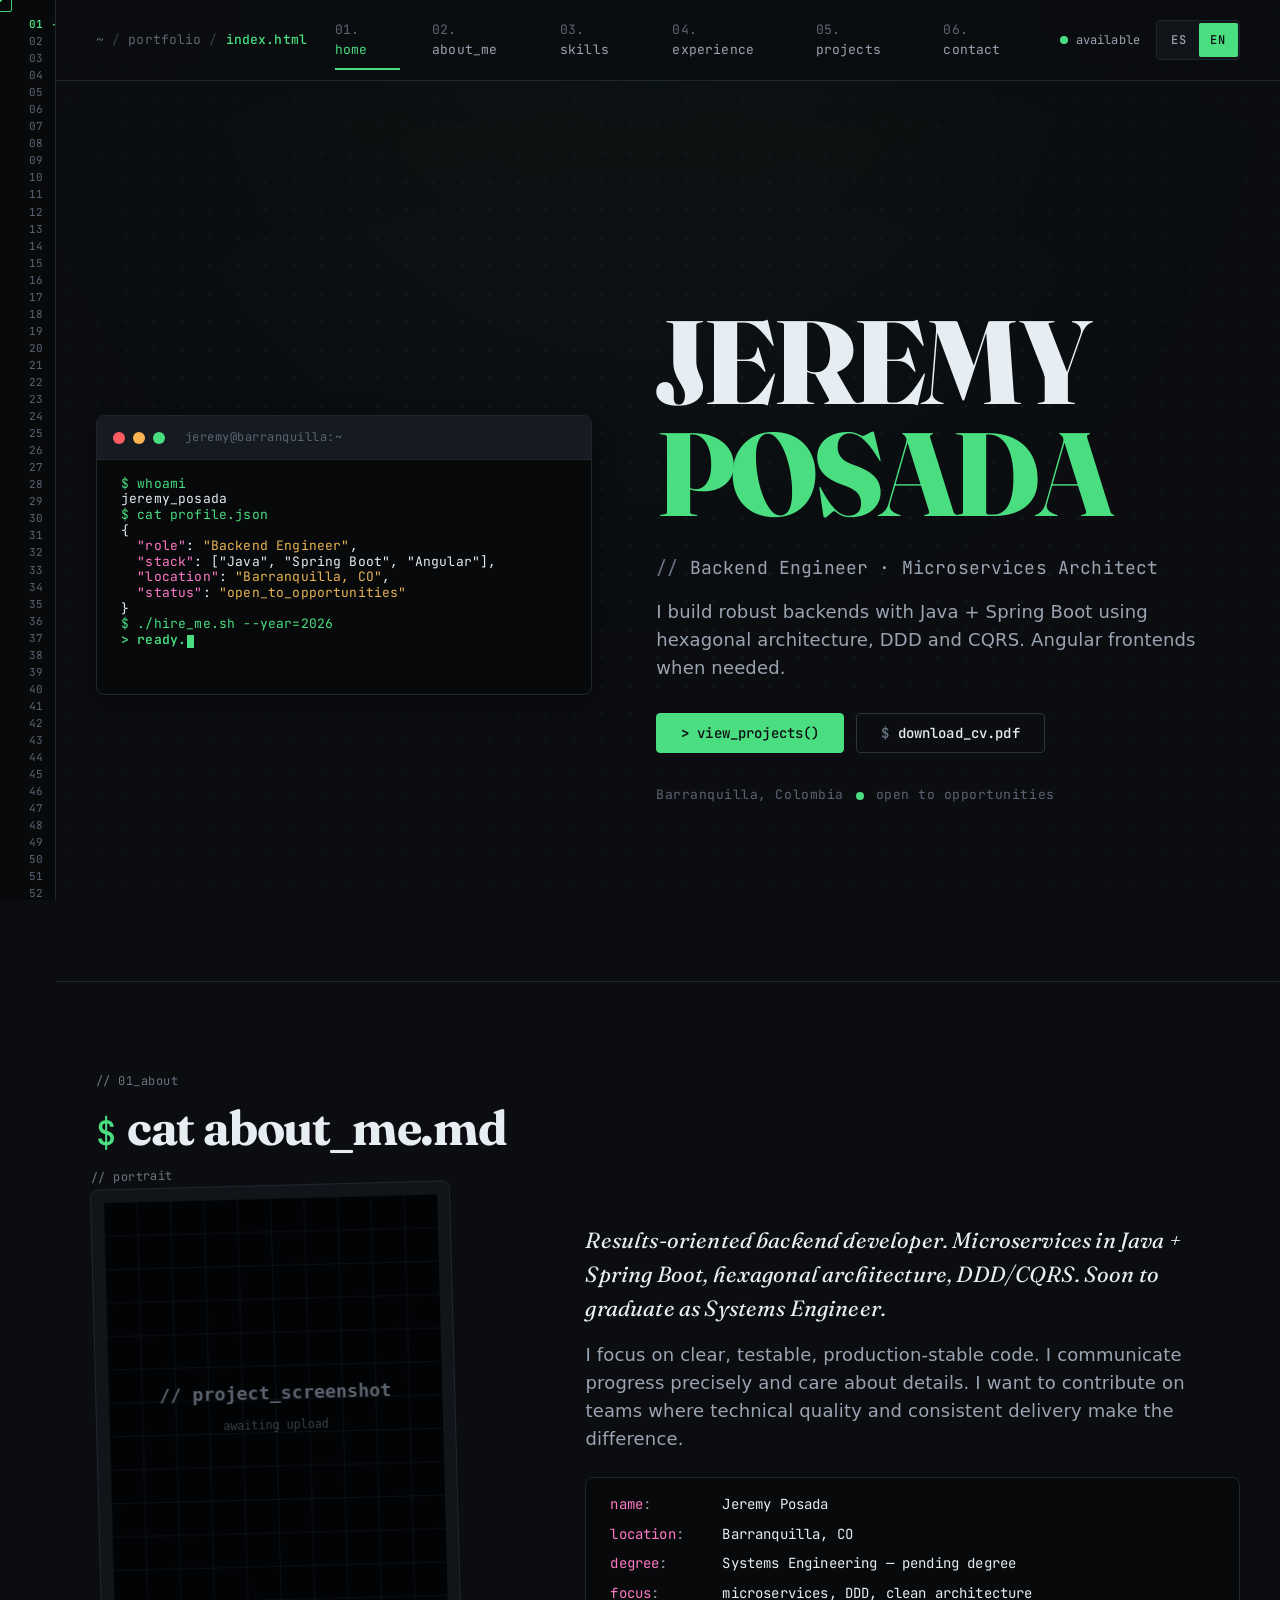
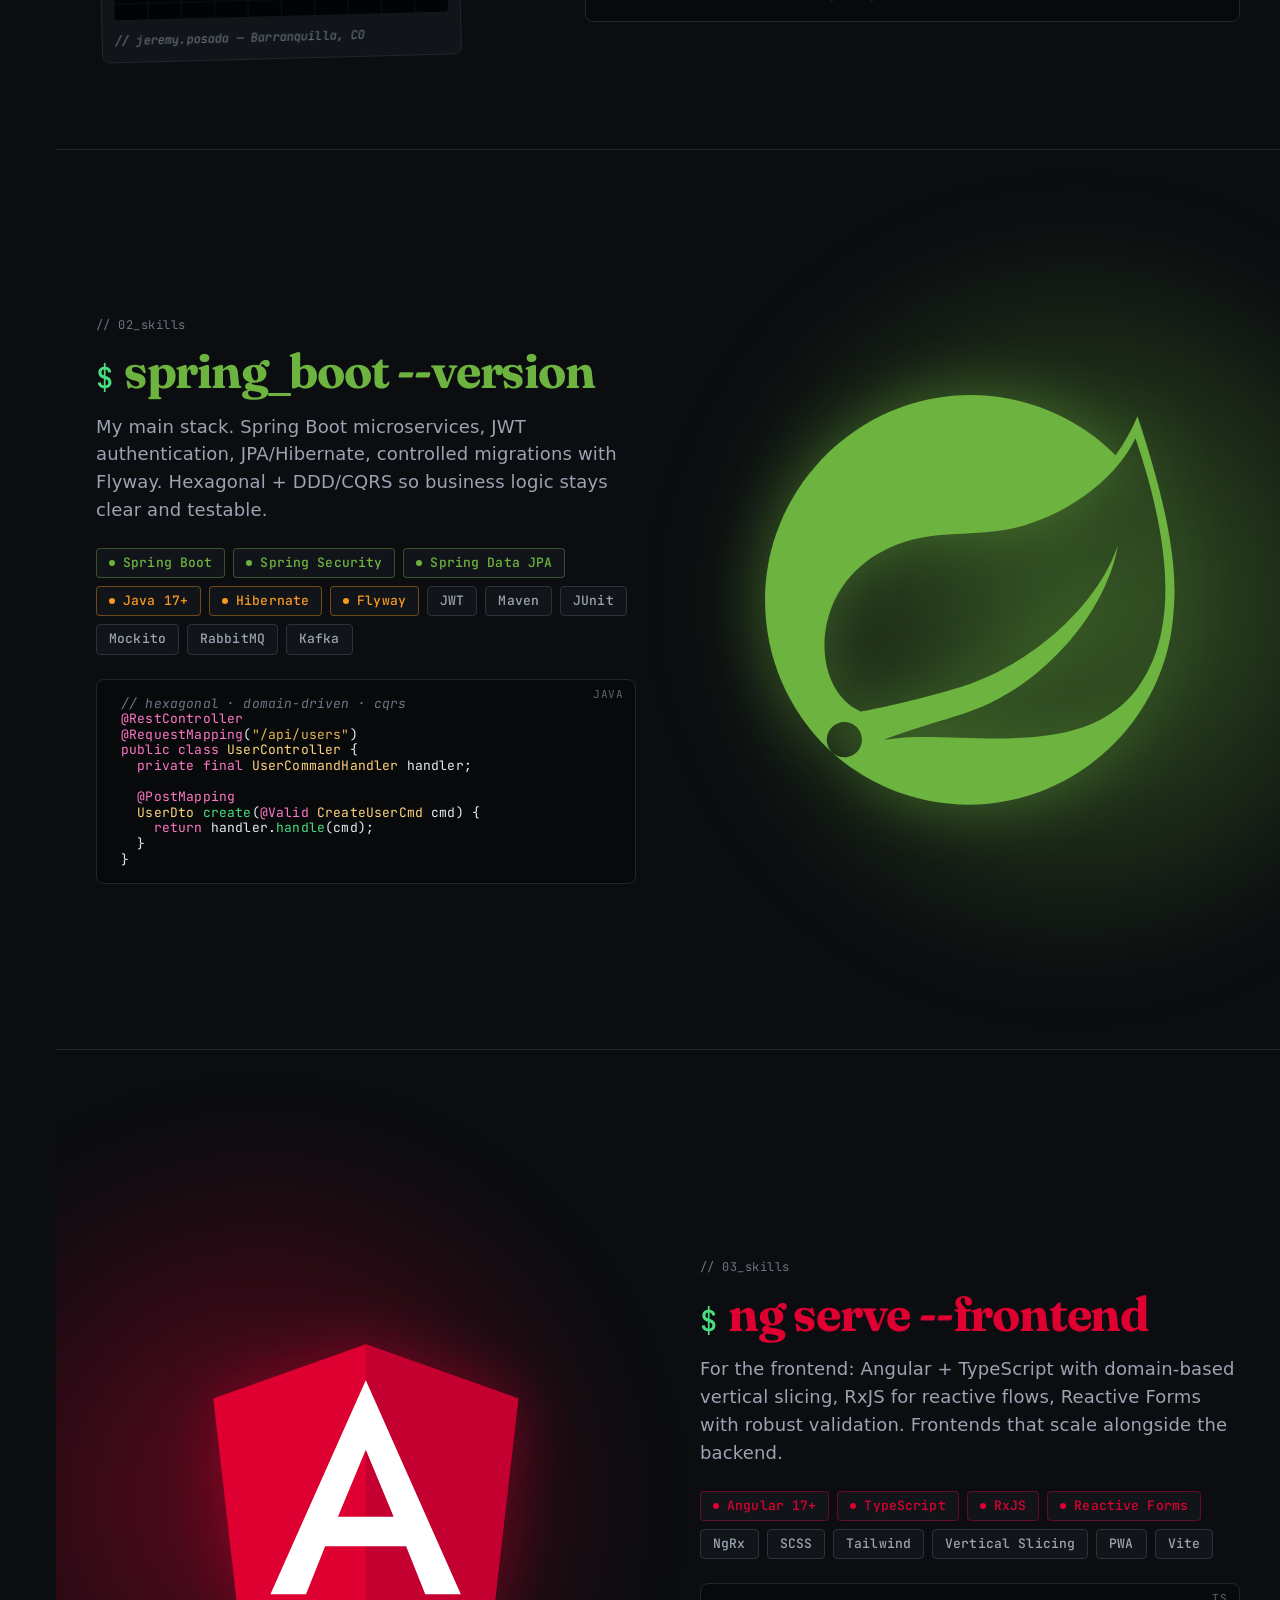
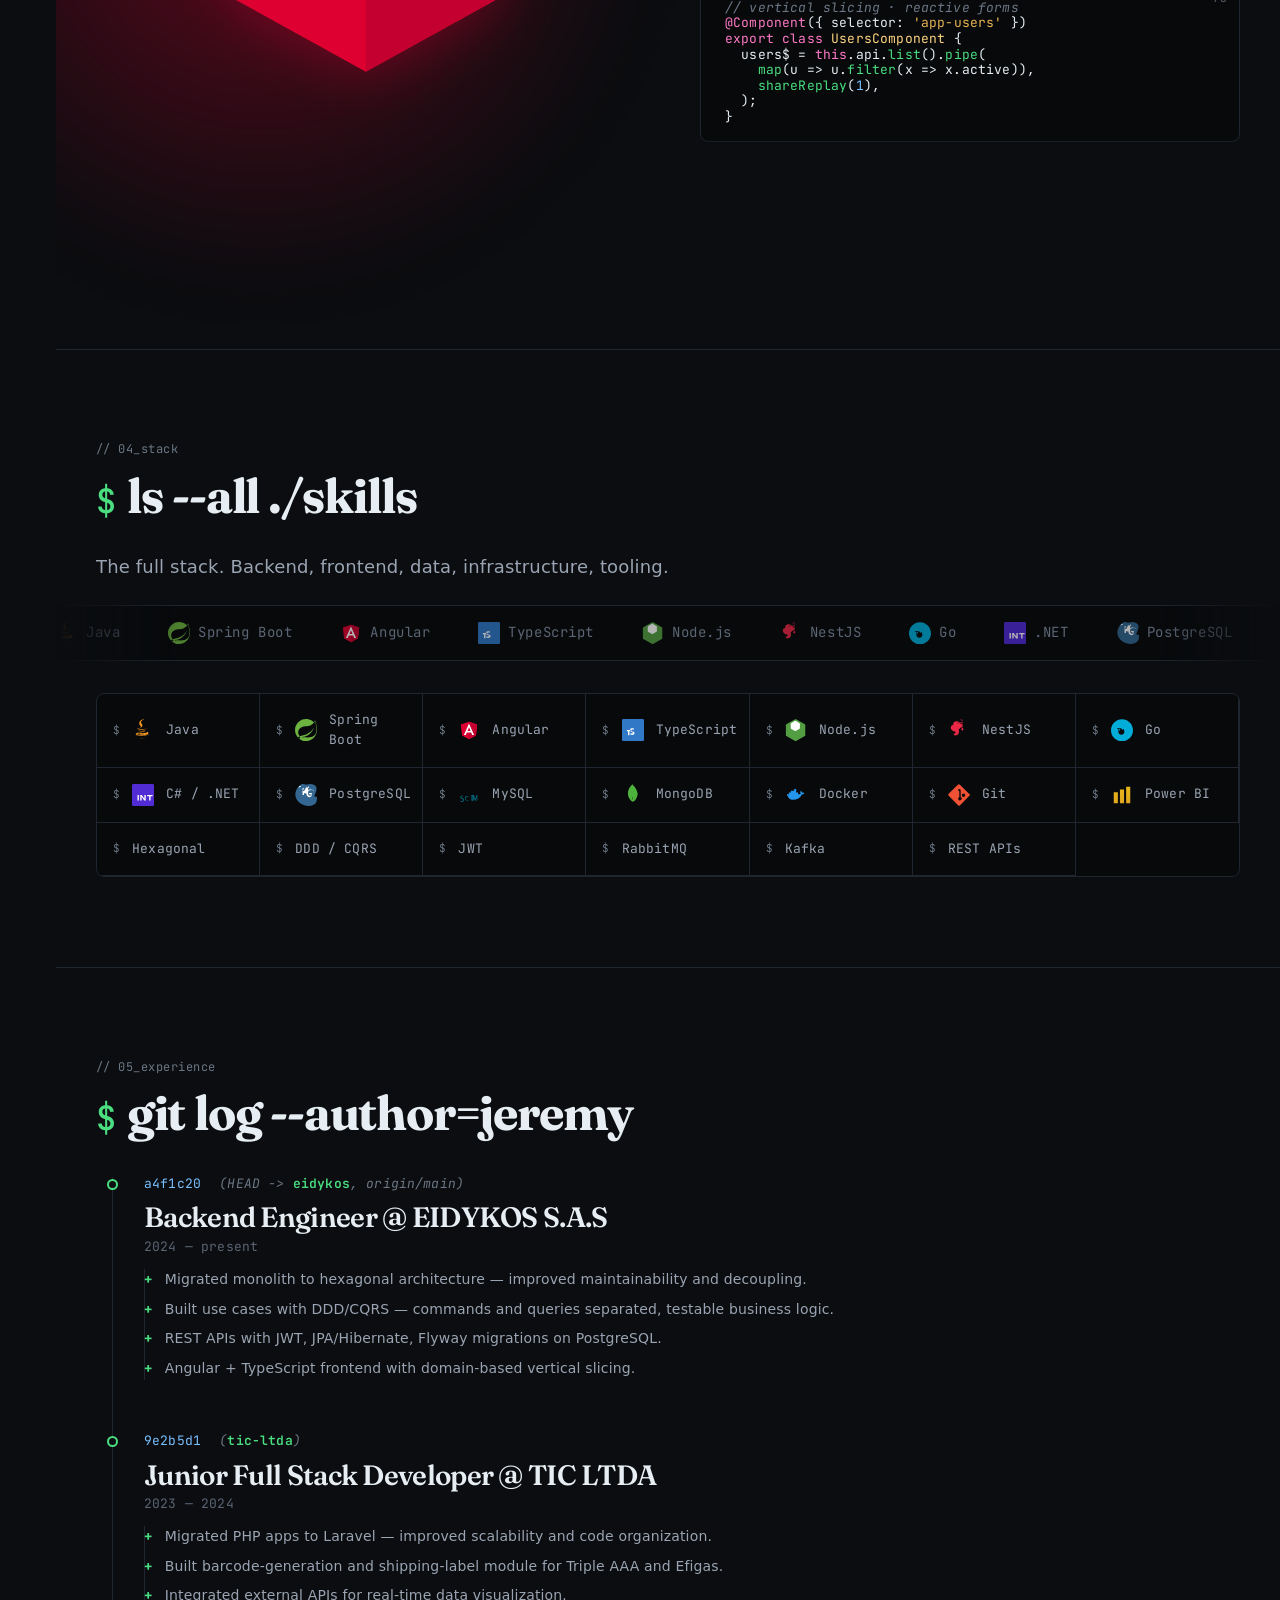
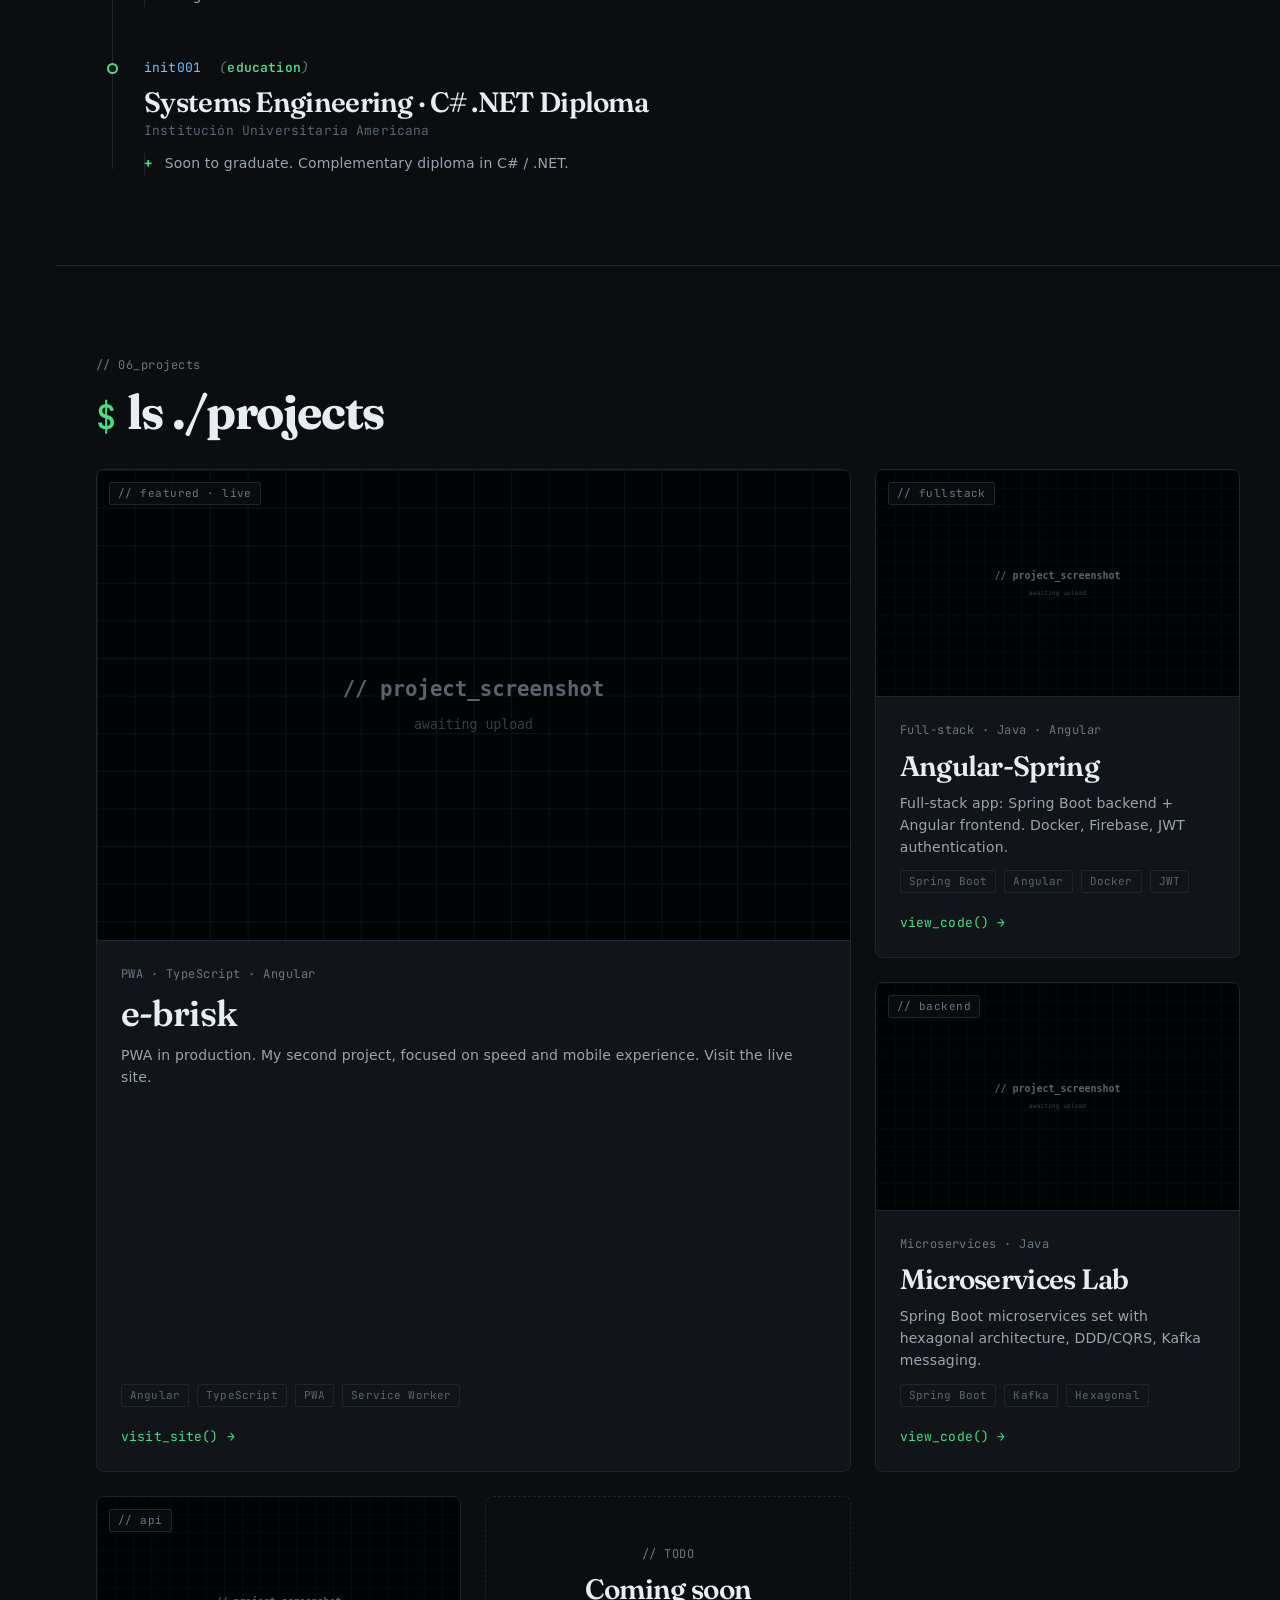
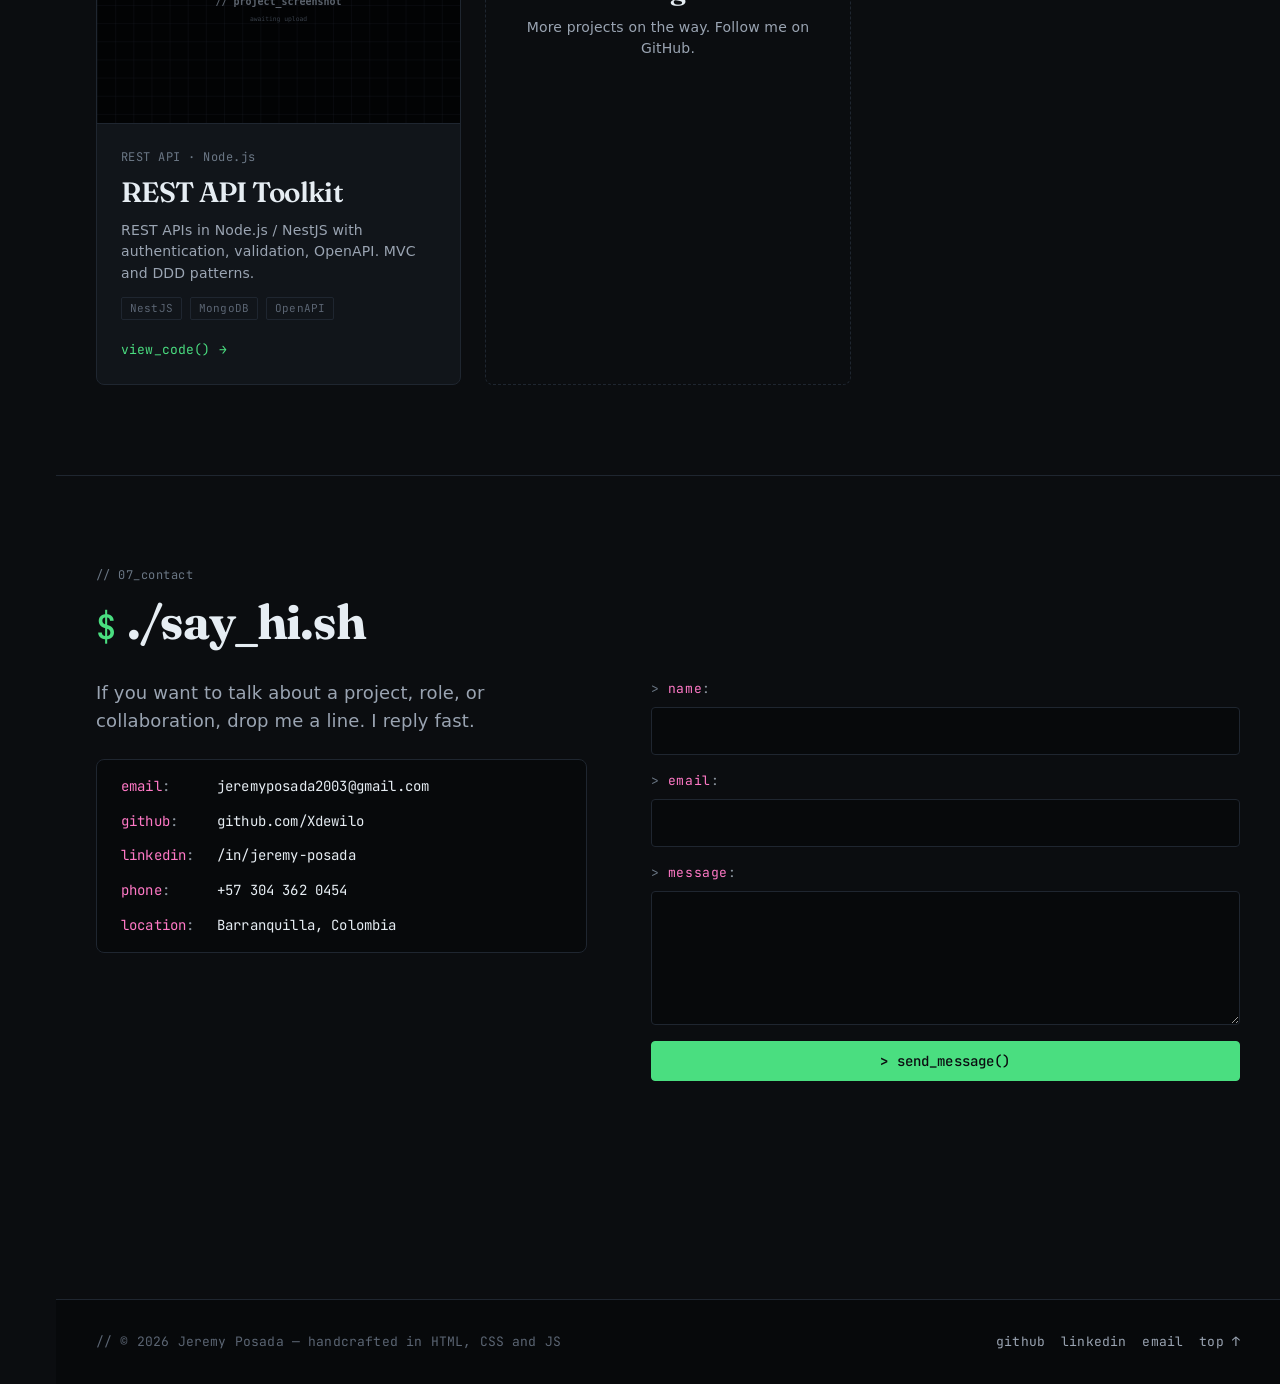
==== index.html @ 73765921 "feat: initial portfolio — vanilla HTML/CSS/JS, terminal/IDE editorial Bilingual ES/EN portfolio with" ====
<!doctype html>
<html lang="es">
<head>
  <meta charset="utf-8">
  <meta name="viewport" content="width=device-width, initial-scale=1, viewport-fit=cover">
  <meta name="theme-color" content="#0b0d10">
  <title>Jeremy Posada — Backend Engineer · Microservices Architect</title>
  <meta name="description" content="Jeremy Posada — Backend developer en Java + Spring Boot. Microservicios, arquitectura hexagonal, DDD/CQRS. Barranquilla, Colombia.">
  <meta name="author" content="Jeremy Posada">

  <meta property="og:type" content="website">
  <meta property="og:title" content="Jeremy Posada — Backend Engineer">
  <meta property="og:description" content="Backend developer en Java + Spring Boot. Microservicios, hexagonal, DDD/CQRS.">
  <meta property="og:image" content="assets/img/og-cover.png">
  <meta name="twitter:card" content="summary_large_image">

  <link rel="icon" type="image/svg+xml" href="assets/img/favicons/favicon.svg" id="favicon-link">
  <link rel="apple-touch-icon" href="assets/img/favicons/favicon.svg">

  <link rel="preconnect" href="https://fonts.googleapis.com">
  <link rel="preconnect" href="https://fonts.gstatic.com" crossorigin>
  <link rel="stylesheet" href="https://fonts.googleapis.com/css2?family=Fraunces:opsz,wght@9..144,300;9..144,400;9..144,600;9..144,800&family=JetBrains+Mono:wght@400;500;700&display=swap">

  <link rel="stylesheet" href="styles/main.css">
</head>
<body>

<a class="skip-link" href="#main" data-i18n="a11y.skip">Saltar al contenido</a>

<div class="ide-cursor" aria-hidden="true"></div>
<div class="ide-cursor__dot" aria-hidden="true"></div>

<aside class="ln-rail" aria-hidden="true">
  <ol id="ln-rail-numbers"></ol>
</aside>

<header class="site-header">
  <div class="container site-header__inner">
    <div class="site-header__brand">
      <nav class="breadcrumbs" id="breadcrumbs" aria-label="Path">
        <span class="breadcrumbs__crumb">~</span>
        <span class="breadcrumbs__sep">/</span>
        <span class="breadcrumbs__crumb">portfolio</span>
        <span class="breadcrumbs__sep">/</span>
        <span class="breadcrumbs__crumb breadcrumbs__crumb--active" id="breadcrumb-active">index.html</span>
      </nav>
    </div>

    <nav class="site-header__nav" id="primary-nav" aria-label="Primary">
      <a href="#hero"        data-i18n="nav.home">inicio</a>
      <a href="#about"       data-i18n="nav.about">sobre_mí</a>
      <a href="#stack"       data-i18n="nav.skills">skills</a>
      <a href="#experience"  data-i18n="nav.experience">experiencia</a>
      <a href="#projects"    data-i18n="nav.projects">proyectos</a>
      <a href="#contact"     data-i18n="nav.contact">contacto</a>
    </nav>

    <div class="site-header__right">
      <span class="site-header__available">
        <span class="status-dot" aria-hidden="true"></span>
        <span data-i18n="header.available">disponible</span>
      </span>

      <div class="lang-toggle" role="group" aria-label="Language">
        <span class="lang-toggle__pill" aria-hidden="true"></span>
        <button type="button" data-lang="es" aria-pressed="true">ES</button>
        <button type="button" data-lang="en" aria-pressed="false">EN</button>
      </div>

      <button type="button" class="menu-toggle" id="menu-toggle" aria-label="Menu" aria-expanded="false" aria-controls="primary-nav">
        <span class="menu-toggle__bars" aria-hidden="true"></span>
      </button>
    </div>
  </div>
</header>

<main id="main">

  <!-- Hero -->
  <section id="hero">
    <div class="container">
      <div class="hero__inner">

        <div class="hero__terminal" id="hero-terminal">
          <header class="terminal__chrome">
            <span class="dot dot--red"></span>
            <span class="dot dot--yellow"></span>
            <span class="dot dot--green"></span>
            <span class="terminal__title">jeremy@barranquilla:~</span>
          </header>
          <pre class="terminal__body" id="boot-sequence" aria-hidden="true"></pre>
        </div>

        <div class="hero__content">
          <h1 class="hero__name">
            <span class="hero__name-line"          data-text-i18n="hero.firstName" data-stagger>JEREMY</span>
            <span class="hero__name-line hero__name-line--accent" data-text-i18n="hero.lastName" data-stagger>POSADA</span>
          </h1>
          <p class="hero__role" data-i18n="hero.role">Backend Engineer · Arquitecto de Microservicios</p>
          <p class="hero__lead" data-i18n="hero.lead">Construyo backends robustos en Java + Spring Boot con arquitectura hexagonal, DDD y CQRS. Frontends en Angular cuando hace falta.</p>
          <div class="hero__ctas">
            <a class="btn btn--primary" href="#projects" data-i18n="hero.ctaProjects">view_projects()</a>
            <a class="btn btn--ghost" href="assets/cv/CV-Jeremy-Posada.pdf" download data-i18n="hero.ctaCV">download_cv.pdf</a>
          </div>
          <div class="hero__meta">
            <span data-i18n="hero.location">Barranquilla, Colombia</span>
            <span class="status-dot" aria-hidden="true"></span>
            <span data-i18n="hero.status">abierto a oportunidades</span>
          </div>
        </div>

      </div>
    </div>
  </section>

  <!-- About -->
  <section id="about">
    <div class="container">
      <p class="section-tag">// 01_about</p>
      <h2 class="section-title">
        <span class="prompt">$</span>
        <span data-i18n="about.title">cat about_me.md</span>
      </h2>

      <div class="about__grid">
        <figure class="about__photo">
          <img src="assets/img/profile.webp" alt="Jeremy Posada" loading="lazy" decoding="async" width="360" height="450" onerror="this.src='assets/img/projects/placeholder.svg'; this.style.aspectRatio='4/5';">
          <figcaption data-i18n="about.caption">// jeremy.posada — Barranquilla, CO</figcaption>
        </figure>

        <div class="about__copy">
          <p data-i18n="about.p1">Desarrollador backend orientado a resultados. Microservicios en Java + Spring Boot, arquitectura hexagonal, DDD/CQRS. Próximo a graduarme de Ingeniería de Sistemas.</p>
          <p data-i18n="about.p2">Me enfoco en código claro, testeable y estable en producción. Comunico avances con precisión y cuido los detalles. Quiero aportar en equipos donde la calidad técnica y la entrega constante marquen la diferencia.</p>

          <ul class="about__facts">
            <li><span class="key">name</span><span class="val">Jeremy Posada</span></li>
            <li><span class="key">location</span><span class="val">Barranquilla, CO</span></li>
            <li><span class="key">degree</span><span class="val" data-i18n="about.degree">Ingeniería de Sistemas — pendiente título</span></li>
            <li><span class="key">focus</span><span class="val" data-i18n="about.focus">microservices, DDD, clean arch.</span></li>
          </ul>
        </div>
      </div>
    </div>
  </section>

  <!-- Java + Spring cinematic -->
  <section id="java-spring" class="cinematic cinematic--spring" data-trigger="cinematic" data-once="true" aria-labelledby="spring-title">
    <div class="cinematic__glow" aria-hidden="true"></div>
    <div class="cinematic__inner">

      <div class="cinematic__content">
        <p class="section-tag">// 02_skills</p>
        <h2 id="spring-title" class="cinematic__title">
          <span class="prompt">$</span>
          <span>spring_boot --version</span>
        </h2>
        <p class="cinematic__lead" data-i18n="spring.lead">Mi stack principal. Microservicios con Spring Boot, autenticación JWT, JPA/Hibernate y migraciones controladas con Flyway. Hexagonal + DDD/CQRS para que la lógica de negocio quede clara y testeable.</p>

        <div class="cinematic__chips">
          <span class="chip chip--spring">Spring Boot</span>
          <span class="chip chip--spring">Spring Security</span>
          <span class="chip chip--spring">Spring Data JPA</span>
          <span class="chip chip--java">Java 17+</span>
          <span class="chip chip--java">Hibernate</span>
          <span class="chip chip--java">Flyway</span>
          <span class="chip">JWT</span>
          <span class="chip">Maven</span>
          <span class="chip">JUnit</span>
          <span class="chip">Mockito</span>
          <span class="chip">RabbitMQ</span>
          <span class="chip">Kafka</span>
        </div>

        <pre class="code-block" data-lang="java" aria-hidden="true"><code><span class="syn-com">// hexagonal · domain-driven · cqrs</span>
<span class="syn-kw">@RestController</span>
<span class="syn-kw">@RequestMapping</span>(<span class="syn-str">"/api/users"</span>)
<span class="syn-kw">public class</span> <span class="syn-ty">UserController</span> {
  <span class="syn-kw">private final</span> <span class="syn-ty">UserCommandHandler</span> handler;

  <span class="syn-kw">@PostMapping</span>
  <span class="syn-ty">UserDto</span> <span class="syn-fn">create</span>(<span class="syn-kw">@Valid</span> <span class="syn-ty">CreateUserCmd</span> cmd) {
    <span class="syn-kw">return</span> handler.<span class="syn-fn">handle</span>(cmd);
  }
}</code></pre>
      </div>

      <div class="cinematic__logo" aria-hidden="true">
        <svg viewBox="0 0 767.8 768" xmlns="http://www.w3.org/2000/svg">
          <path fill="#6db33f" d="M698.3 40c-10.8 25.8-24.5 50.3-41 72.8C585.1 40.6 487.1 0 385 0 173.8 0 0 174 0 385.5 0 491 43.2 592 119.6 664.8l14.2 12.6c69.4 58.5 157.3 90.7 248 90.7 200.8 0 369.6-157.4 383.9-358 10.5-98.2-18.3-222.4-67.4-370.1zm-524 627c-6.2 7.7-15.7 12.2-25.6 12.2-18.1 0-32.9-14.9-32.9-33s14.9-33 32.9-33c7.5 0 14.9 2.6 20.7 7.4 14.1 11.4 16.3 32.3 4.9 46.4zm522.4-115.4c-95 126.7-297.9 84-428 90.1 0 0-23.1 1.4-46.3 5.2 0 0 8.7-3.7 20-8 91.3-31.8 134.5-38 190-66.5 104.5-53.2 207.8-169.6 229.3-290.7C621.9 398.2 501.3 498.3 391.4 539c-75.3 27.8-211.3 54.8-211.3 54.8l-5.5-2.9C82 545.8 79.2 345.1 247.5 280.3c73.7-28.4 144.2-12.8 223.8-31.8 85-20.2 183.3-84 223.3-167.2 44.8 133.1 98.7 341.5 2.1 470.3z"/>
        </svg>
      </div>

    </div>
  </section>

  <!-- Angular cinematic -->
  <section id="angular" class="cinematic cinematic--angular" data-trigger="cinematic" data-once="true" aria-labelledby="angular-title">
    <div class="cinematic__glow" aria-hidden="true"></div>
    <div class="cinematic__inner">

      <div class="cinematic__content">
        <p class="section-tag">// 03_skills</p>
        <h2 id="angular-title" class="cinematic__title">
          <span class="prompt">$</span>
          <span>ng serve --frontend</span>
        </h2>
        <p class="cinematic__lead" data-i18n="angular.lead">Para el frontend: Angular + TypeScript con vertical slicing por dominio, RxJS para flujos reactivos, Reactive Forms con validación robusta. Frontends que escalan junto al backend.</p>

        <div class="cinematic__chips">
          <span class="chip chip--angular">Angular 17+</span>
          <span class="chip chip--angular">TypeScript</span>
          <span class="chip chip--angular">RxJS</span>
          <span class="chip chip--angular">Reactive Forms</span>
          <span class="chip">NgRx</span>
          <span class="chip">SCSS</span>
          <span class="chip">Tailwind</span>
          <span class="chip">Vertical Slicing</span>
          <span class="chip">PWA</span>
          <span class="chip">Vite</span>
        </div>

        <pre class="code-block" data-lang="ts" aria-hidden="true"><code><span class="syn-com">// vertical slicing · reactive forms</span>
<span class="syn-kw">@Component</span>({ selector: <span class="syn-str">'app-users'</span> })
<span class="syn-kw">export class</span> <span class="syn-ty">UsersComponent</span> {
  users$ = <span class="syn-kw">this</span>.api.<span class="syn-fn">list</span>().<span class="syn-fn">pipe</span>(
    <span class="syn-fn">map</span>(u =&gt; u.<span class="syn-fn">filter</span>(x =&gt; x.active)),
    <span class="syn-fn">shareReplay</span>(<span class="syn-num">1</span>),
  );
}</code></pre>
      </div>

      <div class="cinematic__logo" aria-hidden="true">
        <svg viewBox="0 0 250 250" xmlns="http://www.w3.org/2000/svg">
          <path fill="#DD0031" d="M125 30L31.9 63.2l14.2 123.1L125 230l78.9-43.7 14.2-123.1z"/>
          <path fill="#C3002F" d="M125 30v22.2-.1V230l78.9-43.7 14.2-123.1L125 30z"/>
          <path fill="#FFFFFF" d="M125 52.1L66.8 182.6h21.7l11.7-29.2h49.4l11.7 29.2H183L125 52.1zm17 83.3h-34l17-40.9 17 40.9z"/>
        </svg>
      </div>

    </div>
  </section>

  <!-- Stack grid -->
  <section id="stack">
    <div class="container">
      <p class="section-tag">// 04_stack</p>
      <h2 class="section-title">
        <span class="prompt">$</span>
        <span data-i18n="stack.title">ls --all ./skills</span>
      </h2>
      <p class="stack__intro" data-i18n="stack.intro">El stack completo. Backend, frontend, datos, infra, herramientas.</p>
    </div>

    <div class="marquee" aria-hidden="true">
      <div class="marquee__track">
        <span class="marquee__item"><img src="assets/svg/logo-java.svg"       alt="">Java</span>
        <span class="marquee__item"><img src="assets/svg/logo-spring.svg"     alt="">Spring Boot</span>
        <span class="marquee__item"><img src="assets/svg/logo-angular.svg"    alt="">Angular</span>
        <span class="marquee__item"><img src="assets/svg/logo-typescript.svg" alt="">TypeScript</span>
        <span class="marquee__item"><img src="assets/svg/logo-node.svg"       alt="">Node.js</span>
        <span class="marquee__item"><img src="assets/svg/logo-nestjs.svg"     alt="">NestJS</span>
        <span class="marquee__item"><img src="assets/svg/logo-go.svg"         alt="">Go</span>
        <span class="marquee__item"><img src="assets/svg/logo-dotnet.svg"     alt="">.NET</span>
        <span class="marquee__item"><img src="assets/svg/logo-postgres.svg"   alt="">PostgreSQL</span>
        <span class="marquee__item"><img src="assets/svg/logo-mysql.svg"      alt="">MySQL</span>
        <span class="marquee__item"><img src="assets/svg/logo-mongo.svg"      alt="">MongoDB</span>
        <span class="marquee__item"><img src="assets/svg/logo-docker.svg"     alt="">Docker</span>
        <span class="marquee__item"><img src="assets/svg/logo-git.svg"        alt="">Git</span>
        <span class="marquee__item"><img src="assets/svg/logo-powerbi.svg"    alt="">Power BI</span>
        <!-- duplicate for seamless loop -->
        <span class="marquee__item"><img src="assets/svg/logo-java.svg"       alt="">Java</span>
        <span class="marquee__item"><img src="assets/svg/logo-spring.svg"     alt="">Spring Boot</span>
        <span class="marquee__item"><img src="assets/svg/logo-angular.svg"    alt="">Angular</span>
        <span class="marquee__item"><img src="assets/svg/logo-typescript.svg" alt="">TypeScript</span>
        <span class="marquee__item"><img src="assets/svg/logo-node.svg"       alt="">Node.js</span>
        <span class="marquee__item"><img src="assets/svg/logo-nestjs.svg"     alt="">NestJS</span>
        <span class="marquee__item"><img src="assets/svg/logo-go.svg"         alt="">Go</span>
        <span class="marquee__item"><img src="assets/svg/logo-dotnet.svg"     alt="">.NET</span>
        <span class="marquee__item"><img src="assets/svg/logo-postgres.svg"   alt="">PostgreSQL</span>
        <span class="marquee__item"><img src="assets/svg/logo-mysql.svg"      alt="">MySQL</span>
        <span class="marquee__item"><img src="assets/svg/logo-mongo.svg"      alt="">MongoDB</span>
        <span class="marquee__item"><img src="assets/svg/logo-docker.svg"     alt="">Docker</span>
        <span class="marquee__item"><img src="assets/svg/logo-git.svg"        alt="">Git</span>
        <span class="marquee__item"><img src="assets/svg/logo-powerbi.svg"    alt="">Power BI</span>
      </div>
    </div>

    <div class="container">
      <ul class="stack__grid">
        <li class="stack__cell"><img src="assets/svg/logo-java.svg" alt=""><span>Java</span></li>
        <li class="stack__cell"><img src="assets/svg/logo-spring.svg" alt=""><span>Spring Boot</span></li>
        <li class="stack__cell"><img src="assets/svg/logo-angular.svg" alt=""><span>Angular</span></li>
        <li class="stack__cell"><img src="assets/svg/logo-typescript.svg" alt=""><span>TypeScript</span></li>
        <li class="stack__cell"><img src="assets/svg/logo-node.svg" alt=""><span>Node.js</span></li>
        <li class="stack__cell"><img src="assets/svg/logo-nestjs.svg" alt=""><span>NestJS</span></li>
        <li class="stack__cell"><img src="assets/svg/logo-go.svg" alt=""><span>Go</span></li>
        <li class="stack__cell"><img src="assets/svg/logo-dotnet.svg" alt=""><span>C# / .NET</span></li>
        <li class="stack__cell"><img src="assets/svg/logo-postgres.svg" alt=""><span>PostgreSQL</span></li>
        <li class="stack__cell"><img src="assets/svg/logo-mysql.svg" alt=""><span>MySQL</span></li>
        <li class="stack__cell"><img src="assets/svg/logo-mongo.svg" alt=""><span>MongoDB</span></li>
        <li class="stack__cell"><img src="assets/svg/logo-docker.svg" alt=""><span>Docker</span></li>
        <li class="stack__cell"><img src="assets/svg/logo-git.svg" alt=""><span>Git</span></li>
        <li class="stack__cell"><img src="assets/svg/logo-powerbi.svg" alt=""><span>Power BI</span></li>
        <li class="stack__cell"><span>Hexagonal</span></li>
        <li class="stack__cell"><span>DDD / CQRS</span></li>
        <li class="stack__cell"><span>JWT</span></li>
        <li class="stack__cell"><span>RabbitMQ</span></li>
        <li class="stack__cell"><span>Kafka</span></li>
        <li class="stack__cell"><span>REST APIs</span></li>
      </ul>
    </div>
  </section>

  <!-- Experience -->
  <section id="experience">
    <div class="container">
      <p class="section-tag">// 05_experience</p>
      <h2 class="section-title">
        <span class="prompt">$</span>
        <span data-i18n="experience.title">git log --author=jeremy</span>
      </h2>

      <ol class="git-log">
        <li class="commit" data-anim="commit">
          <div>
            <span class="commit__hash">a4f1c20</span>
            <span class="commit__refs">(HEAD -&gt; <strong>eidykos</strong>, origin/main)</span>
          </div>
          <h3 class="commit__title" data-i18n="exp.eidykos.role">Backend Engineer @ EIDYKOS S.A.S</h3>
          <p class="commit__date">2024 — <span data-i18n="exp.present">presente</span></p>
          <ul class="commit__body">
            <li data-i18n="exp.eidykos.b1">Migración del monolito a arquitectura hexagonal — mejor mantenibilidad y desacoplamiento.</li>
            <li data-i18n="exp.eidykos.b2">Casos de uso con DDD/CQRS — comandos y queries separados, lógica de negocio testeable.</li>
            <li data-i18n="exp.eidykos.b3">APIs REST con JWT, JPA/Hibernate, migraciones con Flyway en PostgreSQL.</li>
            <li data-i18n="exp.eidykos.b4">Frontend Angular + TypeScript con vertical slicing por dominios.</li>
          </ul>
        </li>

        <li class="commit" data-anim="commit">
          <div>
            <span class="commit__hash">9e2b5d1</span>
            <span class="commit__refs">(<strong>tic-ltda</strong>)</span>
          </div>
          <h3 class="commit__title" data-i18n="exp.tic.role">Junior Full Stack Developer @ TIC LTDA</h3>
          <p class="commit__date">2023 — 2024</p>
          <ul class="commit__body">
            <li data-i18n="exp.tic.b1">Migración de aplicaciones PHP → Laravel — mejora de escalabilidad y organización.</li>
            <li data-i18n="exp.tic.b2">Módulo de generación de códigos de barras y guías de envío para Triple AAA y Efigas.</li>
            <li data-i18n="exp.tic.b3">Consumo de APIs externas para visualización de datos en tiempo real.</li>
          </ul>
        </li>

        <li class="commit" data-anim="commit">
          <div>
            <span class="commit__hash">init001</span>
            <span class="commit__refs">(<strong>education</strong>)</span>
          </div>
          <h3 class="commit__title" data-i18n="exp.edu.role">Ingeniería de Sistemas · Diplomado C# .NET</h3>
          <p class="commit__date">Institución Universitaria Americana</p>
          <ul class="commit__body">
            <li data-i18n="exp.edu.b1">Próximo a graduarme. Diplomado complementario en C# / .NET.</li>
          </ul>
        </li>
      </ol>
    </div>
  </section>

  <!-- Projects -->
  <section id="projects">
    <div class="container">
      <p class="section-tag">// 06_projects</p>
      <h2 class="section-title">
        <span class="prompt">$</span>
        <span data-i18n="projects.title">ls ./projects</span>
      </h2>

      <div class="projects__grid">

        <article class="project project--featured" data-anim="card">
          <a class="project__link" href="https://e-brisk.com" target="_blank" rel="noopener" data-cursor>
            <figure class="project__media" data-meta="// featured · live">
              <img src="assets/img/projects/e-brisk.webp" alt="e-brisk preview" loading="lazy" width="800" height="500" onerror="this.src='assets/img/projects/placeholder.svg';">
            </figure>
            <div class="project__body">
              <p class="project__meta">PWA · TypeScript · Angular</p>
              <h3 class="project__title">e-brisk</h3>
              <p class="project__desc" data-i18n="projects.ebrisk.desc">PWA en producción. Mi segundo proyecto, enfocado en velocidad y experiencia móvil. Visita el sitio en vivo.</p>
              <ul class="project__stack">
                <li>Angular</li><li>TypeScript</li><li>PWA</li><li>Service Worker</li>
              </ul>
              <span class="project__cta" data-i18n="projects.cta.visit">visit_site() →</span>
            </div>
          </a>
        </article>

        <article class="project" data-anim="card">
          <a class="project__link" href="https://github.com/Xdewilo/Angular-Spring" target="_blank" rel="noopener" data-cursor>
            <figure class="project__media" data-meta="// fullstack">
              <img src="assets/img/projects/angular-spring.webp" alt="Angular-Spring preview" loading="lazy" width="800" height="500" onerror="this.src='assets/img/projects/placeholder.svg';">
            </figure>
            <div class="project__body">
              <p class="project__meta">Full-stack · Java · Angular</p>
              <h3 class="project__title">Angular-Spring</h3>
              <p class="project__desc" data-i18n="projects.angularSpring.desc">Aplicación full-stack: backend Spring Boot + frontend Angular. Docker, Firebase, autenticación JWT.</p>
              <ul class="project__stack">
                <li>Spring Boot</li><li>Angular</li><li>Docker</li><li>JWT</li>
              </ul>
              <span class="project__cta" data-i18n="projects.cta.code">view_code() →</span>
            </div>
          </a>
        </article>

        <article class="project" data-anim="card">
          <a class="project__link" href="https://github.com/Xdewilo" target="_blank" rel="noopener" data-cursor>
            <figure class="project__media" data-meta="// backend">
              <img src="assets/img/projects/placeholder.svg" alt="" loading="lazy">
            </figure>
            <div class="project__body">
              <p class="project__meta">Microservices · Java</p>
              <h3 class="project__title" data-i18n="projects.slot1.title">Microservices Lab</h3>
              <p class="project__desc" data-i18n="projects.slot1.desc">Set de microservicios Spring Boot con arquitectura hexagonal, DDD/CQRS, comunicación vía Kafka.</p>
              <ul class="project__stack">
                <li>Spring Boot</li><li>Kafka</li><li>Hexagonal</li>
              </ul>
              <span class="project__cta" data-i18n="projects.cta.code">view_code() →</span>
            </div>
          </a>
        </article>

        <article class="project" data-anim="card">
          <a class="project__link" href="https://github.com/Xdewilo" target="_blank" rel="noopener" data-cursor>
            <figure class="project__media" data-meta="// api">
              <img src="assets/img/projects/placeholder.svg" alt="" loading="lazy">
            </figure>
            <div class="project__body">
              <p class="project__meta">REST API · Node.js</p>
              <h3 class="project__title" data-i18n="projects.slot2.title">REST API Toolkit</h3>
              <p class="project__desc" data-i18n="projects.slot2.desc">APIs REST en Node.js / NestJS con autenticación, validación, OpenAPI. Patrones MVC y DDD.</p>
              <ul class="project__stack">
                <li>NestJS</li><li>MongoDB</li><li>OpenAPI</li>
              </ul>
              <span class="project__cta" data-i18n="projects.cta.code">view_code() →</span>
            </div>
          </a>
        </article>

        <article class="project project--placeholder" data-anim="card">
          <div class="project__body">
            <p class="project__meta">// TODO</p>
            <h3 class="project__title" data-i18n="projects.slot3.title">Próximamente</h3>
            <p class="project__desc" data-i18n="projects.slot3.desc">Más proyectos en camino. Sígueme en GitHub.</p>
          </div>
        </article>

      </div>
    </div>
  </section>

  <!-- Contact -->
  <section id="contact">
    <div class="container">
      <p class="section-tag">// 07_contact</p>
      <h2 class="section-title">
        <span class="prompt">$</span>
        <span data-i18n="contact.title">./say_hi.sh</span>
      </h2>

      <div class="contact__grid">
        <div class="contact__info">
          <p data-i18n="contact.lead">Si quieres hablar de un proyecto, vacante o colaboración, escríbeme. Respondo rápido.</p>
          <ul class="contact__channels">
            <li><span class="key">email</span><a href="mailto:jeremyposada2003@gmail.com">jeremyposada2003@gmail.com</a></li>
            <li><span class="key">github</span><a href="https://github.com/Xdewilo" target="_blank" rel="noopener">github.com/Xdewilo</a></li>
            <li><span class="key">linkedin</span><a href="https://www.linkedin.com/in/jeremy-posada-56855820b" target="_blank" rel="noopener">/in/jeremy-posada</a></li>
            <li><span class="key">phone</span><a href="tel:+573043620454">+57 304 362 0454</a></li>
            <li><span class="key">location</span><span>Barranquilla, Colombia</span></li>
          </ul>
        </div>

        <form class="contact__form" id="contact-form" action="https://formspree.io/f/REPLACE_ME" method="POST" novalidate>
          <label for="cf-name">
            <span data-i18n="form.name">name</span>
            <input id="cf-name" name="name" type="text" required autocomplete="name">
          </label>
          <label for="cf-email">
            <span data-i18n="form.email">email</span>
            <input id="cf-email" name="email" type="email" required autocomplete="email">
          </label>
          <label for="cf-msg">
            <span data-i18n="form.message">message</span>
            <textarea id="cf-msg" name="message" rows="5" required></textarea>
          </label>
          <input type="text" name="_gotcha" tabindex="-1" autocomplete="off" hidden aria-hidden="true">
          <button type="submit" class="btn btn--primary">
            <span data-i18n="form.submit">send_message()</span>
          </button>
          <p class="form__status" id="cf-status" role="status" aria-live="polite"></p>
        </form>
      </div>
    </div>
  </section>

</main>

<footer class="site-footer">
  <div class="container site-footer__inner">
    <span data-i18n="footer.built">// © 2026 Jeremy Posada — hecho a mano en HTML, CSS y JS</span>
    <div class="site-footer__links">
      <a href="https://github.com/Xdewilo" target="_blank" rel="noopener">github</a>
      <a href="https://www.linkedin.com/in/jeremy-posada-56855820b" target="_blank" rel="noopener">linkedin</a>
      <a href="mailto:jeremyposada2003@gmail.com">email</a>
      <a href="#hero" data-i18n="footer.backToTop">subir ↑</a>
    </div>
  </div>
</footer>

<script type="module" src="scripts/main.js"></script>

</body>
</html>
---- styles/main.css ----
@import url('tokens.css');
@import url('reset.css');
@import url('base.css');
@import url('layout.css');
@import url('animations.css');
@import url('utilities.css');

@import url('components/buttons.css');
@import url('components/badges.css');
@import url('components/cards.css');
@import url('components/code-block.css');
@import url('components/breadcrumbs.css');
@import url('components/line-numbers.css');
@import url('components/cursor.css');
@import url('components/header.css');
@import url('components/footer.css');
@import url('components/lang-toggle.css');
@import url('components/marquee.css');
@import url('components/form.css');

@import url('sections/hero.css');
@import url('sections/about.css');
@import url('sections/skills-cinematic.css');
@import url('sections/skills-grid.css');
@import url('sections/experience.css');
@import url('sections/projects.css');
@import url('sections/contact.css');
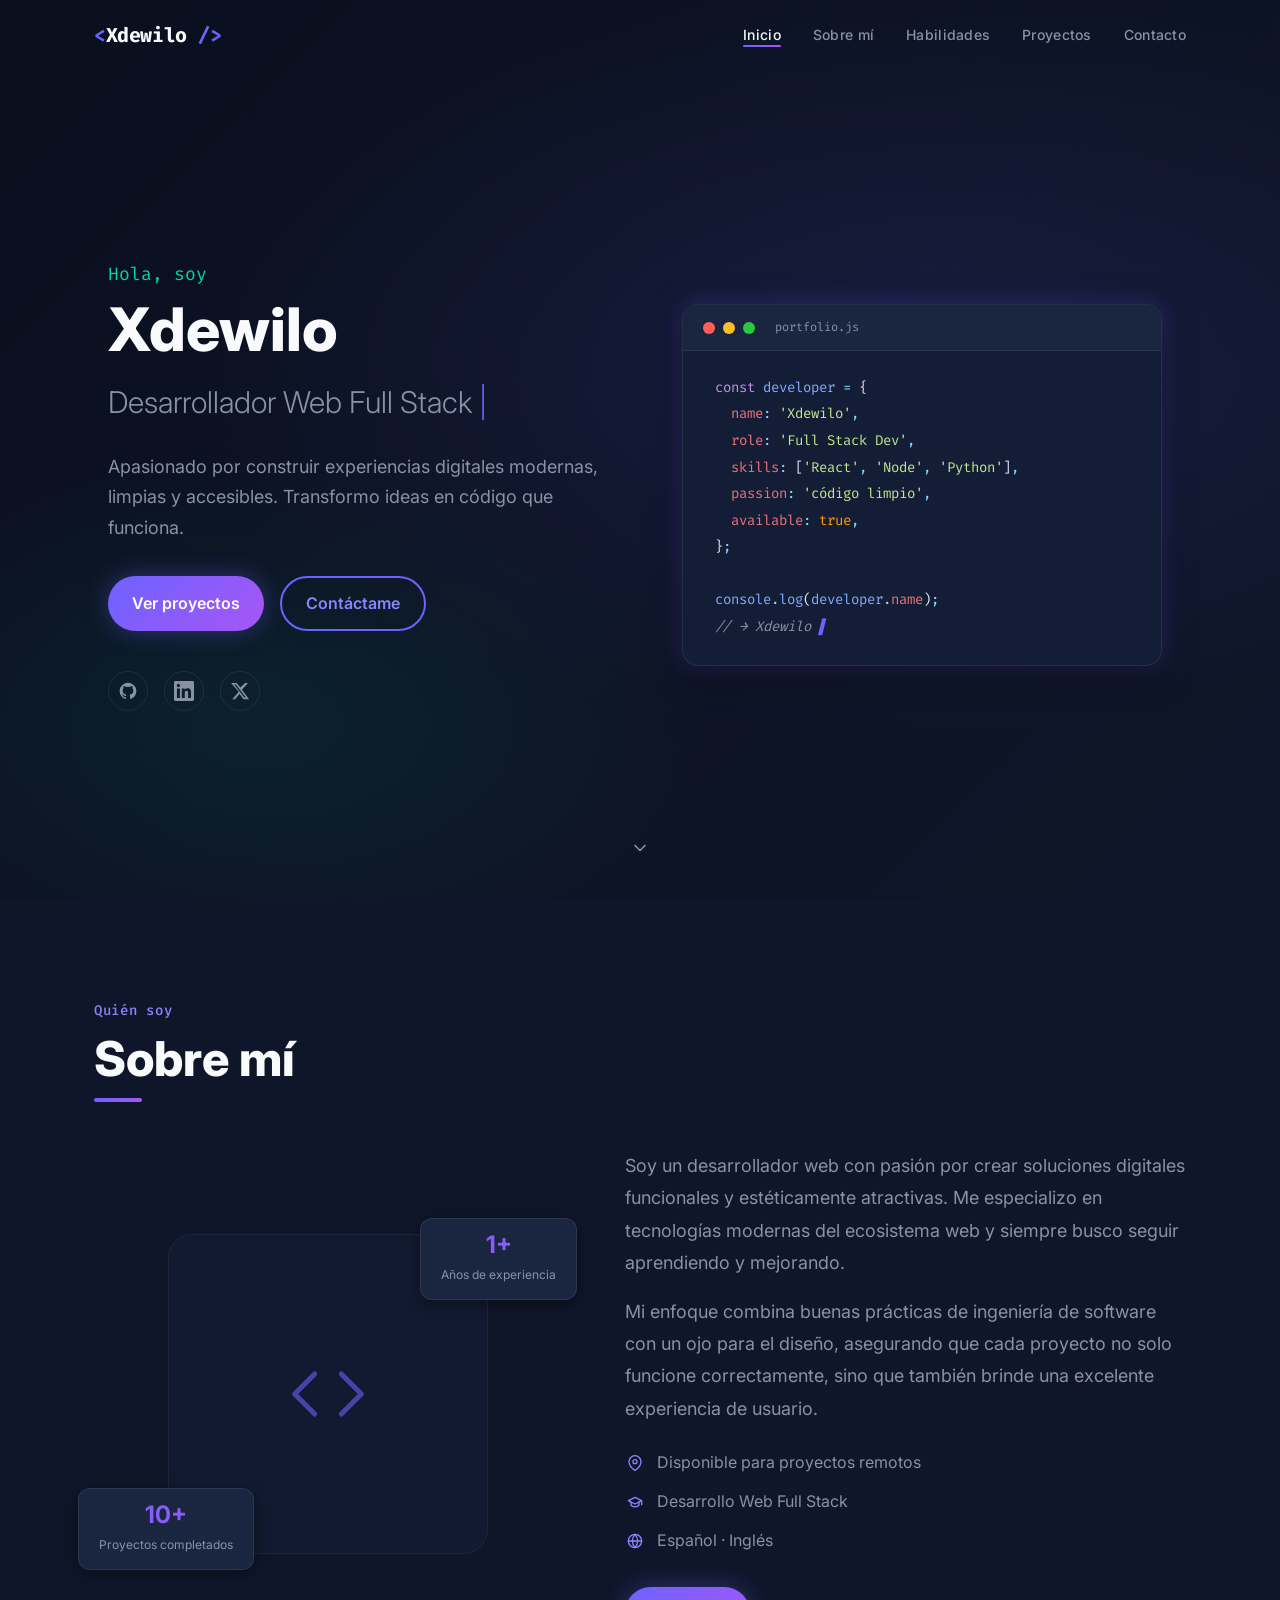
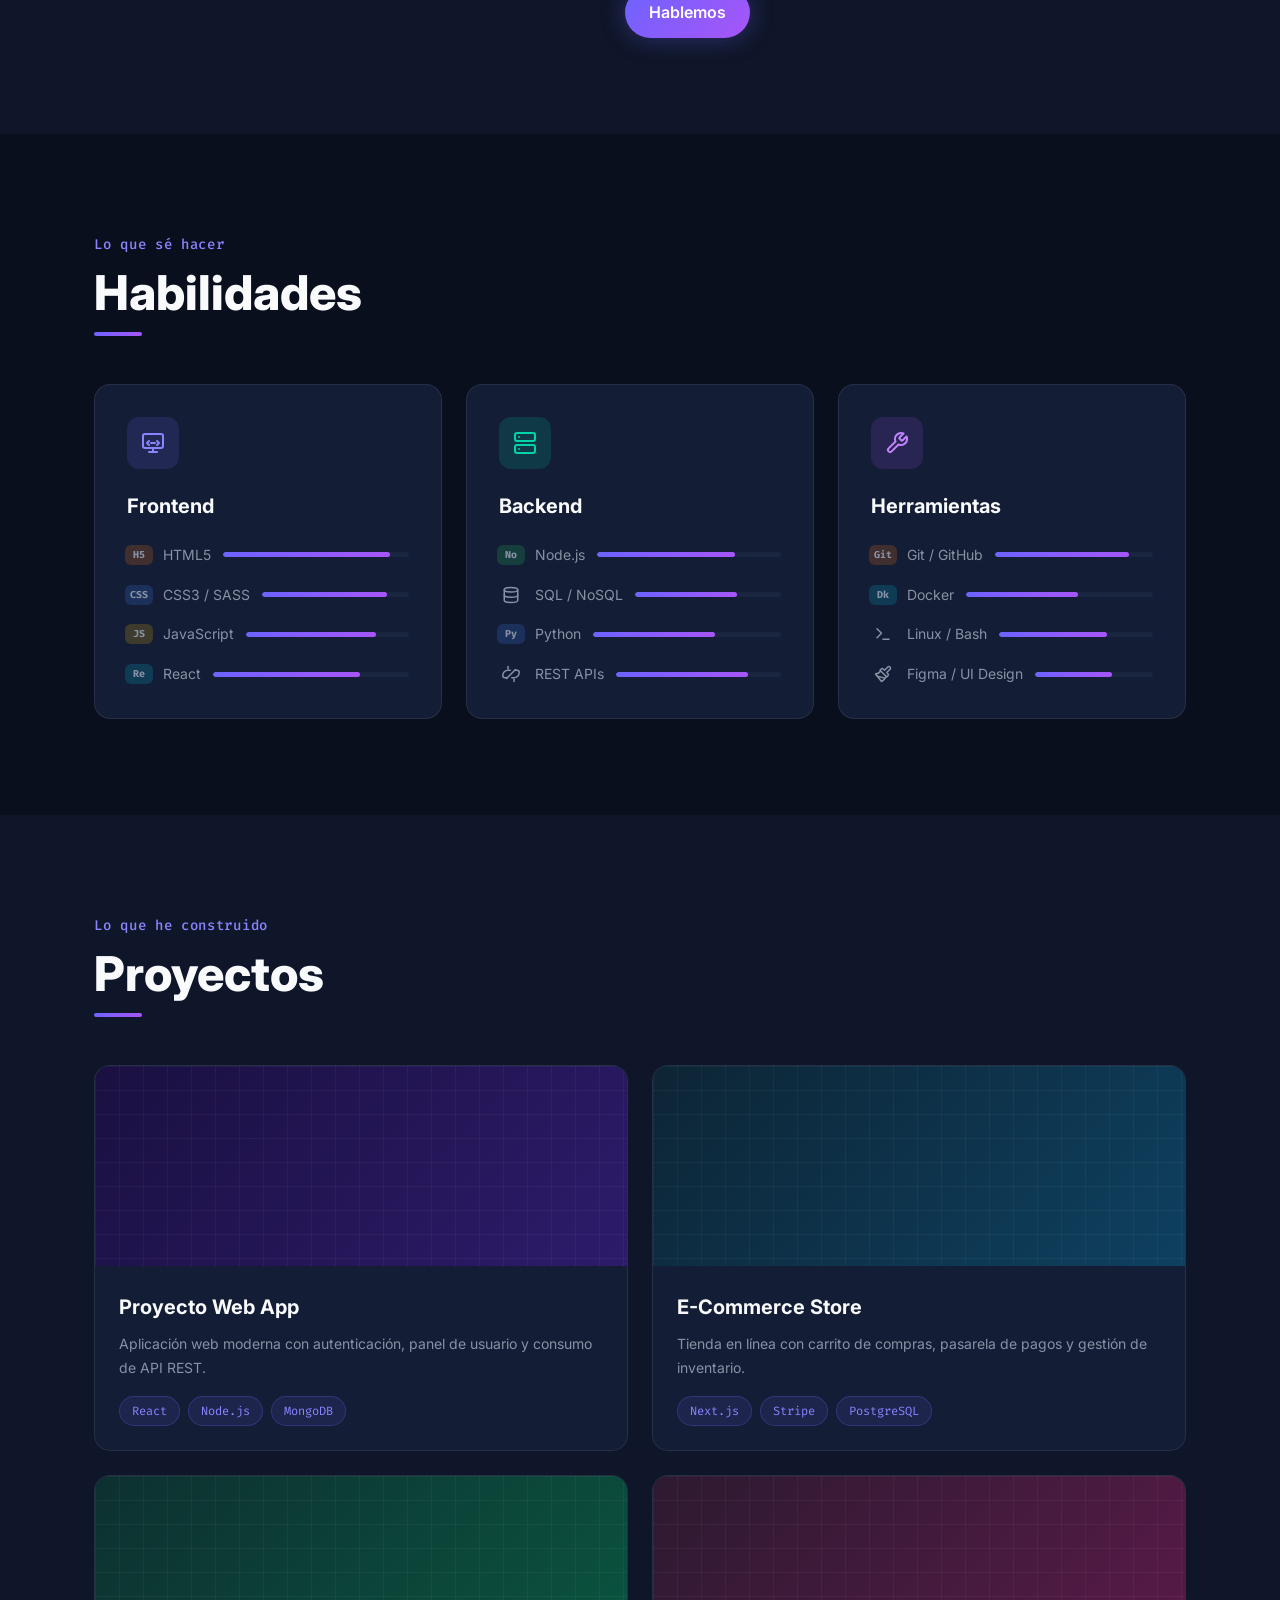
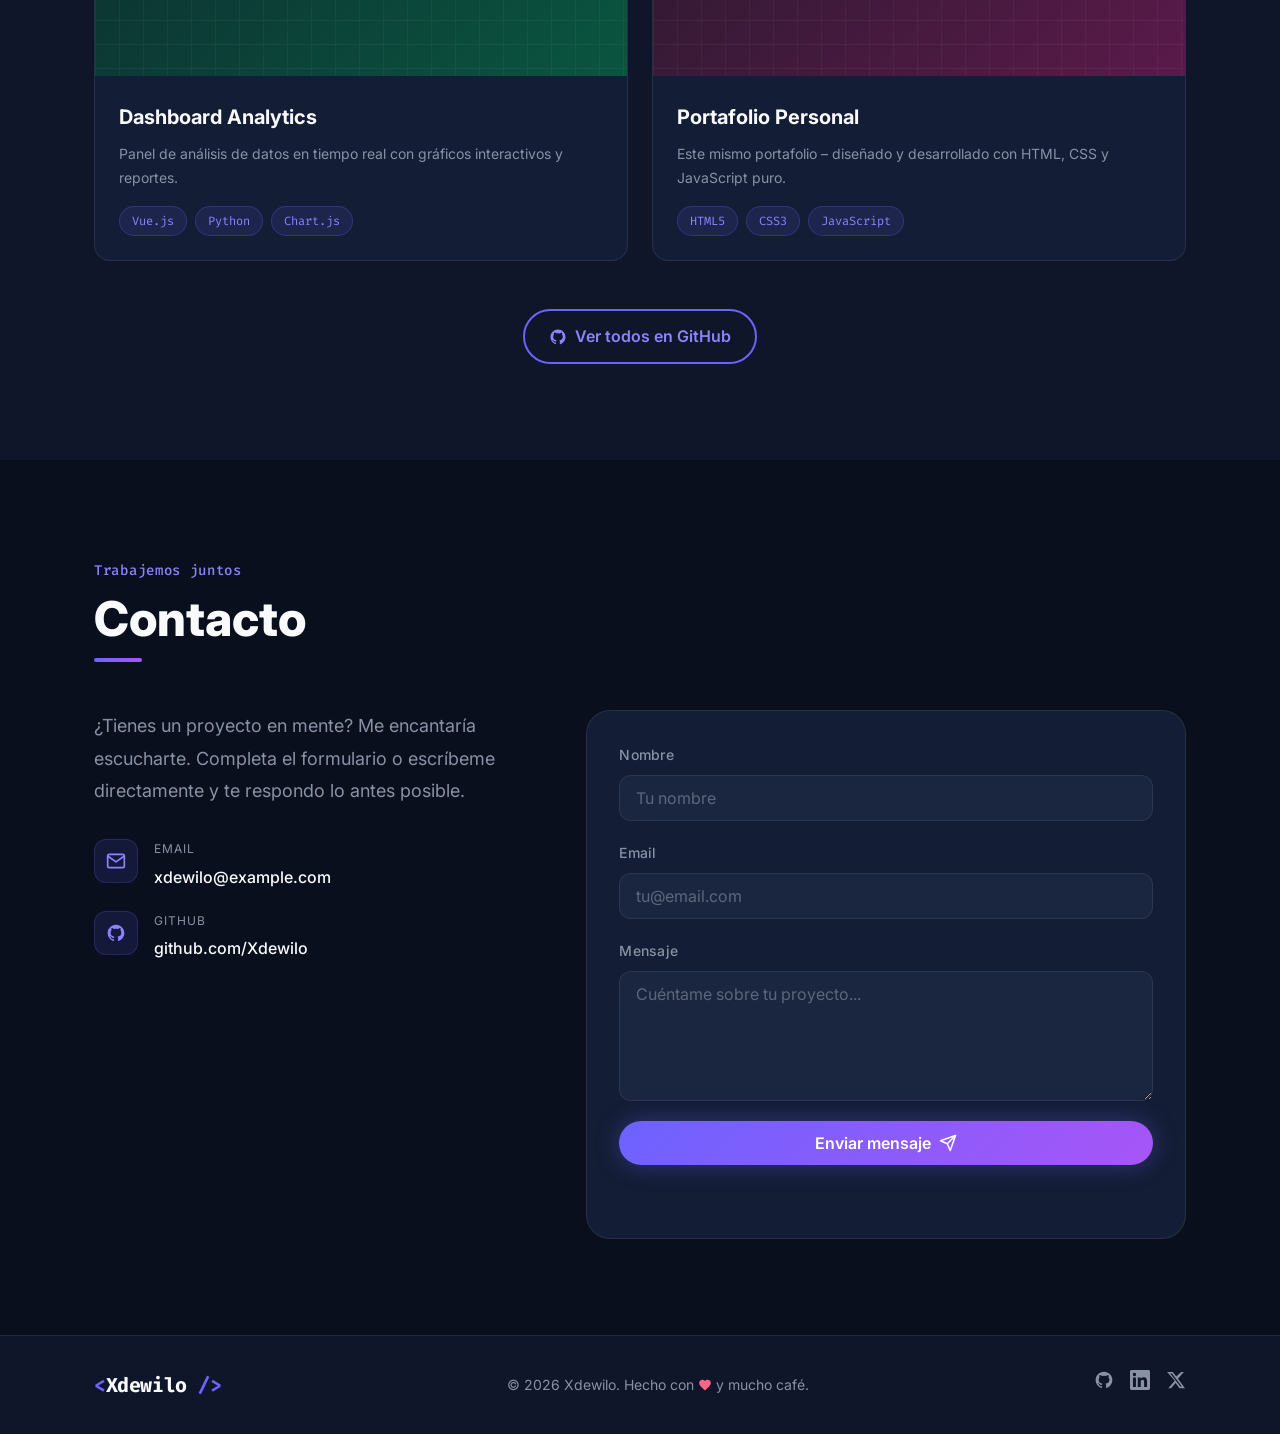
==== commit 7ff920ed: "Create complete portfolio website with hero, about, skills, projects, contact sections Agent-Logs-Ur" ====
--- a/index.html
+++ b/index.html
@@ -1,520 +1,565 @@
-<!doctype html>
+<!DOCTYPE html>
 <html lang="es">
-<head>
-  <meta charset="utf-8">
-  <meta name="viewport" content="width=device-width, initial-scale=1, viewport-fit=cover">
-  <meta name="theme-color" content="#0b0d10">
-  <title>Jeremy Posada — Backend Engineer · Microservices Architect</title>
-  <meta name="description" content="Jeremy Posada — Backend developer en Java + Spring Boot. Microservicios, arquitectura hexagonal, DDD/CQRS. Barranquilla, Colombia.">
-  <meta name="author" content="Jeremy Posada">
-
-  <meta property="og:type" content="website">
-  <meta property="og:title" content="Jeremy Posada — Backend Engineer">
-  <meta property="og:description" content="Backend developer en Java + Spring Boot. Microservicios, hexagonal, DDD/CQRS.">
-  <meta property="og:image" content="assets/img/og-cover.png">
-  <meta name="twitter:card" content="summary_large_image">
-
-  <link rel="icon" type="image/svg+xml" href="assets/img/favicons/favicon.svg" id="favicon-link">
-  <link rel="apple-touch-icon" href="assets/img/favicons/favicon.svg">
-
-  <link rel="preconnect" href="https://fonts.googleapis.com">
-  <link rel="preconnect" href="https://fonts.gstatic.com" crossorigin>
-  <link rel="stylesheet" href="https://fonts.googleapis.com/css2?family=Fraunces:opsz,wght@9..144,300;9..144,400;9..144,600;9..144,800&family=JetBrains+Mono:wght@400;500;700&display=swap">
-
-  <link rel="stylesheet" href="styles/main.css">
-</head>
-<body>
-
-<a class="skip-link" href="#main" data-i18n="a11y.skip">Saltar al contenido</a>
-
-<div class="ide-cursor" aria-hidden="true"></div>
-<div class="ide-cursor__dot" aria-hidden="true"></div>
-
-<aside class="ln-rail" aria-hidden="true">
-  <ol id="ln-rail-numbers"></ol>
-</aside>
-
-<header class="site-header">
-  <div class="container site-header__inner">
-    <div class="site-header__brand">
-      <nav class="breadcrumbs" id="breadcrumbs" aria-label="Path">
-        <span class="breadcrumbs__crumb">~</span>
-        <span class="breadcrumbs__sep">/</span>
-        <span class="breadcrumbs__crumb">portfolio</span>
-        <span class="breadcrumbs__sep">/</span>
-        <span class="breadcrumbs__crumb breadcrumbs__crumb--active" id="breadcrumb-active">index.html</span>
+  <head>
+    <meta charset="UTF-8" />
+    <meta name="viewport" content="width=device-width, initial-scale=1.0" />
+    <meta name="description" content="Portafolio personal de Xdewilo – Desarrollador Web Full Stack" />
+    <title>Xdewilo | Portafolio</title>
+
+    <!-- Google Fonts -->
+    <link rel="preconnect" href="https://fonts.googleapis.com" />
+    <link rel="preconnect" href="https://fonts.gstatic.com" crossorigin />
+    <link
+      href="https://fonts.googleapis.com/css2?family=Inter:wght@300;400;500;600;700;800&family=Fira+Code:wght@400;500&display=swap"
+      rel="stylesheet"
+    />
+
+    <link rel="stylesheet" href="css/style.css" />
+  </head>
+  <body>
+    <!-- ===== NAVIGATION ===== -->
+    <header class="header" id="header">
+      <nav class="nav container">
+        <a href="#home" class="nav__logo">
+          <span class="nav__logo-bracket">&lt;</span>Xdewilo
+          <span class="nav__logo-bracket">/&gt;</span>
+        </a>
+
+        <ul class="nav__list" id="nav-list">
+          <li><a href="#home" class="nav__link active-link">Inicio</a></li>
+          <li><a href="#about" class="nav__link">Sobre mí</a></li>
+          <li><a href="#skills" class="nav__link">Habilidades</a></li>
+          <li><a href="#projects" class="nav__link">Proyectos</a></li>
+          <li><a href="#contact" class="nav__link">Contacto</a></li>
+        </ul>
+
+        <button class="nav__toggle" id="nav-toggle" aria-label="Abrir menú">
+          <svg viewBox="0 0 24 24" fill="none" stroke="currentColor" stroke-width="2" stroke-linecap="round" stroke-linejoin="round" width="22" height="22" aria-hidden="true"><line x1="3" y1="6" x2="21" y2="6"/><line x1="3" y1="12" x2="21" y2="12"/><line x1="3" y1="18" x2="21" y2="18"/></svg>
+        </button>
       </nav>
-    </div>
-
-    <nav class="site-header__nav" id="primary-nav" aria-label="Primary">
-      <a href="#hero"        data-i18n="nav.home">inicio</a>
-      <a href="#about"       data-i18n="nav.about">sobre_mí</a>
-      <a href="#stack"       data-i18n="nav.skills">skills</a>
-      <a href="#experience"  data-i18n="nav.experience">experiencia</a>
-      <a href="#projects"    data-i18n="nav.projects">proyectos</a>
-      <a href="#contact"     data-i18n="nav.contact">contacto</a>
-    </nav>
-
-    <div class="site-header__right">
-      <span class="site-header__available">
-        <span class="status-dot" aria-hidden="true"></span>
-        <span data-i18n="header.available">disponible</span>
-      </span>
-
-      <div class="lang-toggle" role="group" aria-label="Language">
-        <span class="lang-toggle__pill" aria-hidden="true"></span>
-        <button type="button" data-lang="es" aria-pressed="true">ES</button>
-        <button type="button" data-lang="en" aria-pressed="false">EN</button>
-      </div>
-
-      <button type="button" class="menu-toggle" id="menu-toggle" aria-label="Menu" aria-expanded="false" aria-controls="primary-nav">
-        <span class="menu-toggle__bars" aria-hidden="true"></span>
-      </button>
-    </div>
-  </div>
-</header>
-
-<main id="main">
-
-  <!-- Hero -->
-  <section id="hero">
-    <div class="container">
-      <div class="hero__inner">
-
-        <div class="hero__terminal" id="hero-terminal">
-          <header class="terminal__chrome">
-            <span class="dot dot--red"></span>
-            <span class="dot dot--yellow"></span>
-            <span class="dot dot--green"></span>
-            <span class="terminal__title">jeremy@barranquilla:~</span>
-          </header>
-          <pre class="terminal__body" id="boot-sequence" aria-hidden="true"></pre>
+    </header>
+
+    <main>
+      <!-- ===== HERO ===== -->
+      <section class="hero section" id="home">
+        <div class="hero__container container">
+          <div class="hero__content">
+            <p class="hero__greeting">Hola, soy</p>
+            <h1 class="hero__name">Xdewilo</h1>
+            <h2 class="hero__role">
+              <span class="typing-text" id="typing"></span>
+              <span class="cursor">|</span>
+            </h2>
+            <p class="hero__description">
+              Apasionado por construir experiencias digitales modernas, limpias y accesibles.
+              Transformo ideas en código que funciona.
+            </p>
+            <div class="hero__cta">
+              <a href="#projects" class="btn btn--primary">Ver proyectos</a>
+              <a href="#contact" class="btn btn--outline">Contáctame</a>
+            </div>
+            <div class="hero__social">
+              <a
+                href="https://github.com/Xdewilo"
+                target="_blank"
+                rel="noopener noreferrer"
+                aria-label="GitHub"
+                class="hero__social-link"
+              >
+                <!-- GitHub SVG -->
+                <svg viewBox="0 0 24 24" fill="currentColor" width="20" height="20" aria-hidden="true">
+                  <path d="M12 2C6.477 2 2 6.477 2 12c0 4.418 2.865 8.166 6.839 9.489.5.092.682-.217.682-.482 0-.237-.009-.868-.014-1.703-2.782.604-3.369-1.341-3.369-1.341-.454-1.155-1.11-1.462-1.11-1.462-.908-.62.069-.608.069-.608 1.003.071 1.531 1.031 1.531 1.031.892 1.529 2.341 1.088 2.91.832.091-.647.35-1.088.636-1.338-2.22-.253-4.555-1.113-4.555-4.951 0-1.093.39-1.988 1.029-2.688-.103-.253-.446-1.272.098-2.65 0 0 .84-.269 2.75 1.025A9.578 9.578 0 0112 6.836a9.59 9.59 0 012.504.337c1.909-1.294 2.747-1.025 2.747-1.025.546 1.378.202 2.397.1 2.65.64.7 1.028 1.595 1.028 2.688 0 3.848-2.338 4.695-4.566 4.942.359.309.678.919.678 1.852 0 1.336-.012 2.415-.012 2.743 0 .267.18.579.688.481C19.138 20.163 22 16.418 22 12c0-5.523-4.477-10-10-10z"/>
+                </svg>
+              </a>
+              <a
+                href="#"
+                target="_blank"
+                rel="noopener noreferrer"
+                aria-label="LinkedIn"
+                class="hero__social-link"
+              >
+                <!-- LinkedIn SVG -->
+                <svg viewBox="0 0 24 24" fill="currentColor" width="20" height="20" aria-hidden="true">
+                  <path d="M20.447 20.452h-3.554v-5.569c0-1.328-.027-3.037-1.852-3.037-1.853 0-2.136 1.445-2.136 2.939v5.667H9.351V9h3.414v1.561h.046c.477-.9 1.637-1.85 3.37-1.85 3.601 0 4.267 2.37 4.267 5.455v6.286zM5.337 7.433a2.062 2.062 0 01-2.063-2.065 2.064 2.064 0 112.063 2.065zm1.782 13.019H3.555V9h3.564v11.452zM22.225 0H1.771C.792 0 0 .774 0 1.729v20.542C0 23.227.792 24 1.771 24h20.451C23.2 24 24 23.227 24 22.271V1.729C24 .774 23.2 0 22.222 0h.003z"/>
+                </svg>
+              </a>
+              <a
+                href="#"
+                target="_blank"
+                rel="noopener noreferrer"
+                aria-label="Twitter / X"
+                class="hero__social-link"
+              >
+                <!-- X (Twitter) SVG -->
+                <svg viewBox="0 0 24 24" fill="currentColor" width="20" height="20" aria-hidden="true">
+                  <path d="M18.244 2.25h3.308l-7.227 8.26 8.502 11.24H16.17l-4.714-6.231-5.401 6.231H2.747l7.73-8.835L1.254 2.25H8.08l4.259 5.629L18.244 2.25zm-1.161 17.52h1.833L7.084 4.126H5.117L17.083 19.77z"/>
+                </svg>
+              </a>
+            </div>
+          </div>
+
+          <div class="hero__image-wrapper">
+            <div class="code-window">
+              <div class="code-window__bar">
+                <span class="code-window__dot code-window__dot--red"></span>
+                <span class="code-window__dot code-window__dot--yellow"></span>
+                <span class="code-window__dot code-window__dot--green"></span>
+                <span class="code-window__bar-title">portfolio.js</span>
+              </div>
+              <div class="code-window__body">
+                <p><span class="cw-kw">const</span> <span class="cw-var">developer</span> <span class="cw-op">=</span> {</p>
+                <p>&nbsp;&nbsp;<span class="cw-key">name</span><span class="cw-op">:</span> <span class="cw-str">'Xdewilo'</span><span class="cw-op">,</span></p>
+                <p>&nbsp;&nbsp;<span class="cw-key">role</span><span class="cw-op">:</span> <span class="cw-str">'Full Stack Dev'</span><span class="cw-op">,</span></p>
+                <p>&nbsp;&nbsp;<span class="cw-key">skills</span><span class="cw-op">:</span> [<span class="cw-str">'React'</span><span class="cw-op">,</span> <span class="cw-str">'Node'</span><span class="cw-op">,</span> <span class="cw-str">'Python'</span>]<span class="cw-op">,</span></p>
+                <p>&nbsp;&nbsp;<span class="cw-key">passion</span><span class="cw-op">:</span> <span class="cw-str">'código limpio'</span><span class="cw-op">,</span></p>
+                <p>&nbsp;&nbsp;<span class="cw-key">available</span><span class="cw-op">:</span> <span class="cw-bool">true</span><span class="cw-op">,</span></p>
+                <p>}<span class="cw-op">;</span></p>
+                <p>&nbsp;</p>
+                <p><span class="cw-fn">console</span><span class="cw-op">.</span><span class="cw-fn">log</span>(<span class="cw-var">developer</span><span class="cw-op">.</span><span class="cw-key">name</span>)<span class="cw-op">;</span></p>
+                <p class="cw-comment">// → Xdewilo <span class="cw-cursor">▌</span></p>
+              </div>
+            </div>
+          </div>
         </div>
 
-        <div class="hero__content">
-          <h1 class="hero__name">
-            <span class="hero__name-line"          data-text-i18n="hero.firstName" data-stagger>JEREMY</span>
-            <span class="hero__name-line hero__name-line--accent" data-text-i18n="hero.lastName" data-stagger>POSADA</span>
-          </h1>
-          <p class="hero__role" data-i18n="hero.role">Backend Engineer · Arquitecto de Microservicios</p>
-          <p class="hero__lead" data-i18n="hero.lead">Construyo backends robustos en Java + Spring Boot con arquitectura hexagonal, DDD y CQRS. Frontends en Angular cuando hace falta.</p>
-          <div class="hero__ctas">
-            <a class="btn btn--primary" href="#projects" data-i18n="hero.ctaProjects">view_projects()</a>
-            <a class="btn btn--ghost" href="assets/cv/CV-Jeremy-Posada.pdf" download data-i18n="hero.ctaCV">download_cv.pdf</a>
-          </div>
-          <div class="hero__meta">
-            <span data-i18n="hero.location">Barranquilla, Colombia</span>
-            <span class="status-dot" aria-hidden="true"></span>
-            <span data-i18n="hero.status">abierto a oportunidades</span>
+        <a href="#about" class="hero__scroll" aria-label="Desplazar hacia abajo">
+          <svg viewBox="0 0 24 24" fill="none" stroke="currentColor" stroke-width="2" stroke-linecap="round" stroke-linejoin="round" width="20" height="20" aria-hidden="true">
+            <polyline points="6 9 12 15 18 9"></polyline>
+          </svg>
+        </a>
+      </section>
+
+      <!-- ===== ABOUT ===== -->
+      <section class="about section" id="about">
+        <div class="container">
+          <span class="section__tag">Quién soy</span>
+          <h2 class="section__title">Sobre mí</h2>
+
+          <div class="about__grid">
+            <div class="about__image-col">
+              <div class="about__img-box">
+                <div class="about__img-placeholder">
+                  <svg viewBox="0 0 24 24" fill="none" stroke="currentColor" stroke-width="1.5" stroke-linecap="round" stroke-linejoin="round" width="80" height="80" aria-hidden="true"><polyline points="16 18 22 12 16 6"/><polyline points="8 6 2 12 8 18"/></svg>
+                </div>
+                <div class="about__badge about__badge--top">
+                  <span>1+</span>
+                  <small>Años de experiencia</small>
+                </div>
+                <div class="about__badge about__badge--bottom">
+                  <span>10+</span>
+                  <small>Proyectos completados</small>
+                </div>
+              </div>
+            </div>
+
+            <div class="about__info">
+              <p class="about__text">
+                Soy un desarrollador web con pasión por crear soluciones digitales funcionales y
+                estéticamente atractivas. Me especializo en tecnologías modernas del ecosistema web
+                y siempre busco seguir aprendiendo y mejorando.
+              </p>
+              <p class="about__text">
+                Mi enfoque combina buenas prácticas de ingeniería de software con un ojo para el
+                diseño, asegurando que cada proyecto no solo funcione correctamente, sino que
+                también brinde una excelente experiencia de usuario.
+              </p>
+
+              <ul class="about__details">
+                <li>
+                  <svg viewBox="0 0 24 24" fill="none" stroke="currentColor" stroke-width="2" stroke-linecap="round" stroke-linejoin="round" width="16" height="16" aria-hidden="true"><path d="M21 10c0 7-9 13-9 13s-9-6-9-13a9 9 0 0 1 18 0z"/><circle cx="12" cy="10" r="3"/></svg>
+                  <span>Disponible para proyectos remotos</span>
+                </li>
+                <li>
+                  <svg viewBox="0 0 24 24" fill="none" stroke="currentColor" stroke-width="2" stroke-linecap="round" stroke-linejoin="round" width="16" height="16" aria-hidden="true"><path d="M22 10v6M2 10l10-5 10 5-10 5z"/><path d="M6 12v5c3 3 9 3 12 0v-5"/></svg>
+                  <span>Desarrollo Web Full Stack</span>
+                </li>
+                <li>
+                  <svg viewBox="0 0 24 24" fill="none" stroke="currentColor" stroke-width="2" stroke-linecap="round" stroke-linejoin="round" width="16" height="16" aria-hidden="true"><circle cx="12" cy="12" r="10"/><line x1="2" y1="12" x2="22" y2="12"/><path d="M12 2a15.3 15.3 0 0 1 4 10 15.3 15.3 0 0 1-4 10 15.3 15.3 0 0 1-4-10 15.3 15.3 0 0 1 4-10z"/></svg>
+                  <span>Español · Inglés</span>
+                </li>
+              </ul>
+
+              <a href="#contact" class="btn btn--primary">Hablemos</a>
+            </div>
           </div>
         </div>
-
-      </div>
-    </div>
-  </section>
-
-  <!-- About -->
-  <section id="about">
-    <div class="container">
-      <p class="section-tag">// 01_about</p>
-      <h2 class="section-title">
-        <span class="prompt">$</span>
-        <span data-i18n="about.title">cat about_me.md</span>
-      </h2>
-
-      <div class="about__grid">
-        <figure class="about__photo">
-          <img src="assets/img/profile.webp" alt="Jeremy Posada" loading="lazy" decoding="async" width="360" height="450" onerror="this.src='assets/img/projects/placeholder.svg'; this.style.aspectRatio='4/5';">
-          <figcaption data-i18n="about.caption">// jeremy.posada — Barranquilla, CO</figcaption>
-        </figure>
-
-        <div class="about__copy">
-          <p data-i18n="about.p1">Desarrollador backend orientado a resultados. Microservicios en Java + Spring Boot, arquitectura hexagonal, DDD/CQRS. Próximo a graduarme de Ingeniería de Sistemas.</p>
-          <p data-i18n="about.p2">Me enfoco en código claro, testeable y estable en producción. Comunico avances con precisión y cuido los detalles. Quiero aportar en equipos donde la calidad técnica y la entrega constante marquen la diferencia.</p>
-
-          <ul class="about__facts">
-            <li><span class="key">name</span><span class="val">Jeremy Posada</span></li>
-            <li><span class="key">location</span><span class="val">Barranquilla, CO</span></li>
-            <li><span class="key">degree</span><span class="val" data-i18n="about.degree">Ingeniería de Sistemas — pendiente título</span></li>
-            <li><span class="key">focus</span><span class="val" data-i18n="about.focus">microservices, DDD, clean arch.</span></li>
-          </ul>
+      </section>
+
+      <!-- ===== SKILLS ===== -->
+      <section class="skills section" id="skills">
+        <div class="container">
+          <span class="section__tag">Lo que sé hacer</span>
+          <h2 class="section__title">Habilidades</h2>
+
+          <div class="skills__grid">
+            <!-- Frontend -->
+            <div class="skill-card reveal">
+              <div class="skill-card__icon skill-card__icon--blue">
+                <svg viewBox="0 0 24 24" fill="none" stroke="currentColor" stroke-width="2" stroke-linecap="round" stroke-linejoin="round" width="24" height="24" aria-hidden="true"><rect x="2" y="3" width="20" height="14" rx="2"/><line x1="8" y1="21" x2="16" y2="21"/><line x1="12" y1="17" x2="12" y2="21"/><polyline points="8 10 6 12 8 14"/><polyline points="16 10 18 12 16 14"/><line x1="10" y1="12" x2="14" y2="12"/></svg>
+              </div>
+              <h3 class="skill-card__title">Frontend</h3>
+              <ul class="skill-card__list">
+                <li>
+                  <span class="tech-badge tech-badge--orange">H5</span>
+                  <span>HTML5</span>
+                  <div class="skill-bar"><div class="skill-bar__fill" style="--pct: 90%"></div></div>
+                </li>
+                <li>
+                  <span class="tech-badge tech-badge--blue">CSS</span>
+                  <span>CSS3 / SASS</span>
+                  <div class="skill-bar"><div class="skill-bar__fill" style="--pct: 85%"></div></div>
+                </li>
+                <li>
+                  <span class="tech-badge tech-badge--yellow">JS</span>
+                  <span>JavaScript</span>
+                  <div class="skill-bar"><div class="skill-bar__fill" style="--pct: 80%"></div></div>
+                </li>
+                <li>
+                  <span class="tech-badge tech-badge--cyan">Re</span>
+                  <span>React</span>
+                  <div class="skill-bar"><div class="skill-bar__fill" style="--pct: 75%"></div></div>
+                </li>
+              </ul>
+            </div>
+
+            <!-- Backend -->
+            <div class="skill-card reveal">
+              <div class="skill-card__icon skill-card__icon--green">
+                <svg viewBox="0 0 24 24" fill="none" stroke="currentColor" stroke-width="2" stroke-linecap="round" stroke-linejoin="round" width="24" height="24" aria-hidden="true"><rect x="2" y="2" width="20" height="8" rx="2" ry="2"/><rect x="2" y="14" width="20" height="8" rx="2" ry="2"/><line x1="6" y1="6" x2="6.01" y2="6"/><line x1="6" y1="18" x2="6.01" y2="18"/></svg>
+              </div>
+              <h3 class="skill-card__title">Backend</h3>
+              <ul class="skill-card__list">
+                <li>
+                  <span class="tech-badge tech-badge--green">No</span>
+                  <span>Node.js</span>
+                  <div class="skill-bar"><div class="skill-bar__fill" style="--pct: 75%"></div></div>
+                </li>
+                <li>
+                  <svg viewBox="0 0 24 24" fill="none" stroke="currentColor" stroke-width="2" stroke-linecap="round" stroke-linejoin="round" width="18" height="18" aria-hidden="true"><ellipse cx="12" cy="5" rx="9" ry="3"/><path d="M21 12c0 1.66-4 3-9 3s-9-1.34-9-3"/><path d="M3 5v14c0 1.66 4 3 9 3s9-1.34 9-3V5"/></svg>
+                  <span>SQL / NoSQL</span>
+                  <div class="skill-bar"><div class="skill-bar__fill" style="--pct: 70%"></div></div>
+                </li>
+                <li>
+                  <span class="tech-badge tech-badge--blue">Py</span>
+                  <span>Python</span>
+                  <div class="skill-bar"><div class="skill-bar__fill" style="--pct: 65%"></div></div>
+                </li>
+                <li>
+                  <svg viewBox="0 0 24 24" fill="none" stroke="currentColor" stroke-width="2" stroke-linecap="round" stroke-linejoin="round" width="18" height="18" aria-hidden="true"><path d="M18 6L6 18"/><path d="M7 17H4a3 3 0 0 1-3-3 7 7 0 0 1 7-7h3"/><path d="M17 7h3a3 3 0 0 1 3 3 7 7 0 0 1-7 7h-3"/><line x1="8" y1="2" x2="8" y2="5"/><line x1="16" y1="19" x2="16" y2="22"/></svg>
+                  <span>REST APIs</span>
+                  <div class="skill-bar"><div class="skill-bar__fill" style="--pct: 80%"></div></div>
+                </li>
+              </ul>
+            </div>
+
+            <!-- Herramientas -->
+            <div class="skill-card reveal">
+              <div class="skill-card__icon skill-card__icon--purple">
+                <svg viewBox="0 0 24 24" fill="none" stroke="currentColor" stroke-width="2" stroke-linecap="round" stroke-linejoin="round" width="24" height="24" aria-hidden="true"><path d="M14.7 6.3a1 1 0 0 0 0 1.4l1.6 1.6a1 1 0 0 0 1.4 0l3.77-3.77a6 6 0 0 1-7.94 7.94l-6.91 6.91a2.12 2.12 0 0 1-3-3l6.91-6.91a6 6 0 0 1 7.94-7.94l-3.76 3.76z"/></svg>
+              </div>
+              <h3 class="skill-card__title">Herramientas</h3>
+              <ul class="skill-card__list">
+                <li>
+                  <span class="tech-badge tech-badge--orange">Git</span>
+                  <span>Git / GitHub</span>
+                  <div class="skill-bar"><div class="skill-bar__fill" style="--pct: 85%"></div></div>
+                </li>
+                <li>
+                  <span class="tech-badge tech-badge--cyan">Dk</span>
+                  <span>Docker</span>
+                  <div class="skill-bar"><div class="skill-bar__fill" style="--pct: 60%"></div></div>
+                </li>
+                <li>
+                  <svg viewBox="0 0 24 24" fill="none" stroke="currentColor" stroke-width="2" stroke-linecap="round" stroke-linejoin="round" width="18" height="18" aria-hidden="true"><polyline points="4 17 10 11 4 5"/><line x1="12" y1="19" x2="20" y2="19"/></svg>
+                  <span>Linux / Bash</span>
+                  <div class="skill-bar"><div class="skill-bar__fill" style="--pct: 70%"></div></div>
+                </li>
+                <li>
+                  <svg viewBox="0 0 24 24" fill="none" stroke="currentColor" stroke-width="2" stroke-linecap="round" stroke-linejoin="round" width="18" height="18" aria-hidden="true"><path d="M18.37 2.63 14 7l-1.59-1.59a2 2 0 0 0-2.82 0L8 7l9 9 1.59-1.59a2 2 0 0 0 0-2.82L17 10l4.37-4.37a2.12 2.12 0 1 0-3-3z"/><path d="M9 8c-2 3-4 3.5-7 4l8 10c2-1 6-5 6-7"/><path d="M14.5 17.5 4.5 15"/></svg>
+                  <span>Figma / UI Design</span>
+                  <div class="skill-bar"><div class="skill-bar__fill" style="--pct: 65%"></div></div>
+                </li>
+              </ul>
+            </div>
+          </div>
+        </div>
+      </section>
+
+      <!-- ===== PROJECTS ===== -->
+      <section class="projects section" id="projects">
+        <div class="container">
+          <span class="section__tag">Lo que he construido</span>
+          <h2 class="section__title">Proyectos</h2>
+
+          <div class="projects__grid">
+            <!-- Project 1 -->
+            <article class="project-card reveal">
+              <div class="project-card__img project-card__img--1">
+                <div class="project-card__overlay">
+                  <a href="#" class="project-card__btn" aria-label="Ver demo">
+                    <svg viewBox="0 0 24 24" fill="none" stroke="currentColor" stroke-width="2.5" stroke-linecap="round" stroke-linejoin="round" width="16" height="16" aria-hidden="true"><path d="M18 13v6a2 2 0 0 1-2 2H5a2 2 0 0 1-2-2V8a2 2 0 0 1 2-2h6"/><polyline points="15 3 21 3 21 9"/><line x1="10" y1="14" x2="21" y2="3"/></svg>
+                  </a>
+                  <a
+                    href="https://github.com/Xdewilo"
+                    target="_blank"
+                    rel="noopener noreferrer"
+                    class="project-card__btn"
+                    aria-label="Ver código"
+                  >
+                    <svg viewBox="0 0 24 24" fill="currentColor" width="18" height="18" aria-hidden="true"><path d="M12 2C6.477 2 2 6.477 2 12c0 4.418 2.865 8.166 6.839 9.489.5.092.682-.217.682-.482 0-.237-.009-.868-.014-1.703-2.782.604-3.369-1.341-3.369-1.341-.454-1.155-1.11-1.462-1.11-1.462-.908-.62.069-.608.069-.608 1.003.071 1.531 1.031 1.531 1.031.892 1.529 2.341 1.088 2.91.832.091-.647.35-1.088.636-1.338-2.22-.253-4.555-1.113-4.555-4.951 0-1.093.39-1.988 1.029-2.688-.103-.253-.446-1.272.098-2.65 0 0 .84-.269 2.75 1.025A9.578 9.578 0 0112 6.836a9.59 9.59 0 012.504.337c1.909-1.294 2.747-1.025 2.747-1.025.546 1.378.202 2.397.1 2.65.64.7 1.028 1.595 1.028 2.688 0 3.848-2.338 4.695-4.566 4.942.359.309.678.919.678 1.852 0 1.336-.012 2.415-.012 2.743 0 .267.18.579.688.481C19.138 20.163 22 16.418 22 12c0-5.523-4.477-10-10-10z"/></svg>
+                  </a>
+                </div>
+              </div>
+              <div class="project-card__body">
+                <h3 class="project-card__title">Proyecto Web App</h3>
+                <p class="project-card__desc">
+                  Aplicación web moderna con autenticación, panel de usuario y consumo de API REST.
+                </p>
+                <ul class="project-card__tags">
+                  <li>React</li>
+                  <li>Node.js</li>
+                  <li>MongoDB</li>
+                </ul>
+              </div>
+            </article>
+
+            <!-- Project 2 -->
+            <article class="project-card reveal">
+              <div class="project-card__img project-card__img--2">
+                <div class="project-card__overlay">
+                  <a href="#" class="project-card__btn" aria-label="Ver demo">
+                    <svg viewBox="0 0 24 24" fill="none" stroke="currentColor" stroke-width="2.5" stroke-linecap="round" stroke-linejoin="round" width="16" height="16" aria-hidden="true"><path d="M18 13v6a2 2 0 0 1-2 2H5a2 2 0 0 1-2-2V8a2 2 0 0 1 2-2h6"/><polyline points="15 3 21 3 21 9"/><line x1="10" y1="14" x2="21" y2="3"/></svg>
+                  </a>
+                  <a
+                    href="https://github.com/Xdewilo"
+                    target="_blank"
+                    rel="noopener noreferrer"
+                    class="project-card__btn"
+                    aria-label="Ver código"
+                  >
+                    <svg viewBox="0 0 24 24" fill="currentColor" width="18" height="18" aria-hidden="true"><path d="M12 2C6.477 2 2 6.477 2 12c0 4.418 2.865 8.166 6.839 9.489.5.092.682-.217.682-.482 0-.237-.009-.868-.014-1.703-2.782.604-3.369-1.341-3.369-1.341-.454-1.155-1.11-1.462-1.11-1.462-.908-.62.069-.608.069-.608 1.003.071 1.531 1.031 1.531 1.031.892 1.529 2.341 1.088 2.91.832.091-.647.35-1.088.636-1.338-2.22-.253-4.555-1.113-4.555-4.951 0-1.093.39-1.988 1.029-2.688-.103-.253-.446-1.272.098-2.65 0 0 .84-.269 2.75 1.025A9.578 9.578 0 0112 6.836a9.59 9.59 0 012.504.337c1.909-1.294 2.747-1.025 2.747-1.025.546 1.378.202 2.397.1 2.65.64.7 1.028 1.595 1.028 2.688 0 3.848-2.338 4.695-4.566 4.942.359.309.678.919.678 1.852 0 1.336-.012 2.415-.012 2.743 0 .267.18.579.688.481C19.138 20.163 22 16.418 22 12c0-5.523-4.477-10-10-10z"/></svg>
+                  </a>
+                </div>
+              </div>
+              <div class="project-card__body">
+                <h3 class="project-card__title">E-Commerce Store</h3>
+                <p class="project-card__desc">
+                  Tienda en línea con carrito de compras, pasarela de pagos y gestión de inventario.
+                </p>
+                <ul class="project-card__tags">
+                  <li>Next.js</li>
+                  <li>Stripe</li>
+                  <li>PostgreSQL</li>
+                </ul>
+              </div>
+            </article>
+
+            <!-- Project 3 -->
+            <article class="project-card reveal">
+              <div class="project-card__img project-card__img--3">
+                <div class="project-card__overlay">
+                  <a href="#" class="project-card__btn" aria-label="Ver demo">
+                    <svg viewBox="0 0 24 24" fill="none" stroke="currentColor" stroke-width="2.5" stroke-linecap="round" stroke-linejoin="round" width="16" height="16" aria-hidden="true"><path d="M18 13v6a2 2 0 0 1-2 2H5a2 2 0 0 1-2-2V8a2 2 0 0 1 2-2h6"/><polyline points="15 3 21 3 21 9"/><line x1="10" y1="14" x2="21" y2="3"/></svg>
+                  </a>
+                  <a
+                    href="https://github.com/Xdewilo"
+                    target="_blank"
+                    rel="noopener noreferrer"
+                    class="project-card__btn"
+                    aria-label="Ver código"
+                  >
+                    <svg viewBox="0 0 24 24" fill="currentColor" width="18" height="18" aria-hidden="true"><path d="M12 2C6.477 2 2 6.477 2 12c0 4.418 2.865 8.166 6.839 9.489.5.092.682-.217.682-.482 0-.237-.009-.868-.014-1.703-2.782.604-3.369-1.341-3.369-1.341-.454-1.155-1.11-1.462-1.11-1.462-.908-.62.069-.608.069-.608 1.003.071 1.531 1.031 1.531 1.031.892 1.529 2.341 1.088 2.91.832.091-.647.35-1.088.636-1.338-2.22-.253-4.555-1.113-4.555-4.951 0-1.093.39-1.988 1.029-2.688-.103-.253-.446-1.272.098-2.65 0 0 .84-.269 2.75 1.025A9.578 9.578 0 0112 6.836a9.59 9.59 0 012.504.337c1.909-1.294 2.747-1.025 2.747-1.025.546 1.378.202 2.397.1 2.65.64.7 1.028 1.595 1.028 2.688 0 3.848-2.338 4.695-4.566 4.942.359.309.678.919.678 1.852 0 1.336-.012 2.415-.012 2.743 0 .267.18.579.688.481C19.138 20.163 22 16.418 22 12c0-5.523-4.477-10-10-10z"/></svg>
+                  </a>
+                </div>
+              </div>
+              <div class="project-card__body">
+                <h3 class="project-card__title">Dashboard Analytics</h3>
+                <p class="project-card__desc">
+                  Panel de análisis de datos en tiempo real con gráficos interactivos y reportes.
+                </p>
+                <ul class="project-card__tags">
+                  <li>Vue.js</li>
+                  <li>Python</li>
+                  <li>Chart.js</li>
+                </ul>
+              </div>
+            </article>
+
+            <!-- Project 4 -->
+            <article class="project-card reveal">
+              <div class="project-card__img project-card__img--4">
+                <div class="project-card__overlay">
+                  <a href="#" class="project-card__btn" aria-label="Ver demo">
+                    <svg viewBox="0 0 24 24" fill="none" stroke="currentColor" stroke-width="2.5" stroke-linecap="round" stroke-linejoin="round" width="16" height="16" aria-hidden="true"><path d="M18 13v6a2 2 0 0 1-2 2H5a2 2 0 0 1-2-2V8a2 2 0 0 1 2-2h6"/><polyline points="15 3 21 3 21 9"/><line x1="10" y1="14" x2="21" y2="3"/></svg>
+                  </a>
+                  <a
+                    href="https://github.com/Xdewilo"
+                    target="_blank"
+                    rel="noopener noreferrer"
+                    class="project-card__btn"
+                    aria-label="Ver código"
+                  >
+                    <svg viewBox="0 0 24 24" fill="currentColor" width="18" height="18" aria-hidden="true"><path d="M12 2C6.477 2 2 6.477 2 12c0 4.418 2.865 8.166 6.839 9.489.5.092.682-.217.682-.482 0-.237-.009-.868-.014-1.703-2.782.604-3.369-1.341-3.369-1.341-.454-1.155-1.11-1.462-1.11-1.462-.908-.62.069-.608.069-.608 1.003.071 1.531 1.031 1.531 1.031.892 1.529 2.341 1.088 2.91.832.091-.647.35-1.088.636-1.338-2.22-.253-4.555-1.113-4.555-4.951 0-1.093.39-1.988 1.029-2.688-.103-.253-.446-1.272.098-2.65 0 0 .84-.269 2.75 1.025A9.578 9.578 0 0112 6.836a9.59 9.59 0 012.504.337c1.909-1.294 2.747-1.025 2.747-1.025.546 1.378.202 2.397.1 2.65.64.7 1.028 1.595 1.028 2.688 0 3.848-2.338 4.695-4.566 4.942.359.309.678.919.678 1.852 0 1.336-.012 2.415-.012 2.743 0 .267.18.579.688.481C19.138 20.163 22 16.418 22 12c0-5.523-4.477-10-10-10z"/></svg>
+                  </a>
+                </div>
+              </div>
+              <div class="project-card__body">
+                <h3 class="project-card__title">Portafolio Personal</h3>
+                <p class="project-card__desc">
+                  Este mismo portafolio – diseñado y desarrollado con HTML, CSS y JavaScript puro.
+                </p>
+                <ul class="project-card__tags">
+                  <li>HTML5</li>
+                  <li>CSS3</li>
+                  <li>JavaScript</li>
+                </ul>
+              </div>
+            </article>
+          </div>
+
+          <div class="projects__more">
+            <a
+              href="https://github.com/Xdewilo"
+              target="_blank"
+              rel="noopener noreferrer"
+              class="btn btn--outline"
+            >
+              <svg viewBox="0 0 24 24" fill="currentColor" width="18" height="18" aria-hidden="true"><path d="M12 2C6.477 2 2 6.477 2 12c0 4.418 2.865 8.166 6.839 9.489.5.092.682-.217.682-.482 0-.237-.009-.868-.014-1.703-2.782.604-3.369-1.341-3.369-1.341-.454-1.155-1.11-1.462-1.11-1.462-.908-.62.069-.608.069-.608 1.003.071 1.531 1.031 1.531 1.031.892 1.529 2.341 1.088 2.91.832.091-.647.35-1.088.636-1.338-2.22-.253-4.555-1.113-4.555-4.951 0-1.093.39-1.988 1.029-2.688-.103-.253-.446-1.272.098-2.65 0 0 .84-.269 2.75 1.025A9.578 9.578 0 0112 6.836a9.59 9.59 0 012.504.337c1.909-1.294 2.747-1.025 2.747-1.025.546 1.378.202 2.397.1 2.65.64.7 1.028 1.595 1.028 2.688 0 3.848-2.338 4.695-4.566 4.942.359.309.678.919.678 1.852 0 1.336-.012 2.415-.012 2.743 0 .267.18.579.688.481C19.138 20.163 22 16.418 22 12c0-5.523-4.477-10-10-10z"/></svg>
+              Ver todos en GitHub
+            </a>
+          </div>
+        </div>
+      </section>
+
+      <!-- ===== CONTACT ===== -->
+      <section class="contact section" id="contact">
+        <div class="container">
+          <span class="section__tag">Trabajemos juntos</span>
+          <h2 class="section__title">Contacto</h2>
+
+          <div class="contact__grid">
+            <div class="contact__info">
+              <p class="contact__description">
+                ¿Tienes un proyecto en mente? Me encantaría escucharte. Completa el formulario o
+                escríbeme directamente y te respondo lo antes posible.
+              </p>
+
+              <ul class="contact__items">
+                <li class="contact__item">
+                  <div class="contact__item-icon">
+                    <svg viewBox="0 0 24 24" fill="none" stroke="currentColor" stroke-width="2" stroke-linecap="round" stroke-linejoin="round" width="20" height="20" aria-hidden="true"><path d="M4 4h16c1.1 0 2 .9 2 2v12c0 1.1-.9 2-2 2H4c-1.1 0-2-.9-2-2V6c0-1.1.9-2 2-2z"/><polyline points="22,6 12,13 2,6"/></svg>
+                  </div>
+                  <div>
+                    <span class="contact__item-label">Email</span>
+                    <a href="mailto:xdewilo@example.com" class="contact__item-value">
+                      xdewilo@example.com
+                    </a>
+                  </div>
+                </li>
+                <li class="contact__item">
+                  <div class="contact__item-icon">
+                    <svg viewBox="0 0 24 24" fill="currentColor" width="20" height="20" aria-hidden="true"><path d="M12 2C6.477 2 2 6.477 2 12c0 4.418 2.865 8.166 6.839 9.489.5.092.682-.217.682-.482 0-.237-.009-.868-.014-1.703-2.782.604-3.369-1.341-3.369-1.341-.454-1.155-1.11-1.462-1.11-1.462-.908-.62.069-.608.069-.608 1.003.071 1.531 1.031 1.531 1.031.892 1.529 2.341 1.088 2.91.832.091-.647.35-1.088.636-1.338-2.22-.253-4.555-1.113-4.555-4.951 0-1.093.39-1.988 1.029-2.688-.103-.253-.446-1.272.098-2.65 0 0 .84-.269 2.75 1.025A9.578 9.578 0 0112 6.836a9.59 9.59 0 012.504.337c1.909-1.294 2.747-1.025 2.747-1.025.546 1.378.202 2.397.1 2.65.64.7 1.028 1.595 1.028 2.688 0 3.848-2.338 4.695-4.566 4.942.359.309.678.919.678 1.852 0 1.336-.012 2.415-.012 2.743 0 .267.18.579.688.481C19.138 20.163 22 16.418 22 12c0-5.523-4.477-10-10-10z"/></svg>
+                  </div>
+                  <div>
+                    <span class="contact__item-label">GitHub</span>
+                    <a
+                      href="https://github.com/Xdewilo"
+                      target="_blank"
+                      rel="noopener noreferrer"
+                      class="contact__item-value"
+                    >
+                      github.com/Xdewilo
+                    </a>
+                  </div>
+                </li>
+              </ul>
+            </div>
+
+            <form class="contact__form" id="contact-form" novalidate>
+              <div class="form-group">
+                <label for="name" class="form-label">Nombre</label>
+                <input
+                  type="text"
+                  id="name"
+                  name="name"
+                  class="form-input"
+                  placeholder="Tu nombre"
+                  required
+                  autocomplete="name"
+                />
+              </div>
+              <div class="form-group">
+                <label for="email" class="form-label">Email</label>
+                <input
+                  type="email"
+                  id="email"
+                  name="email"
+                  class="form-input"
+                  placeholder="tu@email.com"
+                  required
+                  autocomplete="email"
+                />
+              </div>
+              <div class="form-group">
+                <label for="message" class="form-label">Mensaje</label>
+                <textarea
+                  id="message"
+                  name="message"
+                  class="form-input form-textarea"
+                  placeholder="Cuéntame sobre tu proyecto..."
+                  required
+                  rows="5"
+                ></textarea>
+              </div>
+              <button type="submit" class="btn btn--primary btn--full" id="submit-btn">
+                <span id="btn-text">Enviar mensaje</span>
+                <svg id="btn-icon" viewBox="0 0 24 24" fill="none" stroke="currentColor" stroke-width="2" stroke-linecap="round" stroke-linejoin="round" width="18" height="18" aria-hidden="true"><line x1="22" y1="2" x2="11" y2="13"/><polygon points="22 2 15 22 11 13 2 9 22 2"/></svg>
+              </button>
+              <p class="form-feedback" id="form-feedback" aria-live="polite"></p>
+            </form>
+          </div>
+        </div>
+      </section>
+    </main>
+
+    <!-- ===== FOOTER ===== -->
+    <footer class="footer">
+      <div class="container footer__inner">
+        <a href="#home" class="nav__logo footer__logo">
+          <span class="nav__logo-bracket">&lt;</span>Xdewilo
+          <span class="nav__logo-bracket">/&gt;</span>
+        </a>
+        <p class="footer__copy">
+          &copy; <span id="year"></span> Xdewilo. Hecho con
+          <svg class="footer__heart-svg" viewBox="0 0 24 24" fill="currentColor" width="14" height="14" aria-hidden="true"><path d="M12 21.35l-1.45-1.32C5.4 15.36 2 12.28 2 8.5 2 5.42 4.42 3 7.5 3c1.74 0 3.41.81 4.5 2.09C13.09 3.81 14.76 3 16.5 3 19.58 3 22 5.42 22 8.5c0 3.78-3.4 6.86-8.55 11.54L12 21.35z"/></svg>
+          y mucho café.
+        </p>
+        <div class="footer__social">
+          <a
+            href="https://github.com/Xdewilo"
+            target="_blank"
+            rel="noopener noreferrer"
+            aria-label="GitHub"
+          >
+            <svg viewBox="0 0 24 24" fill="currentColor" width="20" height="20" aria-hidden="true"><path d="M12 2C6.477 2 2 6.477 2 12c0 4.418 2.865 8.166 6.839 9.489.5.092.682-.217.682-.482 0-.237-.009-.868-.014-1.703-2.782.604-3.369-1.341-3.369-1.341-.454-1.155-1.11-1.462-1.11-1.462-.908-.62.069-.608.069-.608 1.003.071 1.531 1.031 1.531 1.031.892 1.529 2.341 1.088 2.91.832.091-.647.35-1.088.636-1.338-2.22-.253-4.555-1.113-4.555-4.951 0-1.093.39-1.988 1.029-2.688-.103-.253-.446-1.272.098-2.65 0 0 .84-.269 2.75 1.025A9.578 9.578 0 0112 6.836a9.59 9.59 0 012.504.337c1.909-1.294 2.747-1.025 2.747-1.025.546 1.378.202 2.397.1 2.65.64.7 1.028 1.595 1.028 2.688 0 3.848-2.338 4.695-4.566 4.942.359.309.678.919.678 1.852 0 1.336-.012 2.415-.012 2.743 0 .267.18.579.688.481C19.138 20.163 22 16.418 22 12c0-5.523-4.477-10-10-10z"/></svg>
+          </a>
+          <a href="#" target="_blank" rel="noopener noreferrer" aria-label="LinkedIn">
+            <svg viewBox="0 0 24 24" fill="currentColor" width="20" height="20" aria-hidden="true"><path d="M20.447 20.452h-3.554v-5.569c0-1.328-.027-3.037-1.852-3.037-1.853 0-2.136 1.445-2.136 2.939v5.667H9.351V9h3.414v1.561h.046c.477-.9 1.637-1.85 3.37-1.85 3.601 0 4.267 2.37 4.267 5.455v6.286zM5.337 7.433a2.062 2.062 0 01-2.063-2.065 2.064 2.064 0 112.063 2.065zm1.782 13.019H3.555V9h3.564v11.452zM22.225 0H1.771C.792 0 0 .774 0 1.729v20.542C0 23.227.792 24 1.771 24h20.451C23.2 24 24 23.227 24 22.271V1.729C24 .774 23.2 0 22.222 0h.003z"/></svg>
+          </a>
+          <a href="#" target="_blank" rel="noopener noreferrer" aria-label="Twitter/X">
+            <svg viewBox="0 0 24 24" fill="currentColor" width="20" height="20" aria-hidden="true"><path d="M18.244 2.25h3.308l-7.227 8.26 8.502 11.24H16.17l-4.714-6.231-5.401 6.231H2.747l7.73-8.835L1.254 2.25H8.08l4.259 5.629L18.244 2.25zm-1.161 17.52h1.833L7.084 4.126H5.117L17.083 19.77z"/></svg>
+          </a>
         </div>
       </div>
-    </div>
-  </section>
-
-  <!-- Java + Spring cinematic -->
-  <section id="java-spring" class="cinematic cinematic--spring" data-trigger="cinematic" data-once="true" aria-labelledby="spring-title">
-    <div class="cinematic__glow" aria-hidden="true"></div>
-    <div class="cinematic__inner">
-
-      <div class="cinematic__content">
-        <p class="section-tag">// 02_skills</p>
-        <h2 id="spring-title" class="cinematic__title">
-          <span class="prompt">$</span>
-          <span>spring_boot --version</span>
-        </h2>
-        <p class="cinematic__lead" data-i18n="spring.lead">Mi stack principal. Microservicios con Spring Boot, autenticación JWT, JPA/Hibernate y migraciones controladas con Flyway. Hexagonal + DDD/CQRS para que la lógica de negocio quede clara y testeable.</p>
-
-        <div class="cinematic__chips">
-          <span class="chip chip--spring">Spring Boot</span>
-          <span class="chip chip--spring">Spring Security</span>
-          <span class="chip chip--spring">Spring Data JPA</span>
-          <span class="chip chip--java">Java 17+</span>
-          <span class="chip chip--java">Hibernate</span>
-          <span class="chip chip--java">Flyway</span>
-          <span class="chip">JWT</span>
-          <span class="chip">Maven</span>
-          <span class="chip">JUnit</span>
-          <span class="chip">Mockito</span>
-          <span class="chip">RabbitMQ</span>
-          <span class="chip">Kafka</span>
-        </div>
-
-        <pre class="code-block" data-lang="java" aria-hidden="true"><code><span class="syn-com">// hexagonal · domain-driven · cqrs</span>
-<span class="syn-kw">@RestController</span>
-<span class="syn-kw">@RequestMapping</span>(<span class="syn-str">"/api/users"</span>)
-<span class="syn-kw">public class</span> <span class="syn-ty">UserController</span> {
-  <span class="syn-kw">private final</span> <span class="syn-ty">UserCommandHandler</span> handler;
-
-  <span class="syn-kw">@PostMapping</span>
-  <span class="syn-ty">UserDto</span> <span class="syn-fn">create</span>(<span class="syn-kw">@Valid</span> <span class="syn-ty">CreateUserCmd</span> cmd) {
-    <span class="syn-kw">return</span> handler.<span class="syn-fn">handle</span>(cmd);
-  }
-}</code></pre>
-      </div>
-
-      <div class="cinematic__logo" aria-hidden="true">
-        <svg viewBox="0 0 767.8 768" xmlns="http://www.w3.org/2000/svg">
-          <path fill="#6db33f" d="M698.3 40c-10.8 25.8-24.5 50.3-41 72.8C585.1 40.6 487.1 0 385 0 173.8 0 0 174 0 385.5 0 491 43.2 592 119.6 664.8l14.2 12.6c69.4 58.5 157.3 90.7 248 90.7 200.8 0 369.6-157.4 383.9-358 10.5-98.2-18.3-222.4-67.4-370.1zm-524 627c-6.2 7.7-15.7 12.2-25.6 12.2-18.1 0-32.9-14.9-32.9-33s14.9-33 32.9-33c7.5 0 14.9 2.6 20.7 7.4 14.1 11.4 16.3 32.3 4.9 46.4zm522.4-115.4c-95 126.7-297.9 84-428 90.1 0 0-23.1 1.4-46.3 5.2 0 0 8.7-3.7 20-8 91.3-31.8 134.5-38 190-66.5 104.5-53.2 207.8-169.6 229.3-290.7C621.9 398.2 501.3 498.3 391.4 539c-75.3 27.8-211.3 54.8-211.3 54.8l-5.5-2.9C82 545.8 79.2 345.1 247.5 280.3c73.7-28.4 144.2-12.8 223.8-31.8 85-20.2 183.3-84 223.3-167.2 44.8 133.1 98.7 341.5 2.1 470.3z"/>
-        </svg>
-      </div>
-
-    </div>
-  </section>
-
-  <!-- Angular cinematic -->
-  <section id="angular" class="cinematic cinematic--angular" data-trigger="cinematic" data-once="true" aria-labelledby="angular-title">
-    <div class="cinematic__glow" aria-hidden="true"></div>
-    <div class="cinematic__inner">
-
-      <div class="cinematic__content">
-        <p class="section-tag">// 03_skills</p>
-        <h2 id="angular-title" class="cinematic__title">
-          <span class="prompt">$</span>
-          <span>ng serve --frontend</span>
-        </h2>
-        <p class="cinematic__lead" data-i18n="angular.lead">Para el frontend: Angular + TypeScript con vertical slicing por dominio, RxJS para flujos reactivos, Reactive Forms con validación robusta. Frontends que escalan junto al backend.</p>
-
-        <div class="cinematic__chips">
-          <span class="chip chip--angular">Angular 17+</span>
-          <span class="chip chip--angular">TypeScript</span>
-          <span class="chip chip--angular">RxJS</span>
-          <span class="chip chip--angular">Reactive Forms</span>
-          <span class="chip">NgRx</span>
-          <span class="chip">SCSS</span>
-          <span class="chip">Tailwind</span>
-          <span class="chip">Vertical Slicing</span>
-          <span class="chip">PWA</span>
-          <span class="chip">Vite</span>
-        </div>
-
-        <pre class="code-block" data-lang="ts" aria-hidden="true"><code><span class="syn-com">// vertical slicing · reactive forms</span>
-<span class="syn-kw">@Component</span>({ selector: <span class="syn-str">'app-users'</span> })
-<span class="syn-kw">export class</span> <span class="syn-ty">UsersComponent</span> {
-  users$ = <span class="syn-kw">this</span>.api.<span class="syn-fn">list</span>().<span class="syn-fn">pipe</span>(
-    <span class="syn-fn">map</span>(u =&gt; u.<span class="syn-fn">filter</span>(x =&gt; x.active)),
-    <span class="syn-fn">shareReplay</span>(<span class="syn-num">1</span>),
-  );
-}</code></pre>
-      </div>
-
-      <div class="cinematic__logo" aria-hidden="true">
-        <svg viewBox="0 0 250 250" xmlns="http://www.w3.org/2000/svg">
-          <path fill="#DD0031" d="M125 30L31.9 63.2l14.2 123.1L125 230l78.9-43.7 14.2-123.1z"/>
-          <path fill="#C3002F" d="M125 30v22.2-.1V230l78.9-43.7 14.2-123.1L125 30z"/>
-          <path fill="#FFFFFF" d="M125 52.1L66.8 182.6h21.7l11.7-29.2h49.4l11.7 29.2H183L125 52.1zm17 83.3h-34l17-40.9 17 40.9z"/>
-        </svg>
-      </div>
-
-    </div>
-  </section>
-
-  <!-- Stack grid -->
-  <section id="stack">
-    <div class="container">
-      <p class="section-tag">// 04_stack</p>
-      <h2 class="section-title">
-        <span class="prompt">$</span>
-        <span data-i18n="stack.title">ls --all ./skills</span>
-      </h2>
-      <p class="stack__intro" data-i18n="stack.intro">El stack completo. Backend, frontend, datos, infra, herramientas.</p>
-    </div>
-
-    <div class="marquee" aria-hidden="true">
-      <div class="marquee__track">
-        <span class="marquee__item"><img src="assets/svg/logo-java.svg"       alt="">Java</span>
-        <span class="marquee__item"><img src="assets/svg/logo-spring.svg"     alt="">Spring Boot</span>
-        <span class="marquee__item"><img src="assets/svg/logo-angular.svg"    alt="">Angular</span>
-        <span class="marquee__item"><img src="assets/svg/logo-typescript.svg" alt="">TypeScript</span>
-        <span class="marquee__item"><img src="assets/svg/logo-node.svg"       alt="">Node.js</span>
-        <span class="marquee__item"><img src="assets/svg/logo-nestjs.svg"     alt="">NestJS</span>
-        <span class="marquee__item"><img src="assets/svg/logo-go.svg"         alt="">Go</span>
-        <span class="marquee__item"><img src="assets/svg/logo-dotnet.svg"     alt="">.NET</span>
-        <span class="marquee__item"><img src="assets/svg/logo-postgres.svg"   alt="">PostgreSQL</span>
-        <span class="marquee__item"><img src="assets/svg/logo-mysql.svg"      alt="">MySQL</span>
-        <span class="marquee__item"><img src="assets/svg/logo-mongo.svg"      alt="">MongoDB</span>
-        <span class="marquee__item"><img src="assets/svg/logo-docker.svg"     alt="">Docker</span>
-        <span class="marquee__item"><img src="assets/svg/logo-git.svg"        alt="">Git</span>
-        <span class="marquee__item"><img src="assets/svg/logo-powerbi.svg"    alt="">Power BI</span>
-        <!-- duplicate for seamless loop -->
-        <span class="marquee__item"><img src="assets/svg/logo-java.svg"       alt="">Java</span>
-        <span class="marquee__item"><img src="assets/svg/logo-spring.svg"     alt="">Spring Boot</span>
-        <span class="marquee__item"><img src="assets/svg/logo-angular.svg"    alt="">Angular</span>
-        <span class="marquee__item"><img src="assets/svg/logo-typescript.svg" alt="">TypeScript</span>
-        <span class="marquee__item"><img src="assets/svg/logo-node.svg"       alt="">Node.js</span>
-        <span class="marquee__item"><img src="assets/svg/logo-nestjs.svg"     alt="">NestJS</span>
-        <span class="marquee__item"><img src="assets/svg/logo-go.svg"         alt="">Go</span>
-        <span class="marquee__item"><img src="assets/svg/logo-dotnet.svg"     alt="">.NET</span>
-        <span class="marquee__item"><img src="assets/svg/logo-postgres.svg"   alt="">PostgreSQL</span>
-        <span class="marquee__item"><img src="assets/svg/logo-mysql.svg"      alt="">MySQL</span>
-        <span class="marquee__item"><img src="assets/svg/logo-mongo.svg"      alt="">MongoDB</span>
-        <span class="marquee__item"><img src="assets/svg/logo-docker.svg"     alt="">Docker</span>
-        <span class="marquee__item"><img src="assets/svg/logo-git.svg"        alt="">Git</span>
-        <span class="marquee__item"><img src="assets/svg/logo-powerbi.svg"    alt="">Power BI</span>
-      </div>
-    </div>
-
-    <div class="container">
-      <ul class="stack__grid">
-        <li class="stack__cell"><img src="assets/svg/logo-java.svg" alt=""><span>Java</span></li>
-        <li class="stack__cell"><img src="assets/svg/logo-spring.svg" alt=""><span>Spring Boot</span></li>
-        <li class="stack__cell"><img src="assets/svg/logo-angular.svg" alt=""><span>Angular</span></li>
-        <li class="stack__cell"><img src="assets/svg/logo-typescript.svg" alt=""><span>TypeScript</span></li>
-        <li class="stack__cell"><img src="assets/svg/logo-node.svg" alt=""><span>Node.js</span></li>
-        <li class="stack__cell"><img src="assets/svg/logo-nestjs.svg" alt=""><span>NestJS</span></li>
-        <li class="stack__cell"><img src="assets/svg/logo-go.svg" alt=""><span>Go</span></li>
-        <li class="stack__cell"><img src="assets/svg/logo-dotnet.svg" alt=""><span>C# / .NET</span></li>
-        <li class="stack__cell"><img src="assets/svg/logo-postgres.svg" alt=""><span>PostgreSQL</span></li>
-        <li class="stack__cell"><img src="assets/svg/logo-mysql.svg" alt=""><span>MySQL</span></li>
-        <li class="stack__cell"><img src="assets/svg/logo-mongo.svg" alt=""><span>MongoDB</span></li>
-        <li class="stack__cell"><img src="assets/svg/logo-docker.svg" alt=""><span>Docker</span></li>
-        <li class="stack__cell"><img src="assets/svg/logo-git.svg" alt=""><span>Git</span></li>
-        <li class="stack__cell"><img src="assets/svg/logo-powerbi.svg" alt=""><span>Power BI</span></li>
-        <li class="stack__cell"><span>Hexagonal</span></li>
-        <li class="stack__cell"><span>DDD / CQRS</span></li>
-        <li class="stack__cell"><span>JWT</span></li>
-        <li class="stack__cell"><span>RabbitMQ</span></li>
-        <li class="stack__cell"><span>Kafka</span></li>
-        <li class="stack__cell"><span>REST APIs</span></li>
-      </ul>
-    </div>
-  </section>
-
-  <!-- Experience -->
-  <section id="experience">
-    <div class="container">
-      <p class="section-tag">// 05_experience</p>
-      <h2 class="section-title">
-        <span class="prompt">$</span>
-        <span data-i18n="experience.title">git log --author=jeremy</span>
-      </h2>
-
-      <ol class="git-log">
-        <li class="commit" data-anim="commit">
-          <div>
-            <span class="commit__hash">a4f1c20</span>
-            <span class="commit__refs">(HEAD -&gt; <strong>eidykos</strong>, origin/main)</span>
-          </div>
-          <h3 class="commit__title" data-i18n="exp.eidykos.role">Backend Engineer @ EIDYKOS S.A.S</h3>
-          <p class="commit__date">2024 — <span data-i18n="exp.present">presente</span></p>
-          <ul class="commit__body">
-            <li data-i18n="exp.eidykos.b1">Migración del monolito a arquitectura hexagonal — mejor mantenibilidad y desacoplamiento.</li>
-            <li data-i18n="exp.eidykos.b2">Casos de uso con DDD/CQRS — comandos y queries separados, lógica de negocio testeable.</li>
-            <li data-i18n="exp.eidykos.b3">APIs REST con JWT, JPA/Hibernate, migraciones con Flyway en PostgreSQL.</li>
-            <li data-i18n="exp.eidykos.b4">Frontend Angular + TypeScript con vertical slicing por dominios.</li>
-          </ul>
-        </li>
-
-        <li class="commit" data-anim="commit">
-          <div>
-            <span class="commit__hash">9e2b5d1</span>
-            <span class="commit__refs">(<strong>tic-ltda</strong>)</span>
-          </div>
-          <h3 class="commit__title" data-i18n="exp.tic.role">Junior Full Stack Developer @ TIC LTDA</h3>
-          <p class="commit__date">2023 — 2024</p>
-          <ul class="commit__body">
-            <li data-i18n="exp.tic.b1">Migración de aplicaciones PHP → Laravel — mejora de escalabilidad y organización.</li>
-            <li data-i18n="exp.tic.b2">Módulo de generación de códigos de barras y guías de envío para Triple AAA y Efigas.</li>
-            <li data-i18n="exp.tic.b3">Consumo de APIs externas para visualización de datos en tiempo real.</li>
-          </ul>
-        </li>
-
-        <li class="commit" data-anim="commit">
-          <div>
-            <span class="commit__hash">init001</span>
-            <span class="commit__refs">(<strong>education</strong>)</span>
-          </div>
-          <h3 class="commit__title" data-i18n="exp.edu.role">Ingeniería de Sistemas · Diplomado C# .NET</h3>
-          <p class="commit__date">Institución Universitaria Americana</p>
-          <ul class="commit__body">
-            <li data-i18n="exp.edu.b1">Próximo a graduarme. Diplomado complementario en C# / .NET.</li>
-          </ul>
-        </li>
-      </ol>
-    </div>
-  </section>
-
-  <!-- Projects -->
-  <section id="projects">
-    <div class="container">
-      <p class="section-tag">// 06_projects</p>
-      <h2 class="section-title">
-        <span class="prompt">$</span>
-        <span data-i18n="projects.title">ls ./projects</span>
-      </h2>
-
-      <div class="projects__grid">
-
-        <article class="project project--featured" data-anim="card">
-          <a class="project__link" href="https://e-brisk.com" target="_blank" rel="noopener" data-cursor>
-            <figure class="project__media" data-meta="// featured · live">
-              <img src="assets/img/projects/e-brisk.webp" alt="e-brisk preview" loading="lazy" width="800" height="500" onerror="this.src='assets/img/projects/placeholder.svg';">
-            </figure>
-            <div class="project__body">
-              <p class="project__meta">PWA · TypeScript · Angular</p>
-              <h3 class="project__title">e-brisk</h3>
-              <p class="project__desc" data-i18n="projects.ebrisk.desc">PWA en producción. Mi segundo proyecto, enfocado en velocidad y experiencia móvil. Visita el sitio en vivo.</p>
-              <ul class="project__stack">
-                <li>Angular</li><li>TypeScript</li><li>PWA</li><li>Service Worker</li>
-              </ul>
-              <span class="project__cta" data-i18n="projects.cta.visit">visit_site() →</span>
-            </div>
-          </a>
-        </article>
-
-        <article class="project" data-anim="card">
-          <a class="project__link" href="https://github.com/Xdewilo/Angular-Spring" target="_blank" rel="noopener" data-cursor>
-            <figure class="project__media" data-meta="// fullstack">
-              <img src="assets/img/projects/angular-spring.webp" alt="Angular-Spring preview" loading="lazy" width="800" height="500" onerror="this.src='assets/img/projects/placeholder.svg';">
-            </figure>
-            <div class="project__body">
-              <p class="project__meta">Full-stack · Java · Angular</p>
-              <h3 class="project__title">Angular-Spring</h3>
-              <p class="project__desc" data-i18n="projects.angularSpring.desc">Aplicación full-stack: backend Spring Boot + frontend Angular. Docker, Firebase, autenticación JWT.</p>
-              <ul class="project__stack">
-                <li>Spring Boot</li><li>Angular</li><li>Docker</li><li>JWT</li>
-              </ul>
-              <span class="project__cta" data-i18n="projects.cta.code">view_code() →</span>
-            </div>
-          </a>
-        </article>
-
-        <article class="project" data-anim="card">
-          <a class="project__link" href="https://github.com/Xdewilo" target="_blank" rel="noopener" data-cursor>
-            <figure class="project__media" data-meta="// backend">
-              <img src="assets/img/projects/placeholder.svg" alt="" loading="lazy">
-            </figure>
-            <div class="project__body">
-              <p class="project__meta">Microservices · Java</p>
-              <h3 class="project__title" data-i18n="projects.slot1.title">Microservices Lab</h3>
-              <p class="project__desc" data-i18n="projects.slot1.desc">Set de microservicios Spring Boot con arquitectura hexagonal, DDD/CQRS, comunicación vía Kafka.</p>
-              <ul class="project__stack">
-                <li>Spring Boot</li><li>Kafka</li><li>Hexagonal</li>
-              </ul>
-              <span class="project__cta" data-i18n="projects.cta.code">view_code() →</span>
-            </div>
-          </a>
-        </article>
-
-        <article class="project" data-anim="card">
-          <a class="project__link" href="https://github.com/Xdewilo" target="_blank" rel="noopener" data-cursor>
-            <figure class="project__media" data-meta="// api">
-              <img src="assets/img/projects/placeholder.svg" alt="" loading="lazy">
-            </figure>
-            <div class="project__body">
-              <p class="project__meta">REST API · Node.js</p>
-              <h3 class="project__title" data-i18n="projects.slot2.title">REST API Toolkit</h3>
-              <p class="project__desc" data-i18n="projects.slot2.desc">APIs REST en Node.js / NestJS con autenticación, validación, OpenAPI. Patrones MVC y DDD.</p>
-              <ul class="project__stack">
-                <li>NestJS</li><li>MongoDB</li><li>OpenAPI</li>
-              </ul>
-              <span class="project__cta" data-i18n="projects.cta.code">view_code() →</span>
-            </div>
-          </a>
-        </article>
-
-        <article class="project project--placeholder" data-anim="card">
-          <div class="project__body">
-            <p class="project__meta">// TODO</p>
-            <h3 class="project__title" data-i18n="projects.slot3.title">Próximamente</h3>
-            <p class="project__desc" data-i18n="projects.slot3.desc">Más proyectos en camino. Sígueme en GitHub.</p>
-          </div>
-        </article>
-
-      </div>
-    </div>
-  </section>
-
-  <!-- Contact -->
-  <section id="contact">
-    <div class="container">
-      <p class="section-tag">// 07_contact</p>
-      <h2 class="section-title">
-        <span class="prompt">$</span>
-        <span data-i18n="contact.title">./say_hi.sh</span>
-      </h2>
-
-      <div class="contact__grid">
-        <div class="contact__info">
-          <p data-i18n="contact.lead">Si quieres hablar de un proyecto, vacante o colaboración, escríbeme. Respondo rápido.</p>
-          <ul class="contact__channels">
-            <li><span class="key">email</span><a href="mailto:jeremyposada2003@gmail.com">jeremyposada2003@gmail.com</a></li>
-            <li><span class="key">github</span><a href="https://github.com/Xdewilo" target="_blank" rel="noopener">github.com/Xdewilo</a></li>
-            <li><span class="key">linkedin</span><a href="https://www.linkedin.com/in/jeremy-posada-56855820b" target="_blank" rel="noopener">/in/jeremy-posada</a></li>
-            <li><span class="key">phone</span><a href="tel:+573043620454">+57 304 362 0454</a></li>
-            <li><span class="key">location</span><span>Barranquilla, Colombia</span></li>
-          </ul>
-        </div>
-
-        <form class="contact__form" id="contact-form" action="https://formspree.io/f/REPLACE_ME" method="POST" novalidate>
-          <label for="cf-name">
-            <span data-i18n="form.name">name</span>
-            <input id="cf-name" name="name" type="text" required autocomplete="name">
-          </label>
-          <label for="cf-email">
-            <span data-i18n="form.email">email</span>
-            <input id="cf-email" name="email" type="email" required autocomplete="email">
-          </label>
-          <label for="cf-msg">
-            <span data-i18n="form.message">message</span>
-            <textarea id="cf-msg" name="message" rows="5" required></textarea>
-          </label>
-          <input type="text" name="_gotcha" tabindex="-1" autocomplete="off" hidden aria-hidden="true">
-          <button type="submit" class="btn btn--primary">
-            <span data-i18n="form.submit">send_message()</span>
-          </button>
-          <p class="form__status" id="cf-status" role="status" aria-live="polite"></p>
-        </form>
-      </div>
-    </div>
-  </section>
-
-</main>
-
-<footer class="site-footer">
-  <div class="container site-footer__inner">
-    <span data-i18n="footer.built">// © 2026 Jeremy Posada — hecho a mano en HTML, CSS y JS</span>
-    <div class="site-footer__links">
-      <a href="https://github.com/Xdewilo" target="_blank" rel="noopener">github</a>
-      <a href="https://www.linkedin.com/in/jeremy-posada-56855820b" target="_blank" rel="noopener">linkedin</a>
-      <a href="mailto:jeremyposada2003@gmail.com">email</a>
-      <a href="#hero" data-i18n="footer.backToTop">subir ↑</a>
-    </div>
-  </div>
-</footer>
-
-<script type="module" src="scripts/main.js"></script>
-
-</body>
+    </footer>
+
+    <!-- Back-to-top button -->
+    <button class="back-to-top" id="back-to-top" aria-label="Volver arriba">
+      <svg viewBox="0 0 24 24" fill="none" stroke="currentColor" stroke-width="2.5" stroke-linecap="round" stroke-linejoin="round" width="18" height="18" aria-hidden="true">
+        <polyline points="18 15 12 9 6 15"></polyline>
+      </svg>
+    </button>
+
+    <script src="js/main.js"></script>
+  </body>
 </html>
--- a/css/style.css
+++ b/css/style.css
@@ -0,0 +1,1307 @@
+/* ===========================
+   CSS CUSTOM PROPERTIES
+   =========================== */
+:root {
+  /* Colors */
+  --color-bg: #0a0f1e;
+  --color-bg-alt: #0f1629;
+  --color-surface: #131d35;
+  --color-surface-alt: #1a2540;
+  --color-border: rgba(255, 255, 255, 0.08);
+
+  --color-primary: #6c63ff;
+  --color-primary-light: #8b84ff;
+  --color-secondary: #00d4aa;
+  --color-accent: #ff6584;
+
+  --color-text: #e2e8f0;
+  --color-text-muted: #8892a4;
+  --color-text-light: #f8fafc;
+
+  /* Gradients */
+  --gradient-primary: linear-gradient(135deg, #6c63ff 0%, #a855f7 100%);
+  --gradient-secondary: linear-gradient(135deg, #00d4aa 0%, #0ea5e9 100%);
+  --gradient-hero: linear-gradient(135deg, #0a0f1e 0%, #0f1629 100%);
+
+  /* Typography */
+  --font-main: "Inter", sans-serif;
+  --font-mono: "Fira Code", monospace;
+
+  --fs-xs: 0.75rem;
+  --fs-sm: 0.875rem;
+  --fs-base: 1rem;
+  --fs-lg: 1.125rem;
+  --fs-xl: 1.25rem;
+  --fs-2xl: 1.5rem;
+  --fs-3xl: 1.875rem;
+  --fs-4xl: 2.25rem;
+  --fs-5xl: 3rem;
+  --fs-6xl: 3.75rem;
+
+  --fw-light: 300;
+  --fw-regular: 400;
+  --fw-medium: 500;
+  --fw-semibold: 600;
+  --fw-bold: 700;
+  --fw-extrabold: 800;
+
+  /* Spacing */
+  --space-1: 0.25rem;
+  --space-2: 0.5rem;
+  --space-3: 0.75rem;
+  --space-4: 1rem;
+  --space-5: 1.25rem;
+  --space-6: 1.5rem;
+  --space-8: 2rem;
+  --space-10: 2.5rem;
+  --space-12: 3rem;
+  --space-16: 4rem;
+  --space-20: 5rem;
+  --space-24: 6rem;
+
+  /* Border radius */
+  --radius-sm: 0.375rem;
+  --radius-md: 0.5rem;
+  --radius-lg: 0.75rem;
+  --radius-xl: 1rem;
+  --radius-2xl: 1.5rem;
+  --radius-full: 9999px;
+
+  /* Shadows */
+  --shadow-sm: 0 1px 2px rgba(0, 0, 0, 0.3);
+  --shadow-md: 0 4px 16px rgba(0, 0, 0, 0.4);
+  --shadow-lg: 0 8px 32px rgba(0, 0, 0, 0.5);
+  --shadow-glow: 0 0 24px rgba(108, 99, 255, 0.35);
+  --shadow-glow-green: 0 0 24px rgba(0, 212, 170, 0.3);
+
+  /* Transitions */
+  --transition-fast: 0.15s ease;
+  --transition-base: 0.3s ease;
+  --transition-slow: 0.5s ease;
+
+  /* Layout */
+  --container-max: 1140px;
+  --nav-height: 70px;
+  --section-padding: var(--space-24) 0;
+}
+
+/* ===========================
+   RESET & BASE
+   =========================== */
+*,
+*::before,
+*::after {
+  box-sizing: border-box;
+  margin: 0;
+  padding: 0;
+}
+
+html {
+  scroll-behavior: smooth;
+  scroll-padding-top: var(--nav-height);
+}
+
+body {
+  font-family: var(--font-main);
+  font-size: var(--fs-base);
+  line-height: 1.7;
+  color: var(--color-text);
+  background-color: var(--color-bg);
+  overflow-x: hidden;
+}
+
+img {
+  max-width: 100%;
+  display: block;
+}
+
+a {
+  color: inherit;
+  text-decoration: none;
+}
+
+ul {
+  list-style: none;
+}
+
+button {
+  cursor: pointer;
+  border: none;
+  background: none;
+  font-family: inherit;
+}
+
+/* ===========================
+   UTILITIES
+   =========================== */
+.container {
+  max-width: var(--container-max);
+  margin-inline: auto;
+  padding-inline: var(--space-6);
+}
+
+.section {
+  padding: var(--section-padding);
+}
+
+.section__tag {
+  display: inline-block;
+  font-family: var(--font-mono);
+  font-size: var(--fs-sm);
+  font-weight: var(--fw-medium);
+  color: var(--color-primary-light);
+  letter-spacing: 0.05em;
+  margin-bottom: var(--space-2);
+}
+
+.section__title {
+  font-size: clamp(var(--fs-3xl), 5vw, var(--fs-5xl));
+  font-weight: var(--fw-extrabold);
+  color: var(--color-text-light);
+  margin-bottom: var(--space-12);
+  line-height: 1.15;
+}
+
+.section__title::after {
+  content: "";
+  display: block;
+  width: 3rem;
+  height: 4px;
+  background: var(--gradient-primary);
+  border-radius: var(--radius-full);
+  margin-top: var(--space-3);
+}
+
+/* ===========================
+   BUTTONS
+   =========================== */
+.btn {
+  display: inline-flex;
+  align-items: center;
+  gap: var(--space-2);
+  padding: var(--space-3) var(--space-6);
+  border-radius: var(--radius-full);
+  font-size: var(--fs-base);
+  font-weight: var(--fw-semibold);
+  transition: transform var(--transition-base), box-shadow var(--transition-base),
+    background var(--transition-base);
+  cursor: pointer;
+}
+
+.btn--primary {
+  background: var(--gradient-primary);
+  color: #fff;
+  box-shadow: var(--shadow-glow);
+}
+
+.btn--primary:hover {
+  transform: translateY(-2px);
+  box-shadow: 0 0 32px rgba(108, 99, 255, 0.55);
+}
+
+.btn--outline {
+  border: 2px solid var(--color-primary);
+  color: var(--color-primary-light);
+  background: transparent;
+}
+
+.btn--outline:hover {
+  background: rgba(108, 99, 255, 0.1);
+  transform: translateY(-2px);
+}
+
+.btn--full {
+  width: 100%;
+  justify-content: center;
+}
+
+/* ===========================
+   HEADER / NAV
+   =========================== */
+.header {
+  position: fixed;
+  top: 0;
+  left: 0;
+  width: 100%;
+  height: var(--nav-height);
+  z-index: 1000;
+  transition: background var(--transition-base), backdrop-filter var(--transition-base),
+    box-shadow var(--transition-base);
+}
+
+.header.scrolled {
+  background: rgba(10, 15, 30, 0.85);
+  backdrop-filter: blur(12px);
+  box-shadow: 0 1px 0 var(--color-border);
+}
+
+.nav {
+  display: flex;
+  align-items: center;
+  justify-content: space-between;
+  height: 100%;
+}
+
+.nav__logo {
+  font-family: var(--font-mono);
+  font-size: var(--fs-xl);
+  font-weight: var(--fw-bold);
+  color: var(--color-text-light);
+  letter-spacing: -0.02em;
+  transition: color var(--transition-fast);
+}
+
+.nav__logo:hover {
+  color: var(--color-primary-light);
+}
+
+.nav__logo-bracket {
+  color: var(--color-primary);
+}
+
+.nav__list {
+  display: flex;
+  gap: var(--space-8);
+}
+
+.nav__link {
+  font-size: var(--fs-sm);
+  font-weight: var(--fw-medium);
+  color: var(--color-text-muted);
+  letter-spacing: 0.02em;
+  position: relative;
+  padding-bottom: var(--space-1);
+  transition: color var(--transition-fast);
+}
+
+.nav__link::after {
+  content: "";
+  position: absolute;
+  bottom: 0;
+  left: 0;
+  width: 0;
+  height: 2px;
+  background: var(--gradient-primary);
+  border-radius: var(--radius-full);
+  transition: width var(--transition-base);
+}
+
+.nav__link:hover,
+.nav__link.active-link {
+  color: var(--color-text-light);
+}
+
+.nav__link.active-link::after,
+.nav__link:hover::after {
+  width: 100%;
+}
+
+.nav__toggle {
+  display: none;
+  color: var(--color-text);
+  font-size: var(--fs-xl);
+  padding: var(--space-2);
+}
+
+/* ===========================
+   HERO SECTION
+   =========================== */
+.hero {
+  min-height: 100vh;
+  display: flex;
+  align-items: center;
+  background: var(--gradient-hero);
+  position: relative;
+  overflow: hidden;
+}
+
+.hero::before {
+  content: "";
+  position: absolute;
+  inset: 0;
+  background: radial-gradient(ellipse 80% 60% at 70% 40%, rgba(108, 99, 255, 0.12) 0%, transparent 70%),
+    radial-gradient(ellipse 60% 50% at 20% 80%, rgba(0, 212, 170, 0.08) 0%, transparent 60%);
+  pointer-events: none;
+}
+
+.hero__container {
+  display: grid;
+  grid-template-columns: 1fr 1fr;
+  gap: var(--space-16);
+  align-items: center;
+  padding-top: var(--nav-height);
+}
+
+.hero__greeting {
+  font-family: var(--font-mono);
+  font-size: var(--fs-lg);
+  color: var(--color-secondary);
+  margin-bottom: var(--space-2);
+}
+
+.hero__name {
+  font-size: clamp(var(--fs-4xl), 8vw, var(--fs-6xl));
+  font-weight: var(--fw-extrabold);
+  color: var(--color-text-light);
+  line-height: 1.05;
+  margin-bottom: var(--space-4);
+}
+
+.hero__role {
+  font-size: clamp(var(--fs-xl), 3vw, var(--fs-3xl));
+  font-weight: var(--fw-light);
+  color: var(--color-text-muted);
+  margin-bottom: var(--space-6);
+  min-height: 2.4rem;
+}
+
+.hero__role .cursor {
+  display: inline-block;
+  animation: blink 0.8s step-end infinite;
+  color: var(--color-primary);
+  font-weight: var(--fw-light);
+}
+
+.hero__description {
+  font-size: var(--fs-lg);
+  color: var(--color-text-muted);
+  max-width: 500px;
+  margin-bottom: var(--space-8);
+}
+
+.hero__cta {
+  display: flex;
+  gap: var(--space-4);
+  flex-wrap: wrap;
+  margin-bottom: var(--space-10);
+}
+
+.hero__social {
+  display: flex;
+  gap: var(--space-4);
+}
+
+.hero__social-link {
+  width: 40px;
+  height: 40px;
+  display: flex;
+  align-items: center;
+  justify-content: center;
+  border: 1px solid var(--color-border);
+  border-radius: var(--radius-full);
+  color: var(--color-text-muted);
+  font-size: var(--fs-lg);
+  transition: all var(--transition-base);
+}
+
+.hero__social-link:hover {
+  border-color: var(--color-primary);
+  color: var(--color-primary-light);
+  background: rgba(108, 99, 255, 0.1);
+  transform: translateY(-3px);
+}
+
+/* Hero Image */
+.hero__image-wrapper {
+  display: flex;
+  align-items: center;
+  justify-content: center;
+}
+
+/* ---- Entrance animations triggered by JS (body.animated) ---- */
+body.animated .hero__greeting {
+  opacity: 0;
+  animation: fadeInUp 0.6s 0.2s forwards;
+}
+
+body.animated .hero__name {
+  opacity: 0;
+  animation: fadeInUp 0.6s 0.35s forwards;
+}
+
+body.animated .hero__role {
+  opacity: 0;
+  animation: fadeInUp 0.6s 0.5s forwards;
+}
+
+body.animated .hero__description {
+  opacity: 0;
+  animation: fadeInUp 0.6s 0.65s forwards;
+}
+
+body.animated .hero__cta {
+  opacity: 0;
+  animation: fadeInUp 0.6s 0.8s forwards;
+}
+
+body.animated .hero__social {
+  opacity: 0;
+  animation: fadeInUp 0.6s 0.95s forwards;
+}
+
+body.animated .hero__image-wrapper {
+  opacity: 0;
+  animation: fadeIn 1s 0.4s forwards;
+}
+
+/* Code Window (hero visual) */
+.code-window {
+  width: min(480px, 100%);
+  background: var(--color-surface);
+  border: 1px solid var(--color-border);
+  border-radius: var(--radius-xl);
+  overflow: hidden;
+  box-shadow: var(--shadow-lg), var(--shadow-glow);
+  animation: float 6s ease-in-out infinite;
+}
+
+.code-window__bar {
+  display: flex;
+  align-items: center;
+  gap: var(--space-2);
+  padding: var(--space-3) var(--space-5);
+  background: var(--color-surface-alt);
+  border-bottom: 1px solid var(--color-border);
+}
+
+.code-window__dot {
+  width: 12px;
+  height: 12px;
+  border-radius: var(--radius-full);
+}
+
+.code-window__dot--red    { background: #ff5f56; }
+.code-window__dot--yellow { background: #ffbd2e; }
+.code-window__dot--green  { background: #27c93f; }
+
+.code-window__bar-title {
+  margin-left: var(--space-3);
+  font-family: var(--font-mono);
+  font-size: var(--fs-xs);
+  color: var(--color-text-muted);
+}
+
+.code-window__body {
+  padding: var(--space-6) var(--space-8);
+  font-family: var(--font-mono);
+  font-size: var(--fs-sm);
+  line-height: 1.9;
+}
+
+.cw-kw   { color: #c792ea; }
+.cw-var  { color: #82aaff; }
+.cw-key  { color: #f07178; }
+.cw-str  { color: #c3e88d; }
+.cw-fn   { color: #82aaff; }
+.cw-bool { color: #ff9d00; }
+.cw-op   { color: #89ddff; }
+.cw-comment { color: var(--color-text-muted); font-style: italic; }
+.cw-cursor  { color: var(--color-primary); animation: blink 0.8s step-end infinite; }
+
+.hero__scroll {
+  position: absolute;
+  bottom: var(--space-8);
+  left: 50%;
+  transform: translateX(-50%);
+  color: var(--color-text-muted);
+  font-size: var(--fs-xl);
+  animation: bounce 2s infinite;
+  transition: color var(--transition-fast);
+}
+
+.hero__scroll:hover {
+  color: var(--color-primary-light);
+}
+
+/* ===========================
+   ABOUT SECTION
+   =========================== */
+.about {
+  background: var(--color-bg-alt);
+}
+
+.about__grid {
+  display: grid;
+  grid-template-columns: 1fr 1.2fr;
+  gap: var(--space-16);
+  align-items: center;
+}
+
+.about__img-box {
+  position: relative;
+  display: flex;
+  justify-content: center;
+}
+
+.about__img-placeholder {
+  width: min(320px, 100%);
+  aspect-ratio: 1;
+  border-radius: var(--radius-2xl);
+  background: var(--color-surface);
+  border: 1px solid var(--color-border);
+  display: flex;
+  align-items: center;
+  justify-content: center;
+  font-size: 8rem;
+  color: var(--color-primary);
+  opacity: 0.6;
+}
+
+.about__badge {
+  position: absolute;
+  background: var(--color-surface-alt);
+  border: 1px solid var(--color-border);
+  border-radius: var(--radius-lg);
+  padding: var(--space-3) var(--space-5);
+  text-align: center;
+  box-shadow: var(--shadow-md);
+}
+
+.about__badge span {
+  display: block;
+  font-size: var(--fs-2xl);
+  font-weight: var(--fw-bold);
+  background: var(--gradient-primary);
+  -webkit-background-clip: text;
+  -webkit-text-fill-color: transparent;
+  background-clip: text;
+  line-height: 1.2;
+}
+
+.about__badge small {
+  font-size: var(--fs-xs);
+  color: var(--color-text-muted);
+}
+
+.about__badge--top {
+  top: -1rem;
+  right: -1rem;
+}
+
+.about__badge--bottom {
+  bottom: -1rem;
+  left: -1rem;
+}
+
+.about__text {
+  color: var(--color-text-muted);
+  font-size: var(--fs-lg);
+  margin-bottom: var(--space-4);
+  line-height: 1.8;
+}
+
+.about__details {
+  margin: var(--space-6) 0 var(--space-8);
+  display: flex;
+  flex-direction: column;
+  gap: var(--space-3);
+}
+
+.about__details li {
+  display: flex;
+  align-items: center;
+  gap: var(--space-3);
+  color: var(--color-text-muted);
+  font-size: var(--fs-base);
+}
+
+.about__details li i,
+.about__details li svg {
+  color: var(--color-primary-light);
+  width: 20px;
+  flex-shrink: 0;
+}
+
+/* ===========================
+   TECH BADGES (skill list)
+   =========================== */
+.tech-badge {
+  display: inline-flex;
+  align-items: center;
+  justify-content: center;
+  width: 28px;
+  height: 20px;
+  border-radius: var(--radius-sm);
+  font-family: var(--font-mono);
+  font-size: 10px;
+  font-weight: var(--fw-bold);
+  line-height: 1;
+  flex-shrink: 0;
+}
+
+.tech-badge--orange { background: rgba(249, 115, 22, 0.2); color: #fb923c; }
+.tech-badge--blue   { background: rgba(59, 130, 246, 0.2); color: #60a5fa; }
+.tech-badge--yellow { background: rgba(234, 179, 8, 0.2);  color: #facc15; }
+.tech-badge--cyan   { background: rgba(6, 182, 212, 0.2);  color: #22d3ee; }
+.tech-badge--green  { background: rgba(34, 197, 94, 0.2);  color: #4ade80; }
+
+/* ===========================
+   SKILLS SECTION
+   =========================== */
+.skills {
+  background: var(--color-bg);
+}
+
+.skills__grid {
+  display: grid;
+  grid-template-columns: repeat(3, 1fr);
+  gap: var(--space-6);
+}
+
+.skill-card {
+  background: var(--color-surface);
+  border: 1px solid var(--color-border);
+  border-radius: var(--radius-xl);
+  padding: var(--space-8);
+  transition: transform var(--transition-base), box-shadow var(--transition-base),
+    border-color var(--transition-base);
+}
+
+.skill-card:hover {
+  transform: translateY(-4px);
+  box-shadow: var(--shadow-lg);
+  border-color: rgba(108, 99, 255, 0.3);
+}
+
+.skill-card__icon {
+  width: 52px;
+  height: 52px;
+  border-radius: var(--radius-lg);
+  display: flex;
+  align-items: center;
+  justify-content: center;
+  font-size: var(--fs-2xl);
+  margin-bottom: var(--space-5);
+}
+
+.skill-card__icon--blue {
+  background: rgba(108, 99, 255, 0.15);
+  color: var(--color-primary-light);
+}
+
+.skill-card__icon--green {
+  background: rgba(0, 212, 170, 0.15);
+  color: var(--color-secondary);
+}
+
+.skill-card__icon--purple {
+  background: rgba(168, 85, 247, 0.15);
+  color: #c084fc;
+}
+
+.skill-card__title {
+  font-size: var(--fs-xl);
+  font-weight: var(--fw-bold);
+  color: var(--color-text-light);
+  margin-bottom: var(--space-5);
+}
+
+.skill-card__list {
+  display: flex;
+  flex-direction: column;
+  gap: var(--space-4);
+}
+
+.skill-card__list li {
+  display: grid;
+  grid-template-columns: 1.5rem auto 1fr;
+  gap: var(--space-3);
+  align-items: center;
+}
+
+.skill-card__list li i,
+.skill-card__list li svg,
+.skill-card__list li .tech-badge {
+  color: var(--color-text-muted);
+  justify-self: center;
+}
+
+.skill-card__list li span:not(.tech-badge) {
+  font-size: var(--fs-sm);
+  color: var(--color-text-muted);
+  white-space: nowrap;
+}
+
+.skill-bar {
+  height: 5px;
+  background: var(--color-surface-alt);
+  border-radius: var(--radius-full);
+  overflow: hidden;
+}
+
+.skill-bar__fill {
+  height: 100%;
+  width: 0;
+  background: var(--gradient-primary);
+  border-radius: var(--radius-full);
+  transition: width 1.2s cubic-bezier(0.17, 0.67, 0.35, 0.99);
+}
+
+.skill-card.in-view .skill-bar__fill {
+  width: var(--pct);
+}
+
+/* ===========================
+   PROJECTS SECTION
+   =========================== */
+.projects {
+  background: var(--color-bg-alt);
+}
+
+.projects__grid {
+  display: grid;
+  grid-template-columns: repeat(2, 1fr);
+  gap: var(--space-6);
+  margin-bottom: var(--space-12);
+}
+
+.project-card {
+  background: var(--color-surface);
+  border: 1px solid var(--color-border);
+  border-radius: var(--radius-xl);
+  overflow: hidden;
+  transition: transform var(--transition-base), box-shadow var(--transition-base),
+    border-color var(--transition-base);
+}
+
+.project-card:hover {
+  transform: translateY(-6px);
+  box-shadow: var(--shadow-lg);
+  border-color: rgba(108, 99, 255, 0.3);
+}
+
+.project-card__img {
+  height: 200px;
+  position: relative;
+  overflow: hidden;
+}
+
+.project-card__img--1 {
+  background: linear-gradient(135deg, #1a1040 0%, #2d1b6b 100%);
+}
+
+.project-card__img--2 {
+  background: linear-gradient(135deg, #0d2535 0%, #0e4060 100%);
+}
+
+.project-card__img--3 {
+  background: linear-gradient(135deg, #0d3030 0%, #0a5540 100%);
+}
+
+.project-card__img--4 {
+  background: linear-gradient(135deg, #2d1a30 0%, #5a1a4a 100%);
+}
+
+/* Decorative grid overlay */
+.project-card__img::before {
+  content: "";
+  position: absolute;
+  inset: 0;
+  background-image: linear-gradient(rgba(255, 255, 255, 0.04) 1px, transparent 1px),
+    linear-gradient(90deg, rgba(255, 255, 255, 0.04) 1px, transparent 1px);
+  background-size: 24px 24px;
+}
+
+.project-card__overlay {
+  position: absolute;
+  inset: 0;
+  background: rgba(10, 15, 30, 0.7);
+  display: flex;
+  align-items: center;
+  justify-content: center;
+  gap: var(--space-4);
+  opacity: 0;
+  transition: opacity var(--transition-base);
+}
+
+.project-card:hover .project-card__overlay {
+  opacity: 1;
+}
+
+.project-card__btn {
+  width: 44px;
+  height: 44px;
+  display: flex;
+  align-items: center;
+  justify-content: center;
+  background: var(--color-primary);
+  border-radius: var(--radius-full);
+  color: #fff;
+  font-size: var(--fs-lg);
+  transition: background var(--transition-fast), transform var(--transition-fast);
+}
+
+.project-card__btn:hover {
+  background: var(--color-primary-light);
+  transform: scale(1.1);
+}
+
+.project-card__body {
+  padding: var(--space-6);
+}
+
+.project-card__title {
+  font-size: var(--fs-xl);
+  font-weight: var(--fw-bold);
+  color: var(--color-text-light);
+  margin-bottom: var(--space-2);
+}
+
+.project-card__desc {
+  font-size: var(--fs-sm);
+  color: var(--color-text-muted);
+  line-height: 1.7;
+  margin-bottom: var(--space-4);
+}
+
+.project-card__tags {
+  display: flex;
+  gap: var(--space-2);
+  flex-wrap: wrap;
+}
+
+.project-card__tags li {
+  font-family: var(--font-mono);
+  font-size: var(--fs-xs);
+  padding: var(--space-1) var(--space-3);
+  border-radius: var(--radius-full);
+  background: rgba(108, 99, 255, 0.12);
+  border: 1px solid rgba(108, 99, 255, 0.25);
+  color: var(--color-primary-light);
+}
+
+.projects__more {
+  display: flex;
+  justify-content: center;
+}
+
+/* ===========================
+   CONTACT SECTION
+   =========================== */
+.contact {
+  background: var(--color-bg);
+}
+
+.contact__grid {
+  display: grid;
+  grid-template-columns: 1fr 1.4fr;
+  gap: var(--space-16);
+  align-items: start;
+}
+
+.contact__description {
+  font-size: var(--fs-lg);
+  color: var(--color-text-muted);
+  line-height: 1.8;
+  margin-bottom: var(--space-8);
+}
+
+.contact__items {
+  display: flex;
+  flex-direction: column;
+  gap: var(--space-5);
+}
+
+.contact__item {
+  display: flex;
+  align-items: flex-start;
+  gap: var(--space-4);
+}
+
+.contact__item-icon {
+  width: 44px;
+  height: 44px;
+  flex-shrink: 0;
+  background: rgba(108, 99, 255, 0.12);
+  border: 1px solid rgba(108, 99, 255, 0.2);
+  border-radius: var(--radius-lg);
+  display: flex;
+  align-items: center;
+  justify-content: center;
+  font-size: var(--fs-lg);
+  color: var(--color-primary-light);
+}
+
+.contact__item-label {
+  display: block;
+  font-size: var(--fs-xs);
+  color: var(--color-text-muted);
+  margin-bottom: var(--space-1);
+  text-transform: uppercase;
+  letter-spacing: 0.08em;
+}
+
+.contact__item-value {
+  font-size: var(--fs-base);
+  color: var(--color-text-light);
+  font-weight: var(--fw-medium);
+  transition: color var(--transition-fast);
+}
+
+.contact__item-value:hover {
+  color: var(--color-primary-light);
+}
+
+/* Form */
+.contact__form {
+  background: var(--color-surface);
+  border: 1px solid var(--color-border);
+  border-radius: var(--radius-2xl);
+  padding: var(--space-8);
+  display: flex;
+  flex-direction: column;
+  gap: var(--space-5);
+}
+
+.form-group {
+  display: flex;
+  flex-direction: column;
+  gap: var(--space-2);
+}
+
+.form-label {
+  font-size: var(--fs-sm);
+  font-weight: var(--fw-medium);
+  color: var(--color-text-muted);
+  letter-spacing: 0.02em;
+}
+
+.form-input {
+  width: 100%;
+  padding: var(--space-3) var(--space-4);
+  background: var(--color-surface-alt);
+  border: 1px solid var(--color-border);
+  border-radius: var(--radius-lg);
+  color: var(--color-text-light);
+  font-family: var(--font-main);
+  font-size: var(--fs-base);
+  transition: border-color var(--transition-fast), box-shadow var(--transition-fast);
+  outline: none;
+}
+
+.form-input::placeholder {
+  color: var(--color-text-muted);
+  opacity: 0.6;
+}
+
+.form-input:focus {
+  border-color: var(--color-primary);
+  box-shadow: 0 0 0 3px rgba(108, 99, 255, 0.15);
+}
+
+.form-textarea {
+  resize: vertical;
+  min-height: 130px;
+}
+
+.form-feedback {
+  font-size: var(--fs-sm);
+  min-height: 1.5em;
+  text-align: center;
+}
+
+.form-feedback.success {
+  color: var(--color-secondary);
+}
+
+.form-feedback.error {
+  color: var(--color-accent);
+}
+
+/* ===========================
+   FOOTER
+   =========================== */
+.footer {
+  background: var(--color-bg-alt);
+  border-top: 1px solid var(--color-border);
+  padding: var(--space-8) 0;
+}
+
+.footer__inner {
+  display: flex;
+  align-items: center;
+  justify-content: space-between;
+  flex-wrap: wrap;
+  gap: var(--space-4);
+}
+
+.footer__copy {
+  display: flex;
+  align-items: center;
+  gap: var(--space-1);
+  font-size: var(--fs-sm);
+  color: var(--color-text-muted);
+}
+
+.footer__heart-svg {
+  color: var(--color-accent);
+  animation: pulse 1.2s ease-in-out infinite;
+  flex-shrink: 0;
+}
+
+.footer__social {
+  display: flex;
+  gap: var(--space-4);
+}
+
+.footer__social a {
+  color: var(--color-text-muted);
+  font-size: var(--fs-lg);
+  transition: color var(--transition-fast), transform var(--transition-fast);
+}
+
+.footer__social a:hover {
+  color: var(--color-primary-light);
+  transform: translateY(-2px);
+}
+
+/* ===========================
+   BACK TO TOP
+   =========================== */
+.back-to-top {
+  position: fixed;
+  bottom: var(--space-8);
+  right: var(--space-8);
+  width: 44px;
+  height: 44px;
+  background: var(--gradient-primary);
+  color: #fff;
+  border-radius: var(--radius-full);
+  display: flex;
+  align-items: center;
+  justify-content: center;
+  font-size: var(--fs-lg);
+  box-shadow: var(--shadow-glow);
+  opacity: 0;
+  visibility: hidden;
+  transform: translateY(16px);
+  transition: opacity var(--transition-base), visibility var(--transition-base),
+    transform var(--transition-base);
+  z-index: 900;
+}
+
+.back-to-top.visible {
+  opacity: 1;
+  visibility: visible;
+  transform: translateY(0);
+}
+
+.back-to-top:hover {
+  transform: translateY(-3px);
+}
+
+/* ===========================
+   REVEAL ANIMATION
+   =========================== */
+.reveal {
+  opacity: 0;
+  transform: translateY(30px);
+  transition: opacity 0.6s ease, transform 0.6s ease;
+}
+
+.reveal.in-view {
+  opacity: 1;
+  transform: translateY(0);
+}
+
+/* ===========================
+   KEYFRAMES
+   =========================== */
+@keyframes fadeInUp {
+  from {
+    opacity: 0;
+    transform: translateY(24px);
+  }
+  to {
+    opacity: 1;
+    transform: translateY(0);
+  }
+}
+
+@keyframes fadeIn {
+  from {
+    opacity: 0;
+  }
+  to {
+    opacity: 1;
+  }
+}
+
+@keyframes morph {
+  0%,
+  100% {
+    border-radius: 60% 40% 30% 70% / 60% 30% 70% 40%;
+  }
+  25% {
+    border-radius: 30% 60% 70% 40% / 50% 60% 30% 60%;
+  }
+  50% {
+    border-radius: 50% 60% 30% 60% / 30% 60% 70% 40%;
+  }
+  75% {
+    border-radius: 60% 40% 60% 30% / 70% 30% 60% 40%;
+  }
+}
+
+@keyframes float {
+  0%,
+  100% {
+    transform: translateY(0);
+  }
+  50% {
+    transform: translateY(-16px);
+  }
+}
+
+@keyframes blink {
+  0%,
+  100% {
+    opacity: 1;
+  }
+  50% {
+    opacity: 0;
+  }
+}
+
+@keyframes bounce {
+  0%,
+  100% {
+    transform: translateX(-50%) translateY(0);
+  }
+  50% {
+    transform: translateX(-50%) translateY(8px);
+  }
+}
+
+@keyframes pulse {
+  0%,
+  100% {
+    transform: scale(1);
+  }
+  50% {
+    transform: scale(1.25);
+  }
+}
+
+@keyframes spin {
+  to { transform: rotate(360deg); }
+}
+
+/* ===========================
+   RESPONSIVE
+   =========================== */
+@media (max-width: 1024px) {
+  .skills__grid {
+    grid-template-columns: repeat(2, 1fr);
+  }
+}
+
+@media (max-width: 768px) {
+  :root {
+    --section-padding: 4rem 0;
+  }
+
+  /* Nav mobile */
+  .nav__list {
+    position: fixed;
+    top: var(--nav-height);
+    left: 0;
+    width: 100%;
+    flex-direction: column;
+    gap: 0;
+    background: var(--color-bg-alt);
+    border-bottom: 1px solid var(--color-border);
+    padding: var(--space-4) 0;
+    transform: translateY(-120%);
+    transition: transform var(--transition-base);
+  }
+
+  .nav__list.open {
+    transform: translateY(0);
+  }
+
+  .nav__link {
+    display: block;
+    padding: var(--space-3) var(--space-6);
+    font-size: var(--fs-base);
+  }
+
+  .nav__toggle {
+    display: flex;
+    align-items: center;
+    justify-content: center;
+  }
+
+  /* Hero */
+  .hero__container {
+    grid-template-columns: 1fr;
+    text-align: center;
+  }
+
+  .hero__description {
+    margin-inline: auto;
+  }
+
+  .hero__cta {
+    justify-content: center;
+  }
+
+  .hero__social {
+    justify-content: center;
+  }
+
+  .hero__image-wrapper {
+    order: -1;
+  }
+
+  .hero__blob {
+    width: min(260px, 80vw);
+  }
+
+  /* About */
+  .about__grid {
+    grid-template-columns: 1fr;
+  }
+
+  .about__image-col {
+    display: none;
+  }
+
+  /* Skills */
+  .skills__grid {
+    grid-template-columns: 1fr;
+  }
+
+  /* Projects */
+  .projects__grid {
+    grid-template-columns: 1fr;
+  }
+
+  /* Contact */
+  .contact__grid {
+    grid-template-columns: 1fr;
+  }
+
+  /* Footer */
+  .footer__inner {
+    flex-direction: column;
+    text-align: center;
+  }
+}
+
+@media (max-width: 480px) {
+  .hero__cta {
+    flex-direction: column;
+    align-items: center;
+  }
+
+  .btn {
+    width: 100%;
+    justify-content: center;
+  }
+
+  .back-to-top {
+    bottom: var(--space-5);
+    right: var(--space-5);
+  }
+}
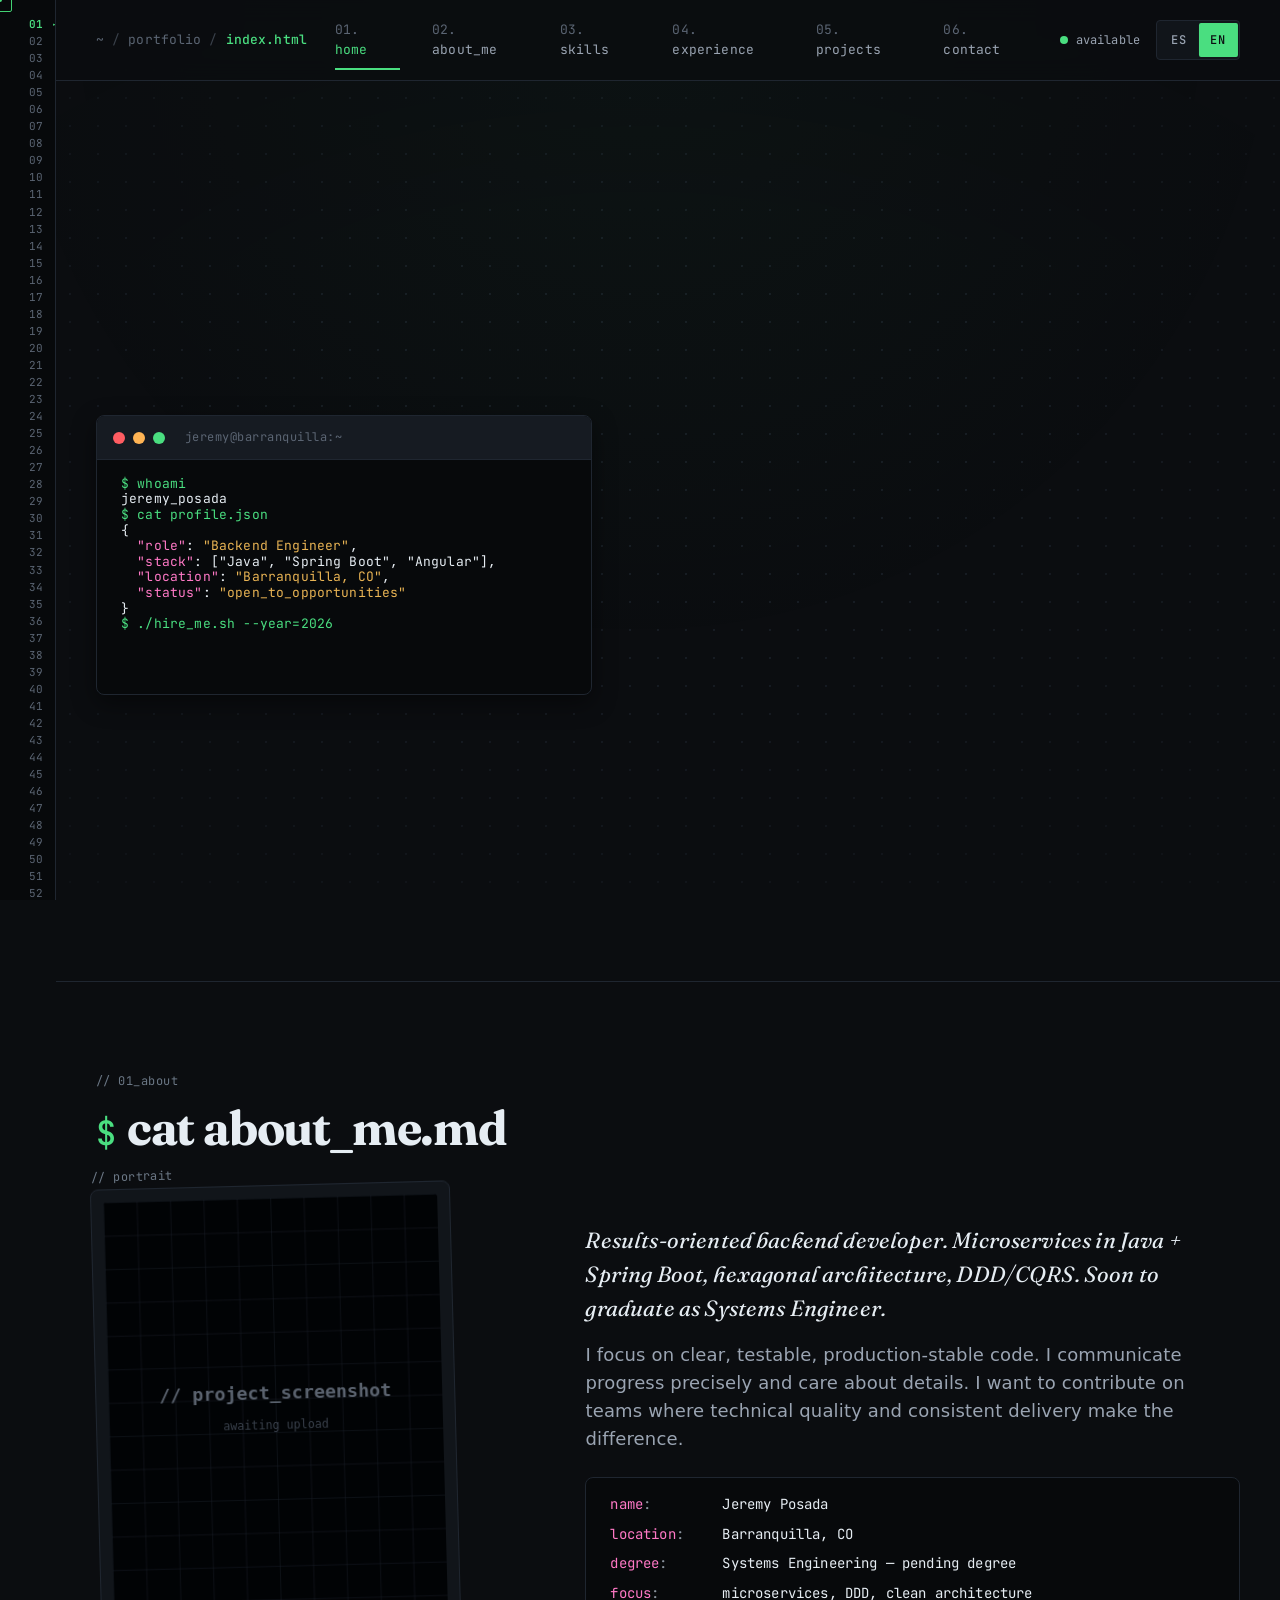
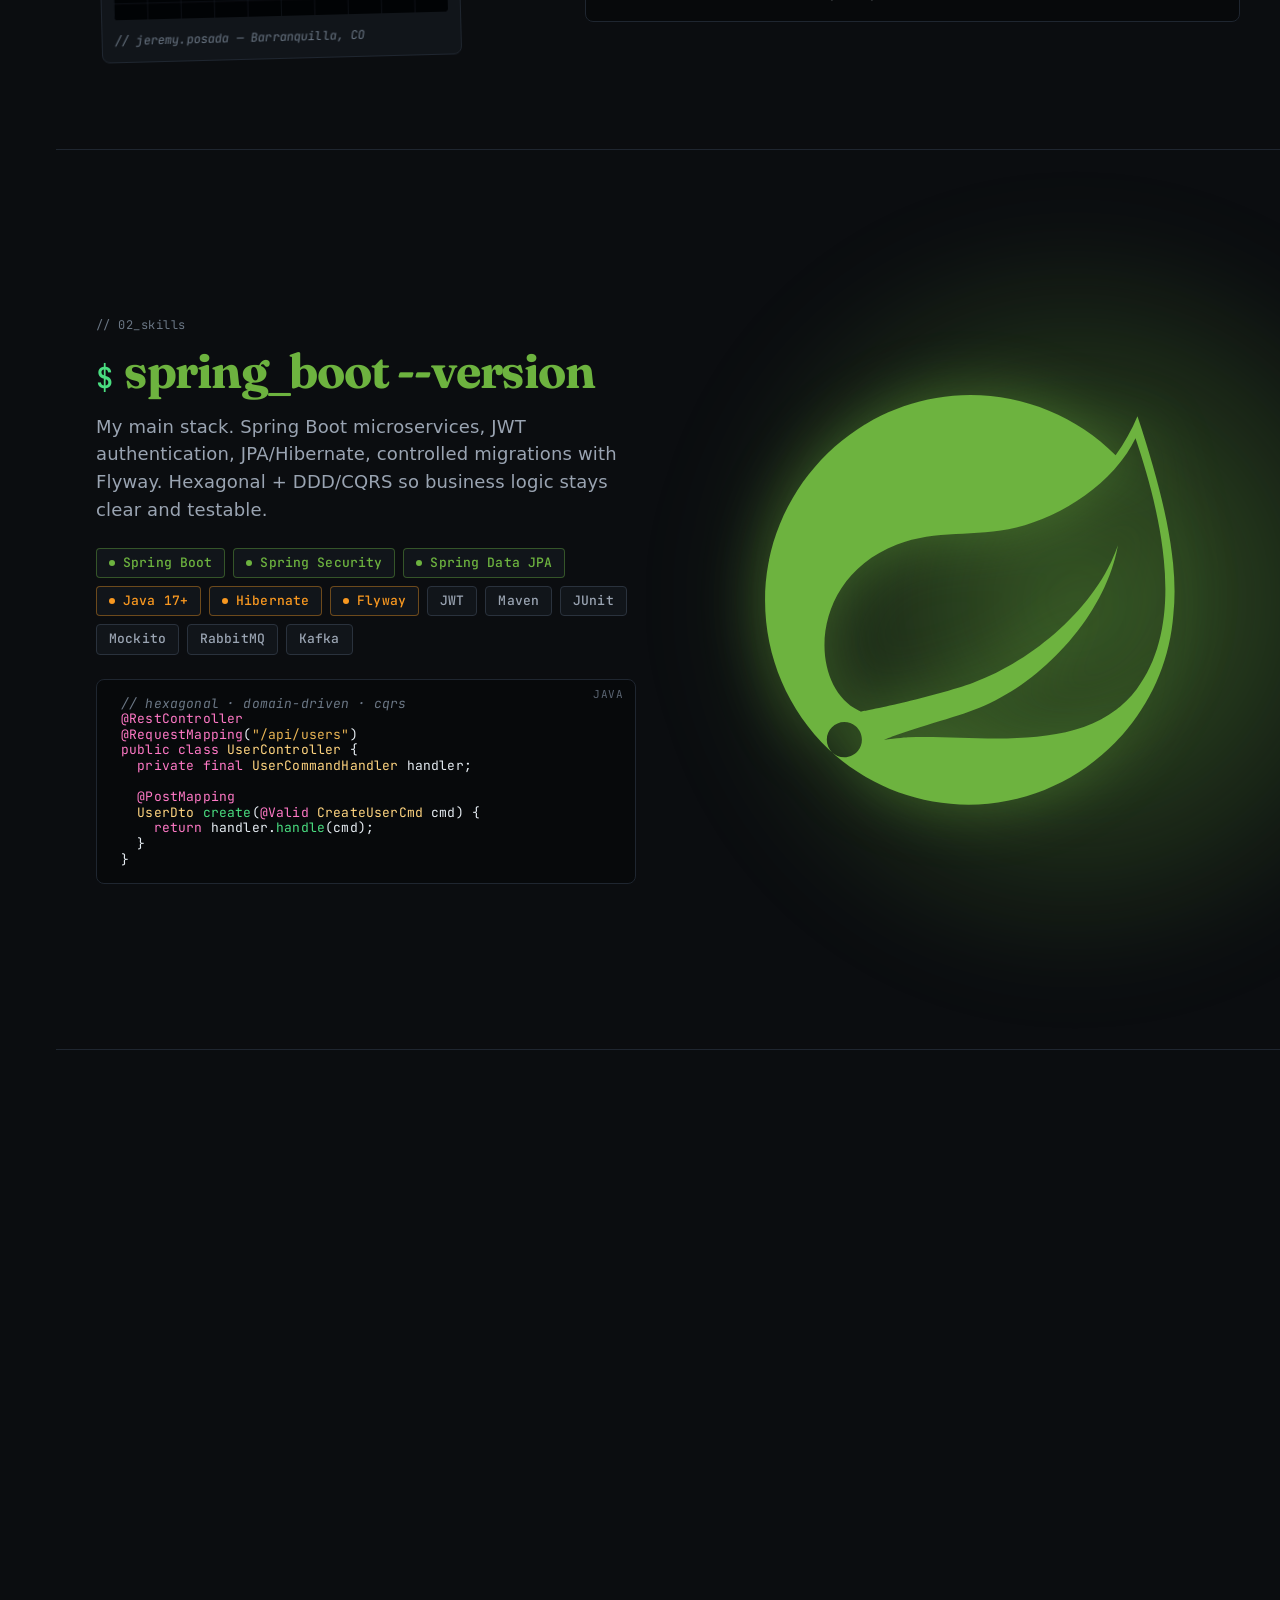
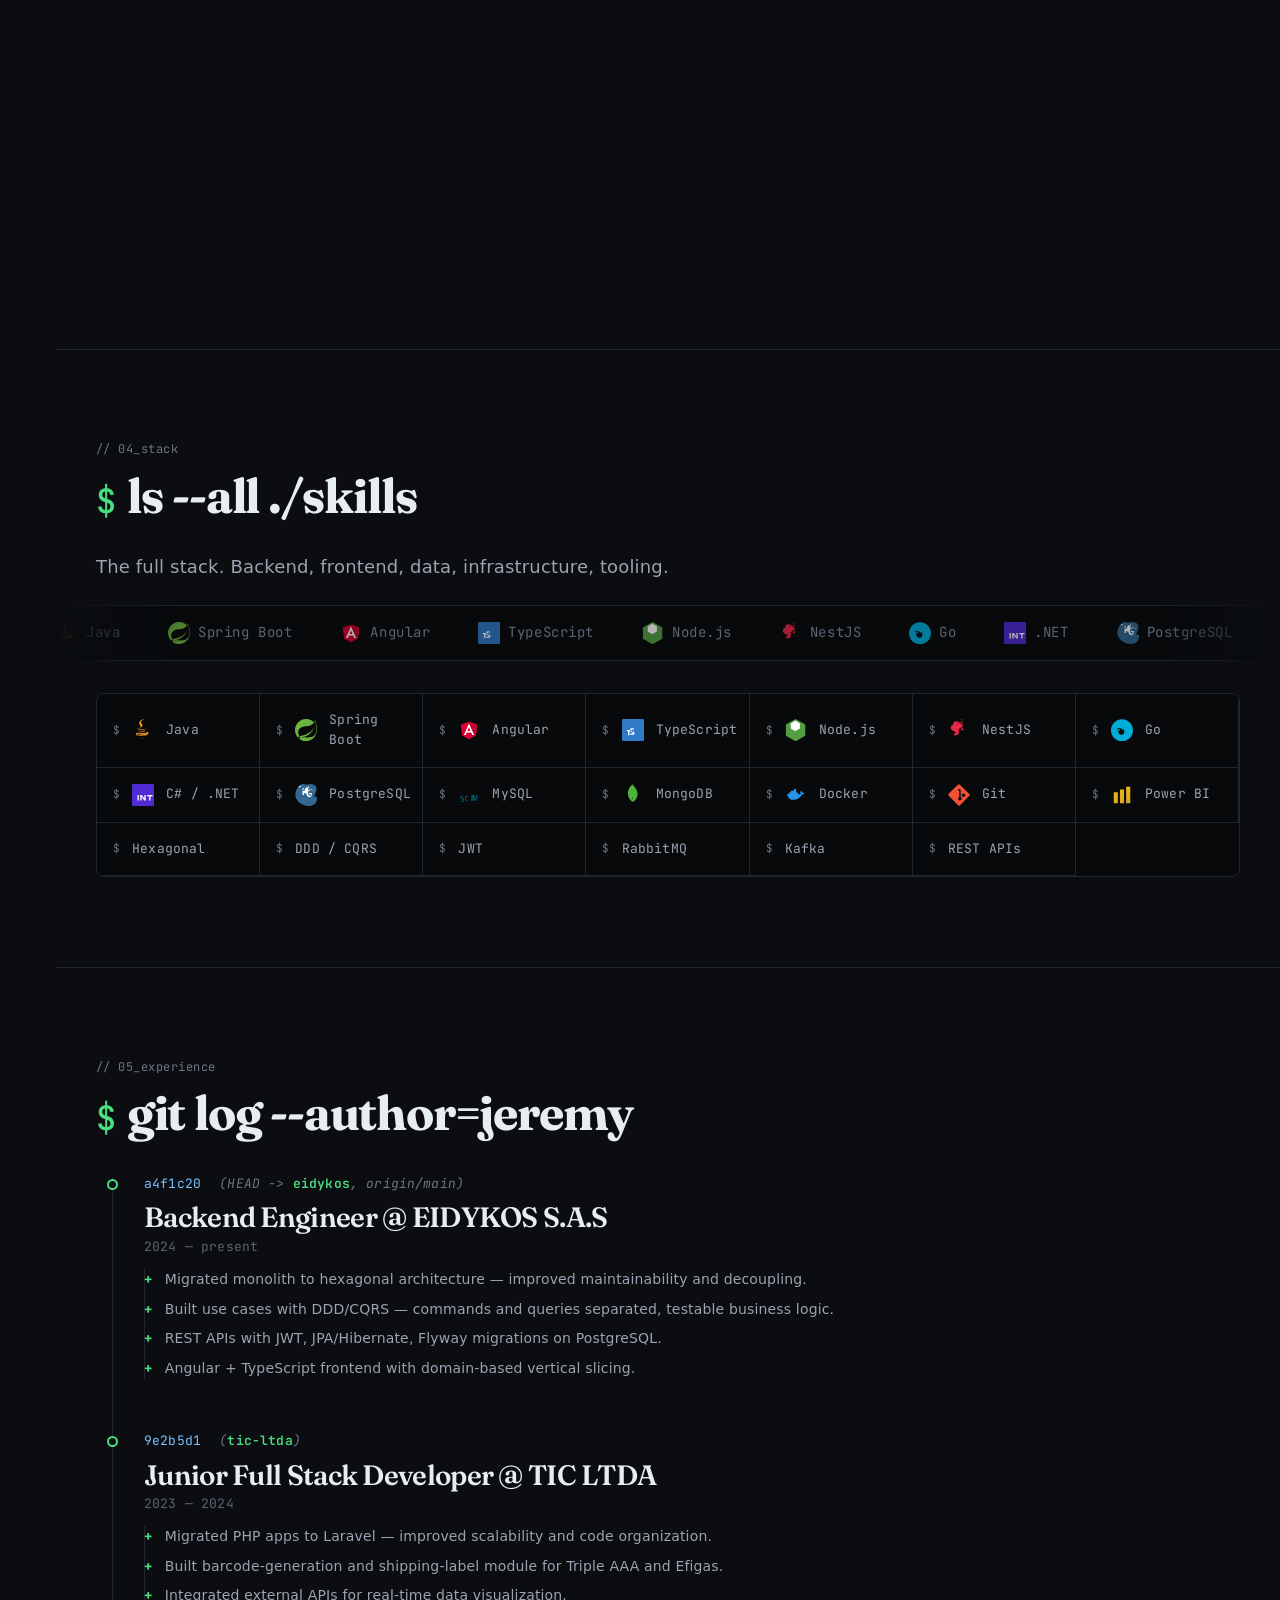
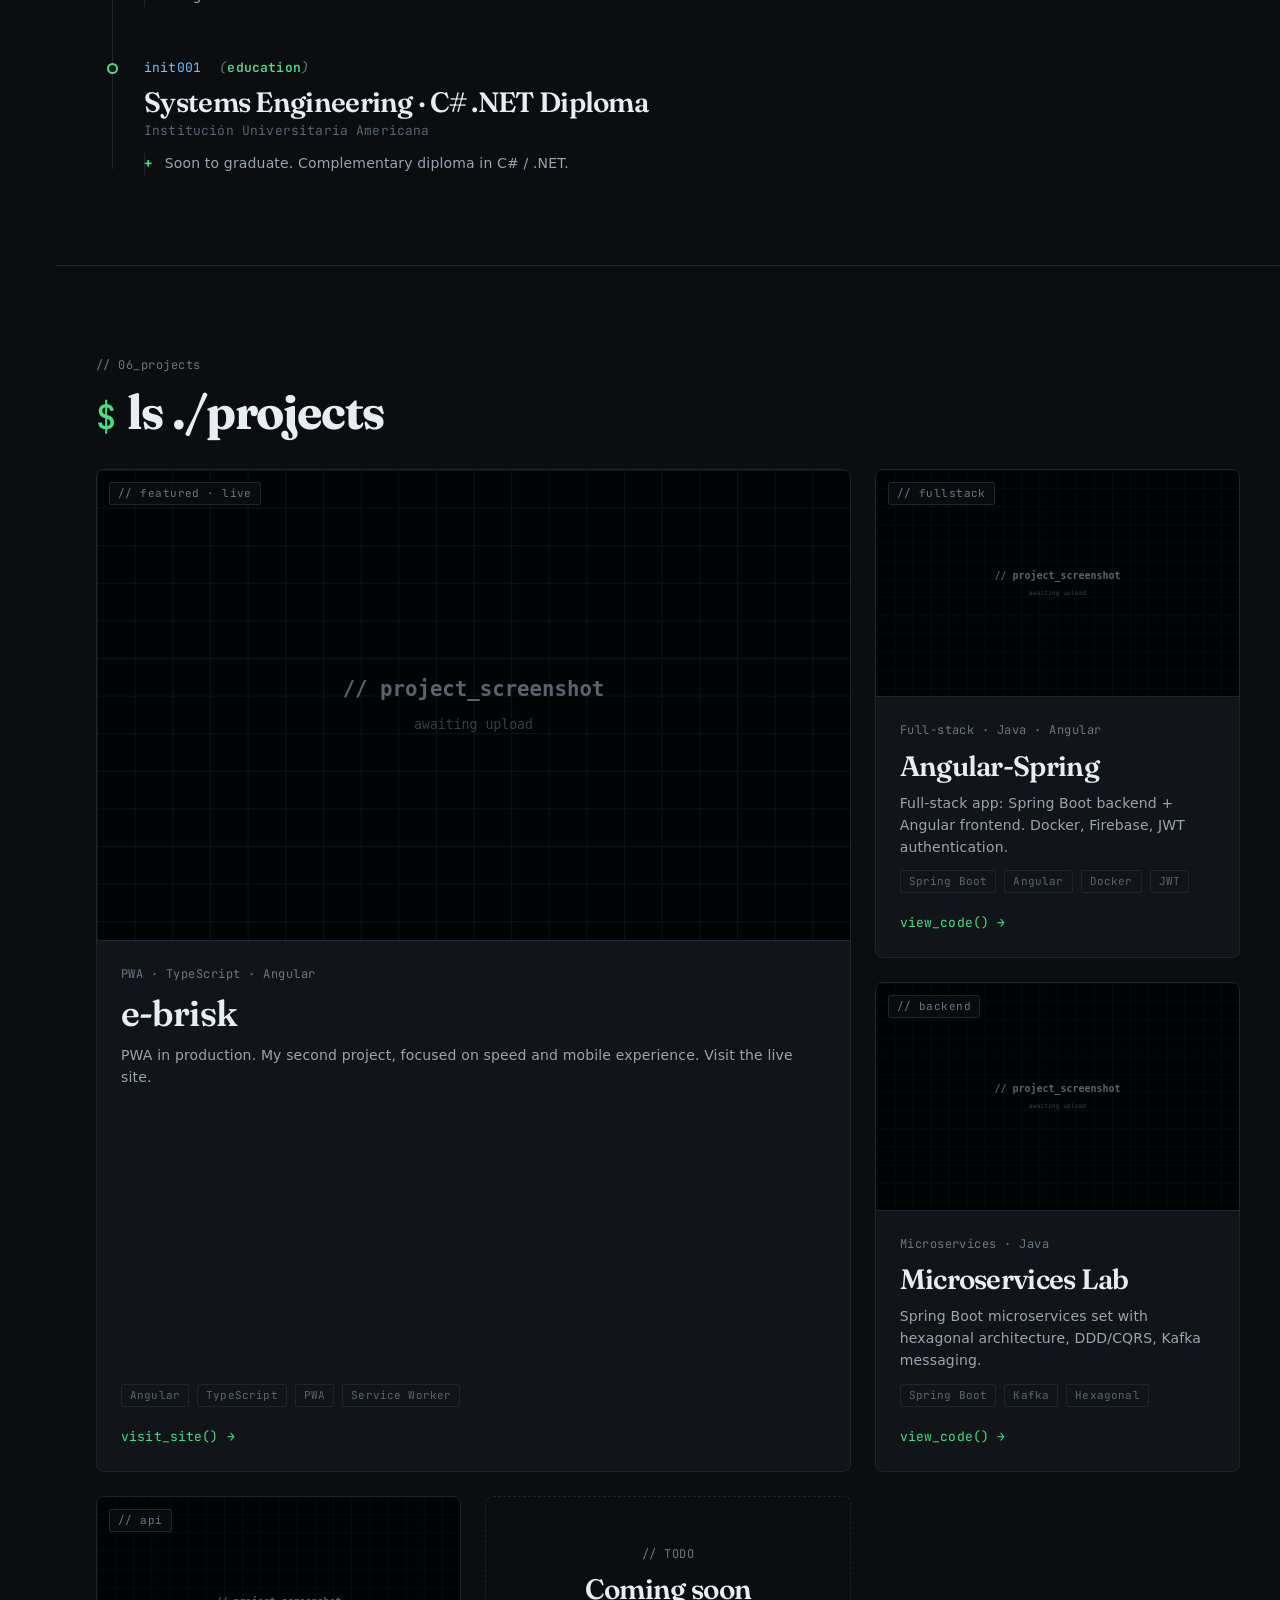
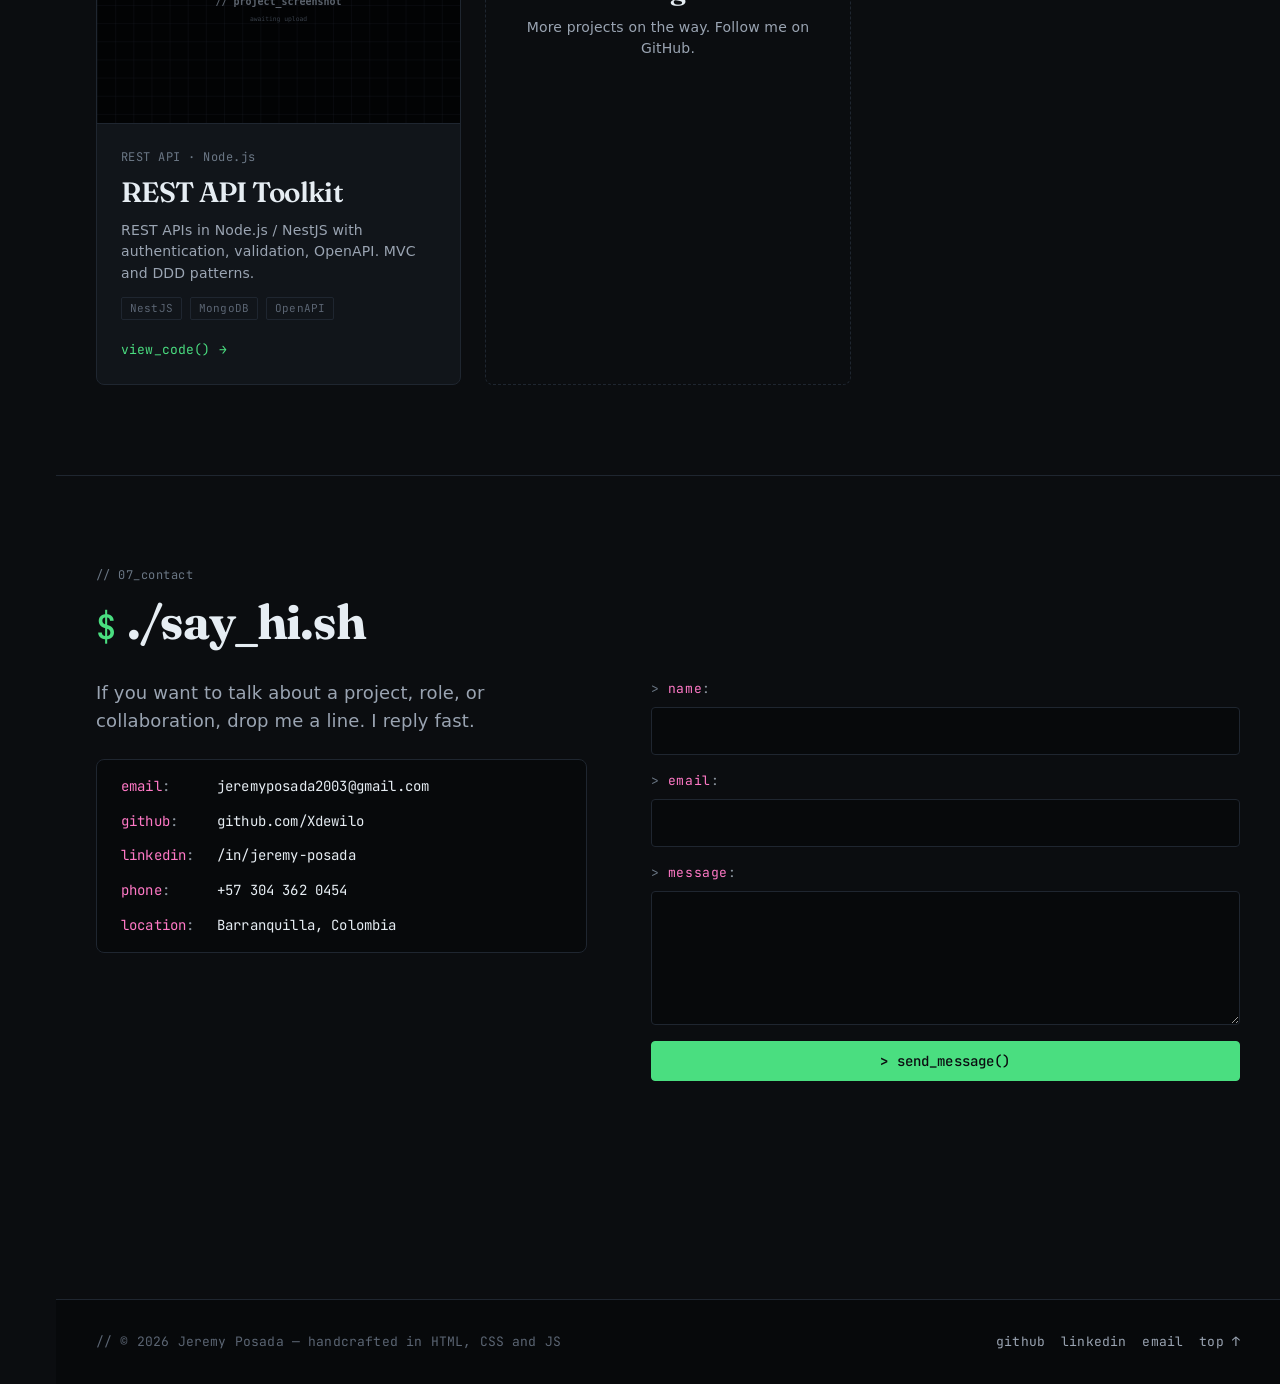
==== commit d77a1d80: "Merge branch 'main' into copilot/create-portfolio-repository" ====
--- a/index.html
+++ b/index.html
@@ -1,565 +1,520 @@
-<!DOCTYPE html>
+<!doctype html>
 <html lang="es">
-  <head>
-    <meta charset="UTF-8" />
-    <meta name="viewport" content="width=device-width, initial-scale=1.0" />
-    <meta name="description" content="Portafolio personal de Xdewilo – Desarrollador Web Full Stack" />
-    <title>Xdewilo | Portafolio</title>
-
-    <!-- Google Fonts -->
-    <link rel="preconnect" href="https://fonts.googleapis.com" />
-    <link rel="preconnect" href="https://fonts.gstatic.com" crossorigin />
-    <link
-      href="https://fonts.googleapis.com/css2?family=Inter:wght@300;400;500;600;700;800&family=Fira+Code:wght@400;500&display=swap"
-      rel="stylesheet"
-    />
-
-    <link rel="stylesheet" href="css/style.css" />
-  </head>
-  <body>
-    <!-- ===== NAVIGATION ===== -->
-    <header class="header" id="header">
-      <nav class="nav container">
-        <a href="#home" class="nav__logo">
-          <span class="nav__logo-bracket">&lt;</span>Xdewilo
-          <span class="nav__logo-bracket">/&gt;</span>
-        </a>
-
-        <ul class="nav__list" id="nav-list">
-          <li><a href="#home" class="nav__link active-link">Inicio</a></li>
-          <li><a href="#about" class="nav__link">Sobre mí</a></li>
-          <li><a href="#skills" class="nav__link">Habilidades</a></li>
-          <li><a href="#projects" class="nav__link">Proyectos</a></li>
-          <li><a href="#contact" class="nav__link">Contacto</a></li>
-        </ul>
-
-        <button class="nav__toggle" id="nav-toggle" aria-label="Abrir menú">
-          <svg viewBox="0 0 24 24" fill="none" stroke="currentColor" stroke-width="2" stroke-linecap="round" stroke-linejoin="round" width="22" height="22" aria-hidden="true"><line x1="3" y1="6" x2="21" y2="6"/><line x1="3" y1="12" x2="21" y2="12"/><line x1="3" y1="18" x2="21" y2="18"/></svg>
-        </button>
+<head>
+  <meta charset="utf-8">
+  <meta name="viewport" content="width=device-width, initial-scale=1, viewport-fit=cover">
+  <meta name="theme-color" content="#0b0d10">
+  <title>Jeremy Posada — Backend Engineer · Microservices Architect</title>
+  <meta name="description" content="Jeremy Posada — Backend developer en Java + Spring Boot. Microservicios, arquitectura hexagonal, DDD/CQRS. Barranquilla, Colombia.">
+  <meta name="author" content="Jeremy Posada">
+
+  <meta property="og:type" content="website">
+  <meta property="og:title" content="Jeremy Posada — Backend Engineer">
+  <meta property="og:description" content="Backend developer en Java + Spring Boot. Microservicios, hexagonal, DDD/CQRS.">
+  <meta property="og:image" content="assets/img/og-cover.png">
+  <meta name="twitter:card" content="summary_large_image">
+
+  <link rel="icon" type="image/svg+xml" href="assets/img/favicons/favicon.svg" id="favicon-link">
+  <link rel="apple-touch-icon" href="assets/img/favicons/favicon.svg">
+
+  <link rel="preconnect" href="https://fonts.googleapis.com">
+  <link rel="preconnect" href="https://fonts.gstatic.com" crossorigin>
+  <link rel="stylesheet" href="https://fonts.googleapis.com/css2?family=Fraunces:opsz,wght@9..144,300;9..144,400;9..144,600;9..144,800&family=JetBrains+Mono:wght@400;500;700&display=swap">
+
+  <link rel="stylesheet" href="styles/main.css">
+</head>
+<body>
+
+<a class="skip-link" href="#main" data-i18n="a11y.skip">Saltar al contenido</a>
+
+<div class="ide-cursor" aria-hidden="true"></div>
+<div class="ide-cursor__dot" aria-hidden="true"></div>
+
+<aside class="ln-rail" aria-hidden="true">
+  <ol id="ln-rail-numbers"></ol>
+</aside>
+
+<header class="site-header">
+  <div class="container site-header__inner">
+    <div class="site-header__brand">
+      <nav class="breadcrumbs" id="breadcrumbs" aria-label="Path">
+        <span class="breadcrumbs__crumb">~</span>
+        <span class="breadcrumbs__sep">/</span>
+        <span class="breadcrumbs__crumb">portfolio</span>
+        <span class="breadcrumbs__sep">/</span>
+        <span class="breadcrumbs__crumb breadcrumbs__crumb--active" id="breadcrumb-active">index.html</span>
       </nav>
-    </header>
-
-    <main>
-      <!-- ===== HERO ===== -->
-      <section class="hero section" id="home">
-        <div class="hero__container container">
-          <div class="hero__content">
-            <p class="hero__greeting">Hola, soy</p>
-            <h1 class="hero__name">Xdewilo</h1>
-            <h2 class="hero__role">
-              <span class="typing-text" id="typing"></span>
-              <span class="cursor">|</span>
-            </h2>
-            <p class="hero__description">
-              Apasionado por construir experiencias digitales modernas, limpias y accesibles.
-              Transformo ideas en código que funciona.
-            </p>
-            <div class="hero__cta">
-              <a href="#projects" class="btn btn--primary">Ver proyectos</a>
-              <a href="#contact" class="btn btn--outline">Contáctame</a>
-            </div>
-            <div class="hero__social">
-              <a
-                href="https://github.com/Xdewilo"
-                target="_blank"
-                rel="noopener noreferrer"
-                aria-label="GitHub"
-                class="hero__social-link"
-              >
-                <!-- GitHub SVG -->
-                <svg viewBox="0 0 24 24" fill="currentColor" width="20" height="20" aria-hidden="true">
-                  <path d="M12 2C6.477 2 2 6.477 2 12c0 4.418 2.865 8.166 6.839 9.489.5.092.682-.217.682-.482 0-.237-.009-.868-.014-1.703-2.782.604-3.369-1.341-3.369-1.341-.454-1.155-1.11-1.462-1.11-1.462-.908-.62.069-.608.069-.608 1.003.071 1.531 1.031 1.531 1.031.892 1.529 2.341 1.088 2.91.832.091-.647.35-1.088.636-1.338-2.22-.253-4.555-1.113-4.555-4.951 0-1.093.39-1.988 1.029-2.688-.103-.253-.446-1.272.098-2.65 0 0 .84-.269 2.75 1.025A9.578 9.578 0 0112 6.836a9.59 9.59 0 012.504.337c1.909-1.294 2.747-1.025 2.747-1.025.546 1.378.202 2.397.1 2.65.64.7 1.028 1.595 1.028 2.688 0 3.848-2.338 4.695-4.566 4.942.359.309.678.919.678 1.852 0 1.336-.012 2.415-.012 2.743 0 .267.18.579.688.481C19.138 20.163 22 16.418 22 12c0-5.523-4.477-10-10-10z"/>
-                </svg>
-              </a>
-              <a
-                href="#"
-                target="_blank"
-                rel="noopener noreferrer"
-                aria-label="LinkedIn"
-                class="hero__social-link"
-              >
-                <!-- LinkedIn SVG -->
-                <svg viewBox="0 0 24 24" fill="currentColor" width="20" height="20" aria-hidden="true">
-                  <path d="M20.447 20.452h-3.554v-5.569c0-1.328-.027-3.037-1.852-3.037-1.853 0-2.136 1.445-2.136 2.939v5.667H9.351V9h3.414v1.561h.046c.477-.9 1.637-1.85 3.37-1.85 3.601 0 4.267 2.37 4.267 5.455v6.286zM5.337 7.433a2.062 2.062 0 01-2.063-2.065 2.064 2.064 0 112.063 2.065zm1.782 13.019H3.555V9h3.564v11.452zM22.225 0H1.771C.792 0 0 .774 0 1.729v20.542C0 23.227.792 24 1.771 24h20.451C23.2 24 24 23.227 24 22.271V1.729C24 .774 23.2 0 22.222 0h.003z"/>
-                </svg>
-              </a>
-              <a
-                href="#"
-                target="_blank"
-                rel="noopener noreferrer"
-                aria-label="Twitter / X"
-                class="hero__social-link"
-              >
-                <!-- X (Twitter) SVG -->
-                <svg viewBox="0 0 24 24" fill="currentColor" width="20" height="20" aria-hidden="true">
-                  <path d="M18.244 2.25h3.308l-7.227 8.26 8.502 11.24H16.17l-4.714-6.231-5.401 6.231H2.747l7.73-8.835L1.254 2.25H8.08l4.259 5.629L18.244 2.25zm-1.161 17.52h1.833L7.084 4.126H5.117L17.083 19.77z"/>
-                </svg>
-              </a>
-            </div>
+    </div>
+
+    <nav class="site-header__nav" id="primary-nav" aria-label="Primary">
+      <a href="#hero"        data-i18n="nav.home">inicio</a>
+      <a href="#about"       data-i18n="nav.about">sobre_mí</a>
+      <a href="#stack"       data-i18n="nav.skills">skills</a>
+      <a href="#experience"  data-i18n="nav.experience">experiencia</a>
+      <a href="#projects"    data-i18n="nav.projects">proyectos</a>
+      <a href="#contact"     data-i18n="nav.contact">contacto</a>
+    </nav>
+
+    <div class="site-header__right">
+      <span class="site-header__available">
+        <span class="status-dot" aria-hidden="true"></span>
+        <span data-i18n="header.available">disponible</span>
+      </span>
+
+      <div class="lang-toggle" role="group" aria-label="Language">
+        <span class="lang-toggle__pill" aria-hidden="true"></span>
+        <button type="button" data-lang="es" aria-pressed="true">ES</button>
+        <button type="button" data-lang="en" aria-pressed="false">EN</button>
+      </div>
+
+      <button type="button" class="menu-toggle" id="menu-toggle" aria-label="Menu" aria-expanded="false" aria-controls="primary-nav">
+        <span class="menu-toggle__bars" aria-hidden="true"></span>
+      </button>
+    </div>
+  </div>
+</header>
+
+<main id="main">
+
+  <!-- Hero -->
+  <section id="hero">
+    <div class="container">
+      <div class="hero__inner">
+
+        <div class="hero__terminal" id="hero-terminal">
+          <header class="terminal__chrome">
+            <span class="dot dot--red"></span>
+            <span class="dot dot--yellow"></span>
+            <span class="dot dot--green"></span>
+            <span class="terminal__title">jeremy@barranquilla:~</span>
+          </header>
+          <pre class="terminal__body" id="boot-sequence" aria-hidden="true"></pre>
+        </div>
+
+        <div class="hero__content">
+          <h1 class="hero__name">
+            <span class="hero__name-line"          data-text-i18n="hero.firstName" data-stagger>JEREMY</span>
+            <span class="hero__name-line hero__name-line--accent" data-text-i18n="hero.lastName" data-stagger>POSADA</span>
+          </h1>
+          <p class="hero__role" data-i18n="hero.role">Backend Engineer · Arquitecto de Microservicios</p>
+          <p class="hero__lead" data-i18n="hero.lead">Construyo backends robustos en Java + Spring Boot con arquitectura hexagonal, DDD y CQRS. Frontends en Angular cuando hace falta.</p>
+          <div class="hero__ctas">
+            <a class="btn btn--primary" href="#projects" data-i18n="hero.ctaProjects">view_projects()</a>
+            <a class="btn btn--ghost" href="assets/cv/CV-Jeremy-Posada.pdf" download data-i18n="hero.ctaCV">download_cv.pdf</a>
           </div>
-
-          <div class="hero__image-wrapper">
-            <div class="code-window">
-              <div class="code-window__bar">
-                <span class="code-window__dot code-window__dot--red"></span>
-                <span class="code-window__dot code-window__dot--yellow"></span>
-                <span class="code-window__dot code-window__dot--green"></span>
-                <span class="code-window__bar-title">portfolio.js</span>
-              </div>
-              <div class="code-window__body">
-                <p><span class="cw-kw">const</span> <span class="cw-var">developer</span> <span class="cw-op">=</span> {</p>
-                <p>&nbsp;&nbsp;<span class="cw-key">name</span><span class="cw-op">:</span> <span class="cw-str">'Xdewilo'</span><span class="cw-op">,</span></p>
-                <p>&nbsp;&nbsp;<span class="cw-key">role</span><span class="cw-op">:</span> <span class="cw-str">'Full Stack Dev'</span><span class="cw-op">,</span></p>
-                <p>&nbsp;&nbsp;<span class="cw-key">skills</span><span class="cw-op">:</span> [<span class="cw-str">'React'</span><span class="cw-op">,</span> <span class="cw-str">'Node'</span><span class="cw-op">,</span> <span class="cw-str">'Python'</span>]<span class="cw-op">,</span></p>
-                <p>&nbsp;&nbsp;<span class="cw-key">passion</span><span class="cw-op">:</span> <span class="cw-str">'código limpio'</span><span class="cw-op">,</span></p>
-                <p>&nbsp;&nbsp;<span class="cw-key">available</span><span class="cw-op">:</span> <span class="cw-bool">true</span><span class="cw-op">,</span></p>
-                <p>}<span class="cw-op">;</span></p>
-                <p>&nbsp;</p>
-                <p><span class="cw-fn">console</span><span class="cw-op">.</span><span class="cw-fn">log</span>(<span class="cw-var">developer</span><span class="cw-op">.</span><span class="cw-key">name</span>)<span class="cw-op">;</span></p>
-                <p class="cw-comment">// → Xdewilo <span class="cw-cursor">▌</span></p>
-              </div>
-            </div>
+          <div class="hero__meta">
+            <span data-i18n="hero.location">Barranquilla, Colombia</span>
+            <span class="status-dot" aria-hidden="true"></span>
+            <span data-i18n="hero.status">abierto a oportunidades</span>
           </div>
         </div>
 
-        <a href="#about" class="hero__scroll" aria-label="Desplazar hacia abajo">
-          <svg viewBox="0 0 24 24" fill="none" stroke="currentColor" stroke-width="2" stroke-linecap="round" stroke-linejoin="round" width="20" height="20" aria-hidden="true">
-            <polyline points="6 9 12 15 18 9"></polyline>
-          </svg>
-        </a>
-      </section>
-
-      <!-- ===== ABOUT ===== -->
-      <section class="about section" id="about">
-        <div class="container">
-          <span class="section__tag">Quién soy</span>
-          <h2 class="section__title">Sobre mí</h2>
-
-          <div class="about__grid">
-            <div class="about__image-col">
-              <div class="about__img-box">
-                <div class="about__img-placeholder">
-                  <svg viewBox="0 0 24 24" fill="none" stroke="currentColor" stroke-width="1.5" stroke-linecap="round" stroke-linejoin="round" width="80" height="80" aria-hidden="true"><polyline points="16 18 22 12 16 6"/><polyline points="8 6 2 12 8 18"/></svg>
-                </div>
-                <div class="about__badge about__badge--top">
-                  <span>1+</span>
-                  <small>Años de experiencia</small>
-                </div>
-                <div class="about__badge about__badge--bottom">
-                  <span>10+</span>
-                  <small>Proyectos completados</small>
-                </div>
-              </div>
+      </div>
+    </div>
+  </section>
+
+  <!-- About -->
+  <section id="about">
+    <div class="container">
+      <p class="section-tag">// 01_about</p>
+      <h2 class="section-title">
+        <span class="prompt">$</span>
+        <span data-i18n="about.title">cat about_me.md</span>
+      </h2>
+
+      <div class="about__grid">
+        <figure class="about__photo">
+          <img src="assets/img/profile.webp" alt="Jeremy Posada" loading="lazy" decoding="async" width="360" height="450" onerror="this.src='assets/img/projects/placeholder.svg'; this.style.aspectRatio='4/5';">
+          <figcaption data-i18n="about.caption">// jeremy.posada — Barranquilla, CO</figcaption>
+        </figure>
+
+        <div class="about__copy">
+          <p data-i18n="about.p1">Desarrollador backend orientado a resultados. Microservicios en Java + Spring Boot, arquitectura hexagonal, DDD/CQRS. Próximo a graduarme de Ingeniería de Sistemas.</p>
+          <p data-i18n="about.p2">Me enfoco en código claro, testeable y estable en producción. Comunico avances con precisión y cuido los detalles. Quiero aportar en equipos donde la calidad técnica y la entrega constante marquen la diferencia.</p>
+
+          <ul class="about__facts">
+            <li><span class="key">name</span><span class="val">Jeremy Posada</span></li>
+            <li><span class="key">location</span><span class="val">Barranquilla, CO</span></li>
+            <li><span class="key">degree</span><span class="val" data-i18n="about.degree">Ingeniería de Sistemas — pendiente título</span></li>
+            <li><span class="key">focus</span><span class="val" data-i18n="about.focus">microservices, DDD, clean arch.</span></li>
+          </ul>
+        </div>
+      </div>
+    </div>
+  </section>
+
+  <!-- Java + Spring cinematic -->
+  <section id="java-spring" class="cinematic cinematic--spring" data-trigger="cinematic" data-once="true" aria-labelledby="spring-title">
+    <div class="cinematic__glow" aria-hidden="true"></div>
+    <div class="cinematic__inner">
+
+      <div class="cinematic__content">
+        <p class="section-tag">// 02_skills</p>
+        <h2 id="spring-title" class="cinematic__title">
+          <span class="prompt">$</span>
+          <span>spring_boot --version</span>
+        </h2>
+        <p class="cinematic__lead" data-i18n="spring.lead">Mi stack principal. Microservicios con Spring Boot, autenticación JWT, JPA/Hibernate y migraciones controladas con Flyway. Hexagonal + DDD/CQRS para que la lógica de negocio quede clara y testeable.</p>
+
+        <div class="cinematic__chips">
+          <span class="chip chip--spring">Spring Boot</span>
+          <span class="chip chip--spring">Spring Security</span>
+          <span class="chip chip--spring">Spring Data JPA</span>
+          <span class="chip chip--java">Java 17+</span>
+          <span class="chip chip--java">Hibernate</span>
+          <span class="chip chip--java">Flyway</span>
+          <span class="chip">JWT</span>
+          <span class="chip">Maven</span>
+          <span class="chip">JUnit</span>
+          <span class="chip">Mockito</span>
+          <span class="chip">RabbitMQ</span>
+          <span class="chip">Kafka</span>
+        </div>
+
+        <pre class="code-block" data-lang="java" aria-hidden="true"><code><span class="syn-com">// hexagonal · domain-driven · cqrs</span>
+<span class="syn-kw">@RestController</span>
+<span class="syn-kw">@RequestMapping</span>(<span class="syn-str">"/api/users"</span>)
+<span class="syn-kw">public class</span> <span class="syn-ty">UserController</span> {
+  <span class="syn-kw">private final</span> <span class="syn-ty">UserCommandHandler</span> handler;
+
+  <span class="syn-kw">@PostMapping</span>
+  <span class="syn-ty">UserDto</span> <span class="syn-fn">create</span>(<span class="syn-kw">@Valid</span> <span class="syn-ty">CreateUserCmd</span> cmd) {
+    <span class="syn-kw">return</span> handler.<span class="syn-fn">handle</span>(cmd);
+  }
+}</code></pre>
+      </div>
+
+      <div class="cinematic__logo" aria-hidden="true">
+        <svg viewBox="0 0 767.8 768" xmlns="http://www.w3.org/2000/svg">
+          <path fill="#6db33f" d="M698.3 40c-10.8 25.8-24.5 50.3-41 72.8C585.1 40.6 487.1 0 385 0 173.8 0 0 174 0 385.5 0 491 43.2 592 119.6 664.8l14.2 12.6c69.4 58.5 157.3 90.7 248 90.7 200.8 0 369.6-157.4 383.9-358 10.5-98.2-18.3-222.4-67.4-370.1zm-524 627c-6.2 7.7-15.7 12.2-25.6 12.2-18.1 0-32.9-14.9-32.9-33s14.9-33 32.9-33c7.5 0 14.9 2.6 20.7 7.4 14.1 11.4 16.3 32.3 4.9 46.4zm522.4-115.4c-95 126.7-297.9 84-428 90.1 0 0-23.1 1.4-46.3 5.2 0 0 8.7-3.7 20-8 91.3-31.8 134.5-38 190-66.5 104.5-53.2 207.8-169.6 229.3-290.7C621.9 398.2 501.3 498.3 391.4 539c-75.3 27.8-211.3 54.8-211.3 54.8l-5.5-2.9C82 545.8 79.2 345.1 247.5 280.3c73.7-28.4 144.2-12.8 223.8-31.8 85-20.2 183.3-84 223.3-167.2 44.8 133.1 98.7 341.5 2.1 470.3z"/>
+        </svg>
+      </div>
+
+    </div>
+  </section>
+
+  <!-- Angular cinematic -->
+  <section id="angular" class="cinematic cinematic--angular" data-trigger="cinematic" data-once="true" aria-labelledby="angular-title">
+    <div class="cinematic__glow" aria-hidden="true"></div>
+    <div class="cinematic__inner">
+
+      <div class="cinematic__content">
+        <p class="section-tag">// 03_skills</p>
+        <h2 id="angular-title" class="cinematic__title">
+          <span class="prompt">$</span>
+          <span>ng serve --frontend</span>
+        </h2>
+        <p class="cinematic__lead" data-i18n="angular.lead">Para el frontend: Angular + TypeScript con vertical slicing por dominio, RxJS para flujos reactivos, Reactive Forms con validación robusta. Frontends que escalan junto al backend.</p>
+
+        <div class="cinematic__chips">
+          <span class="chip chip--angular">Angular 17+</span>
+          <span class="chip chip--angular">TypeScript</span>
+          <span class="chip chip--angular">RxJS</span>
+          <span class="chip chip--angular">Reactive Forms</span>
+          <span class="chip">NgRx</span>
+          <span class="chip">SCSS</span>
+          <span class="chip">Tailwind</span>
+          <span class="chip">Vertical Slicing</span>
+          <span class="chip">PWA</span>
+          <span class="chip">Vite</span>
+        </div>
+
+        <pre class="code-block" data-lang="ts" aria-hidden="true"><code><span class="syn-com">// vertical slicing · reactive forms</span>
+<span class="syn-kw">@Component</span>({ selector: <span class="syn-str">'app-users'</span> })
+<span class="syn-kw">export class</span> <span class="syn-ty">UsersComponent</span> {
+  users$ = <span class="syn-kw">this</span>.api.<span class="syn-fn">list</span>().<span class="syn-fn">pipe</span>(
+    <span class="syn-fn">map</span>(u =&gt; u.<span class="syn-fn">filter</span>(x =&gt; x.active)),
+    <span class="syn-fn">shareReplay</span>(<span class="syn-num">1</span>),
+  );
+}</code></pre>
+      </div>
+
+      <div class="cinematic__logo" aria-hidden="true">
+        <svg viewBox="0 0 250 250" xmlns="http://www.w3.org/2000/svg">
+          <path fill="#DD0031" d="M125 30L31.9 63.2l14.2 123.1L125 230l78.9-43.7 14.2-123.1z"/>
+          <path fill="#C3002F" d="M125 30v22.2-.1V230l78.9-43.7 14.2-123.1L125 30z"/>
+          <path fill="#FFFFFF" d="M125 52.1L66.8 182.6h21.7l11.7-29.2h49.4l11.7 29.2H183L125 52.1zm17 83.3h-34l17-40.9 17 40.9z"/>
+        </svg>
+      </div>
+
+    </div>
+  </section>
+
+  <!-- Stack grid -->
+  <section id="stack">
+    <div class="container">
+      <p class="section-tag">// 04_stack</p>
+      <h2 class="section-title">
+        <span class="prompt">$</span>
+        <span data-i18n="stack.title">ls --all ./skills</span>
+      </h2>
+      <p class="stack__intro" data-i18n="stack.intro">El stack completo. Backend, frontend, datos, infra, herramientas.</p>
+    </div>
+
+    <div class="marquee" aria-hidden="true">
+      <div class="marquee__track">
+        <span class="marquee__item"><img src="assets/svg/logo-java.svg"       alt="">Java</span>
+        <span class="marquee__item"><img src="assets/svg/logo-spring.svg"     alt="">Spring Boot</span>
+        <span class="marquee__item"><img src="assets/svg/logo-angular.svg"    alt="">Angular</span>
+        <span class="marquee__item"><img src="assets/svg/logo-typescript.svg" alt="">TypeScript</span>
+        <span class="marquee__item"><img src="assets/svg/logo-node.svg"       alt="">Node.js</span>
+        <span class="marquee__item"><img src="assets/svg/logo-nestjs.svg"     alt="">NestJS</span>
+        <span class="marquee__item"><img src="assets/svg/logo-go.svg"         alt="">Go</span>
+        <span class="marquee__item"><img src="assets/svg/logo-dotnet.svg"     alt="">.NET</span>
+        <span class="marquee__item"><img src="assets/svg/logo-postgres.svg"   alt="">PostgreSQL</span>
+        <span class="marquee__item"><img src="assets/svg/logo-mysql.svg"      alt="">MySQL</span>
+        <span class="marquee__item"><img src="assets/svg/logo-mongo.svg"      alt="">MongoDB</span>
+        <span class="marquee__item"><img src="assets/svg/logo-docker.svg"     alt="">Docker</span>
+        <span class="marquee__item"><img src="assets/svg/logo-git.svg"        alt="">Git</span>
+        <span class="marquee__item"><img src="assets/svg/logo-powerbi.svg"    alt="">Power BI</span>
+        <!-- duplicate for seamless loop -->
+        <span class="marquee__item"><img src="assets/svg/logo-java.svg"       alt="">Java</span>
+        <span class="marquee__item"><img src="assets/svg/logo-spring.svg"     alt="">Spring Boot</span>
+        <span class="marquee__item"><img src="assets/svg/logo-angular.svg"    alt="">Angular</span>
+        <span class="marquee__item"><img src="assets/svg/logo-typescript.svg" alt="">TypeScript</span>
+        <span class="marquee__item"><img src="assets/svg/logo-node.svg"       alt="">Node.js</span>
+        <span class="marquee__item"><img src="assets/svg/logo-nestjs.svg"     alt="">NestJS</span>
+        <span class="marquee__item"><img src="assets/svg/logo-go.svg"         alt="">Go</span>
+        <span class="marquee__item"><img src="assets/svg/logo-dotnet.svg"     alt="">.NET</span>
+        <span class="marquee__item"><img src="assets/svg/logo-postgres.svg"   alt="">PostgreSQL</span>
+        <span class="marquee__item"><img src="assets/svg/logo-mysql.svg"      alt="">MySQL</span>
+        <span class="marquee__item"><img src="assets/svg/logo-mongo.svg"      alt="">MongoDB</span>
+        <span class="marquee__item"><img src="assets/svg/logo-docker.svg"     alt="">Docker</span>
+        <span class="marquee__item"><img src="assets/svg/logo-git.svg"        alt="">Git</span>
+        <span class="marquee__item"><img src="assets/svg/logo-powerbi.svg"    alt="">Power BI</span>
+      </div>
+    </div>
+
+    <div class="container">
+      <ul class="stack__grid">
+        <li class="stack__cell"><img src="assets/svg/logo-java.svg" alt=""><span>Java</span></li>
+        <li class="stack__cell"><img src="assets/svg/logo-spring.svg" alt=""><span>Spring Boot</span></li>
+        <li class="stack__cell"><img src="assets/svg/logo-angular.svg" alt=""><span>Angular</span></li>
+        <li class="stack__cell"><img src="assets/svg/logo-typescript.svg" alt=""><span>TypeScript</span></li>
+        <li class="stack__cell"><img src="assets/svg/logo-node.svg" alt=""><span>Node.js</span></li>
+        <li class="stack__cell"><img src="assets/svg/logo-nestjs.svg" alt=""><span>NestJS</span></li>
+        <li class="stack__cell"><img src="assets/svg/logo-go.svg" alt=""><span>Go</span></li>
+        <li class="stack__cell"><img src="assets/svg/logo-dotnet.svg" alt=""><span>C# / .NET</span></li>
+        <li class="stack__cell"><img src="assets/svg/logo-postgres.svg" alt=""><span>PostgreSQL</span></li>
+        <li class="stack__cell"><img src="assets/svg/logo-mysql.svg" alt=""><span>MySQL</span></li>
+        <li class="stack__cell"><img src="assets/svg/logo-mongo.svg" alt=""><span>MongoDB</span></li>
+        <li class="stack__cell"><img src="assets/svg/logo-docker.svg" alt=""><span>Docker</span></li>
+        <li class="stack__cell"><img src="assets/svg/logo-git.svg" alt=""><span>Git</span></li>
+        <li class="stack__cell"><img src="assets/svg/logo-powerbi.svg" alt=""><span>Power BI</span></li>
+        <li class="stack__cell"><span>Hexagonal</span></li>
+        <li class="stack__cell"><span>DDD / CQRS</span></li>
+        <li class="stack__cell"><span>JWT</span></li>
+        <li class="stack__cell"><span>RabbitMQ</span></li>
+        <li class="stack__cell"><span>Kafka</span></li>
+        <li class="stack__cell"><span>REST APIs</span></li>
+      </ul>
+    </div>
+  </section>
+
+  <!-- Experience -->
+  <section id="experience">
+    <div class="container">
+      <p class="section-tag">// 05_experience</p>
+      <h2 class="section-title">
+        <span class="prompt">$</span>
+        <span data-i18n="experience.title">git log --author=jeremy</span>
+      </h2>
+
+      <ol class="git-log">
+        <li class="commit" data-anim="commit">
+          <div>
+            <span class="commit__hash">a4f1c20</span>
+            <span class="commit__refs">(HEAD -&gt; <strong>eidykos</strong>, origin/main)</span>
+          </div>
+          <h3 class="commit__title" data-i18n="exp.eidykos.role">Backend Engineer @ EIDYKOS S.A.S</h3>
+          <p class="commit__date">2024 — <span data-i18n="exp.present">presente</span></p>
+          <ul class="commit__body">
+            <li data-i18n="exp.eidykos.b1">Migración del monolito a arquitectura hexagonal — mejor mantenibilidad y desacoplamiento.</li>
+            <li data-i18n="exp.eidykos.b2">Casos de uso con DDD/CQRS — comandos y queries separados, lógica de negocio testeable.</li>
+            <li data-i18n="exp.eidykos.b3">APIs REST con JWT, JPA/Hibernate, migraciones con Flyway en PostgreSQL.</li>
+            <li data-i18n="exp.eidykos.b4">Frontend Angular + TypeScript con vertical slicing por dominios.</li>
+          </ul>
+        </li>
+
+        <li class="commit" data-anim="commit">
+          <div>
+            <span class="commit__hash">9e2b5d1</span>
+            <span class="commit__refs">(<strong>tic-ltda</strong>)</span>
+          </div>
+          <h3 class="commit__title" data-i18n="exp.tic.role">Junior Full Stack Developer @ TIC LTDA</h3>
+          <p class="commit__date">2023 — 2024</p>
+          <ul class="commit__body">
+            <li data-i18n="exp.tic.b1">Migración de aplicaciones PHP → Laravel — mejora de escalabilidad y organización.</li>
+            <li data-i18n="exp.tic.b2">Módulo de generación de códigos de barras y guías de envío para Triple AAA y Efigas.</li>
+            <li data-i18n="exp.tic.b3">Consumo de APIs externas para visualización de datos en tiempo real.</li>
+          </ul>
+        </li>
+
+        <li class="commit" data-anim="commit">
+          <div>
+            <span class="commit__hash">init001</span>
+            <span class="commit__refs">(<strong>education</strong>)</span>
+          </div>
+          <h3 class="commit__title" data-i18n="exp.edu.role">Ingeniería de Sistemas · Diplomado C# .NET</h3>
+          <p class="commit__date">Institución Universitaria Americana</p>
+          <ul class="commit__body">
+            <li data-i18n="exp.edu.b1">Próximo a graduarme. Diplomado complementario en C# / .NET.</li>
+          </ul>
+        </li>
+      </ol>
+    </div>
+  </section>
+
+  <!-- Projects -->
+  <section id="projects">
+    <div class="container">
+      <p class="section-tag">// 06_projects</p>
+      <h2 class="section-title">
+        <span class="prompt">$</span>
+        <span data-i18n="projects.title">ls ./projects</span>
+      </h2>
+
+      <div class="projects__grid">
+
+        <article class="project project--featured" data-anim="card">
+          <a class="project__link" href="https://e-brisk.com" target="_blank" rel="noopener" data-cursor>
+            <figure class="project__media" data-meta="// featured · live">
+              <img src="assets/img/projects/e-brisk.webp" alt="e-brisk preview" loading="lazy" width="800" height="500" onerror="this.src='assets/img/projects/placeholder.svg';">
+            </figure>
+            <div class="project__body">
+              <p class="project__meta">PWA · TypeScript · Angular</p>
+              <h3 class="project__title">e-brisk</h3>
+              <p class="project__desc" data-i18n="projects.ebrisk.desc">PWA en producción. Mi segundo proyecto, enfocado en velocidad y experiencia móvil. Visita el sitio en vivo.</p>
+              <ul class="project__stack">
+                <li>Angular</li><li>TypeScript</li><li>PWA</li><li>Service Worker</li>
+              </ul>
+              <span class="project__cta" data-i18n="projects.cta.visit">visit_site() →</span>
             </div>
-
-            <div class="about__info">
-              <p class="about__text">
-                Soy un desarrollador web con pasión por crear soluciones digitales funcionales y
-                estéticamente atractivas. Me especializo en tecnologías modernas del ecosistema web
-                y siempre busco seguir aprendiendo y mejorando.
-              </p>
-              <p class="about__text">
-                Mi enfoque combina buenas prácticas de ingeniería de software con un ojo para el
-                diseño, asegurando que cada proyecto no solo funcione correctamente, sino que
-                también brinde una excelente experiencia de usuario.
-              </p>
-
-              <ul class="about__details">
-                <li>
-                  <svg viewBox="0 0 24 24" fill="none" stroke="currentColor" stroke-width="2" stroke-linecap="round" stroke-linejoin="round" width="16" height="16" aria-hidden="true"><path d="M21 10c0 7-9 13-9 13s-9-6-9-13a9 9 0 0 1 18 0z"/><circle cx="12" cy="10" r="3"/></svg>
-                  <span>Disponible para proyectos remotos</span>
-                </li>
-                <li>
-                  <svg viewBox="0 0 24 24" fill="none" stroke="currentColor" stroke-width="2" stroke-linecap="round" stroke-linejoin="round" width="16" height="16" aria-hidden="true"><path d="M22 10v6M2 10l10-5 10 5-10 5z"/><path d="M6 12v5c3 3 9 3 12 0v-5"/></svg>
-                  <span>Desarrollo Web Full Stack</span>
-                </li>
-                <li>
-                  <svg viewBox="0 0 24 24" fill="none" stroke="currentColor" stroke-width="2" stroke-linecap="round" stroke-linejoin="round" width="16" height="16" aria-hidden="true"><circle cx="12" cy="12" r="10"/><line x1="2" y1="12" x2="22" y2="12"/><path d="M12 2a15.3 15.3 0 0 1 4 10 15.3 15.3 0 0 1-4 10 15.3 15.3 0 0 1-4-10 15.3 15.3 0 0 1 4-10z"/></svg>
-                  <span>Español · Inglés</span>
-                </li>
+          </a>
+        </article>
+
+        <article class="project" data-anim="card">
+          <a class="project__link" href="https://github.com/Xdewilo/Angular-Spring" target="_blank" rel="noopener" data-cursor>
+            <figure class="project__media" data-meta="// fullstack">
+              <img src="assets/img/projects/angular-spring.webp" alt="Angular-Spring preview" loading="lazy" width="800" height="500" onerror="this.src='assets/img/projects/placeholder.svg';">
+            </figure>
+            <div class="project__body">
+              <p class="project__meta">Full-stack · Java · Angular</p>
+              <h3 class="project__title">Angular-Spring</h3>
+              <p class="project__desc" data-i18n="projects.angularSpring.desc">Aplicación full-stack: backend Spring Boot + frontend Angular. Docker, Firebase, autenticación JWT.</p>
+              <ul class="project__stack">
+                <li>Spring Boot</li><li>Angular</li><li>Docker</li><li>JWT</li>
               </ul>
-
-              <a href="#contact" class="btn btn--primary">Hablemos</a>
+              <span class="project__cta" data-i18n="projects.cta.code">view_code() →</span>
             </div>
+          </a>
+        </article>
+
+        <article class="project" data-anim="card">
+          <a class="project__link" href="https://github.com/Xdewilo" target="_blank" rel="noopener" data-cursor>
+            <figure class="project__media" data-meta="// backend">
+              <img src="assets/img/projects/placeholder.svg" alt="" loading="lazy">
+            </figure>
+            <div class="project__body">
+              <p class="project__meta">Microservices · Java</p>
+              <h3 class="project__title" data-i18n="projects.slot1.title">Microservices Lab</h3>
+              <p class="project__desc" data-i18n="projects.slot1.desc">Set de microservicios Spring Boot con arquitectura hexagonal, DDD/CQRS, comunicación vía Kafka.</p>
+              <ul class="project__stack">
+                <li>Spring Boot</li><li>Kafka</li><li>Hexagonal</li>
+              </ul>
+              <span class="project__cta" data-i18n="projects.cta.code">view_code() →</span>
+            </div>
+          </a>
+        </article>
+
+        <article class="project" data-anim="card">
+          <a class="project__link" href="https://github.com/Xdewilo" target="_blank" rel="noopener" data-cursor>
+            <figure class="project__media" data-meta="// api">
+              <img src="assets/img/projects/placeholder.svg" alt="" loading="lazy">
+            </figure>
+            <div class="project__body">
+              <p class="project__meta">REST API · Node.js</p>
+              <h3 class="project__title" data-i18n="projects.slot2.title">REST API Toolkit</h3>
+              <p class="project__desc" data-i18n="projects.slot2.desc">APIs REST en Node.js / NestJS con autenticación, validación, OpenAPI. Patrones MVC y DDD.</p>
+              <ul class="project__stack">
+                <li>NestJS</li><li>MongoDB</li><li>OpenAPI</li>
+              </ul>
+              <span class="project__cta" data-i18n="projects.cta.code">view_code() →</span>
+            </div>
+          </a>
+        </article>
+
+        <article class="project project--placeholder" data-anim="card">
+          <div class="project__body">
+            <p class="project__meta">// TODO</p>
+            <h3 class="project__title" data-i18n="projects.slot3.title">Próximamente</h3>
+            <p class="project__desc" data-i18n="projects.slot3.desc">Más proyectos en camino. Sígueme en GitHub.</p>
           </div>
+        </article>
+
+      </div>
+    </div>
+  </section>
+
+  <!-- Contact -->
+  <section id="contact">
+    <div class="container">
+      <p class="section-tag">// 07_contact</p>
+      <h2 class="section-title">
+        <span class="prompt">$</span>
+        <span data-i18n="contact.title">./say_hi.sh</span>
+      </h2>
+
+      <div class="contact__grid">
+        <div class="contact__info">
+          <p data-i18n="contact.lead">Si quieres hablar de un proyecto, vacante o colaboración, escríbeme. Respondo rápido.</p>
+          <ul class="contact__channels">
+            <li><span class="key">email</span><a href="mailto:jeremyposada2003@gmail.com">jeremyposada2003@gmail.com</a></li>
+            <li><span class="key">github</span><a href="https://github.com/Xdewilo" target="_blank" rel="noopener">github.com/Xdewilo</a></li>
+            <li><span class="key">linkedin</span><a href="https://www.linkedin.com/in/jeremy-posada-56855820b" target="_blank" rel="noopener">/in/jeremy-posada</a></li>
+            <li><span class="key">phone</span><a href="tel:+573043620454">+57 304 362 0454</a></li>
+            <li><span class="key">location</span><span>Barranquilla, Colombia</span></li>
+          </ul>
         </div>
-      </section>
-
-      <!-- ===== SKILLS ===== -->
-      <section class="skills section" id="skills">
-        <div class="container">
-          <span class="section__tag">Lo que sé hacer</span>
-          <h2 class="section__title">Habilidades</h2>
-
-          <div class="skills__grid">
-            <!-- Frontend -->
-            <div class="skill-card reveal">
-              <div class="skill-card__icon skill-card__icon--blue">
-                <svg viewBox="0 0 24 24" fill="none" stroke="currentColor" stroke-width="2" stroke-linecap="round" stroke-linejoin="round" width="24" height="24" aria-hidden="true"><rect x="2" y="3" width="20" height="14" rx="2"/><line x1="8" y1="21" x2="16" y2="21"/><line x1="12" y1="17" x2="12" y2="21"/><polyline points="8 10 6 12 8 14"/><polyline points="16 10 18 12 16 14"/><line x1="10" y1="12" x2="14" y2="12"/></svg>
-              </div>
-              <h3 class="skill-card__title">Frontend</h3>
-              <ul class="skill-card__list">
-                <li>
-                  <span class="tech-badge tech-badge--orange">H5</span>
-                  <span>HTML5</span>
-                  <div class="skill-bar"><div class="skill-bar__fill" style="--pct: 90%"></div></div>
-                </li>
-                <li>
-                  <span class="tech-badge tech-badge--blue">CSS</span>
-                  <span>CSS3 / SASS</span>
-                  <div class="skill-bar"><div class="skill-bar__fill" style="--pct: 85%"></div></div>
-                </li>
-                <li>
-                  <span class="tech-badge tech-badge--yellow">JS</span>
-                  <span>JavaScript</span>
-                  <div class="skill-bar"><div class="skill-bar__fill" style="--pct: 80%"></div></div>
-                </li>
-                <li>
-                  <span class="tech-badge tech-badge--cyan">Re</span>
-                  <span>React</span>
-                  <div class="skill-bar"><div class="skill-bar__fill" style="--pct: 75%"></div></div>
-                </li>
-              </ul>
-            </div>
-
-            <!-- Backend -->
-            <div class="skill-card reveal">
-              <div class="skill-card__icon skill-card__icon--green">
-                <svg viewBox="0 0 24 24" fill="none" stroke="currentColor" stroke-width="2" stroke-linecap="round" stroke-linejoin="round" width="24" height="24" aria-hidden="true"><rect x="2" y="2" width="20" height="8" rx="2" ry="2"/><rect x="2" y="14" width="20" height="8" rx="2" ry="2"/><line x1="6" y1="6" x2="6.01" y2="6"/><line x1="6" y1="18" x2="6.01" y2="18"/></svg>
-              </div>
-              <h3 class="skill-card__title">Backend</h3>
-              <ul class="skill-card__list">
-                <li>
-                  <span class="tech-badge tech-badge--green">No</span>
-                  <span>Node.js</span>
-                  <div class="skill-bar"><div class="skill-bar__fill" style="--pct: 75%"></div></div>
-                </li>
-                <li>
-                  <svg viewBox="0 0 24 24" fill="none" stroke="currentColor" stroke-width="2" stroke-linecap="round" stroke-linejoin="round" width="18" height="18" aria-hidden="true"><ellipse cx="12" cy="5" rx="9" ry="3"/><path d="M21 12c0 1.66-4 3-9 3s-9-1.34-9-3"/><path d="M3 5v14c0 1.66 4 3 9 3s9-1.34 9-3V5"/></svg>
-                  <span>SQL / NoSQL</span>
-                  <div class="skill-bar"><div class="skill-bar__fill" style="--pct: 70%"></div></div>
-                </li>
-                <li>
-                  <span class="tech-badge tech-badge--blue">Py</span>
-                  <span>Python</span>
-                  <div class="skill-bar"><div class="skill-bar__fill" style="--pct: 65%"></div></div>
-                </li>
-                <li>
-                  <svg viewBox="0 0 24 24" fill="none" stroke="currentColor" stroke-width="2" stroke-linecap="round" stroke-linejoin="round" width="18" height="18" aria-hidden="true"><path d="M18 6L6 18"/><path d="M7 17H4a3 3 0 0 1-3-3 7 7 0 0 1 7-7h3"/><path d="M17 7h3a3 3 0 0 1 3 3 7 7 0 0 1-7 7h-3"/><line x1="8" y1="2" x2="8" y2="5"/><line x1="16" y1="19" x2="16" y2="22"/></svg>
-                  <span>REST APIs</span>
-                  <div class="skill-bar"><div class="skill-bar__fill" style="--pct: 80%"></div></div>
-                </li>
-              </ul>
-            </div>
-
-            <!-- Herramientas -->
-            <div class="skill-card reveal">
-              <div class="skill-card__icon skill-card__icon--purple">
-                <svg viewBox="0 0 24 24" fill="none" stroke="currentColor" stroke-width="2" stroke-linecap="round" stroke-linejoin="round" width="24" height="24" aria-hidden="true"><path d="M14.7 6.3a1 1 0 0 0 0 1.4l1.6 1.6a1 1 0 0 0 1.4 0l3.77-3.77a6 6 0 0 1-7.94 7.94l-6.91 6.91a2.12 2.12 0 0 1-3-3l6.91-6.91a6 6 0 0 1 7.94-7.94l-3.76 3.76z"/></svg>
-              </div>
-              <h3 class="skill-card__title">Herramientas</h3>
-              <ul class="skill-card__list">
-                <li>
-                  <span class="tech-badge tech-badge--orange">Git</span>
-                  <span>Git / GitHub</span>
-                  <div class="skill-bar"><div class="skill-bar__fill" style="--pct: 85%"></div></div>
-                </li>
-                <li>
-                  <span class="tech-badge tech-badge--cyan">Dk</span>
-                  <span>Docker</span>
-                  <div class="skill-bar"><div class="skill-bar__fill" style="--pct: 60%"></div></div>
-                </li>
-                <li>
-                  <svg viewBox="0 0 24 24" fill="none" stroke="currentColor" stroke-width="2" stroke-linecap="round" stroke-linejoin="round" width="18" height="18" aria-hidden="true"><polyline points="4 17 10 11 4 5"/><line x1="12" y1="19" x2="20" y2="19"/></svg>
-                  <span>Linux / Bash</span>
-                  <div class="skill-bar"><div class="skill-bar__fill" style="--pct: 70%"></div></div>
-                </li>
-                <li>
-                  <svg viewBox="0 0 24 24" fill="none" stroke="currentColor" stroke-width="2" stroke-linecap="round" stroke-linejoin="round" width="18" height="18" aria-hidden="true"><path d="M18.37 2.63 14 7l-1.59-1.59a2 2 0 0 0-2.82 0L8 7l9 9 1.59-1.59a2 2 0 0 0 0-2.82L17 10l4.37-4.37a2.12 2.12 0 1 0-3-3z"/><path d="M9 8c-2 3-4 3.5-7 4l8 10c2-1 6-5 6-7"/><path d="M14.5 17.5 4.5 15"/></svg>
-                  <span>Figma / UI Design</span>
-                  <div class="skill-bar"><div class="skill-bar__fill" style="--pct: 65%"></div></div>
-                </li>
-              </ul>
-            </div>
-          </div>
-        </div>
-      </section>
-
-      <!-- ===== PROJECTS ===== -->
-      <section class="projects section" id="projects">
-        <div class="container">
-          <span class="section__tag">Lo que he construido</span>
-          <h2 class="section__title">Proyectos</h2>
-
-          <div class="projects__grid">
-            <!-- Project 1 -->
-            <article class="project-card reveal">
-              <div class="project-card__img project-card__img--1">
-                <div class="project-card__overlay">
-                  <a href="#" class="project-card__btn" aria-label="Ver demo">
-                    <svg viewBox="0 0 24 24" fill="none" stroke="currentColor" stroke-width="2.5" stroke-linecap="round" stroke-linejoin="round" width="16" height="16" aria-hidden="true"><path d="M18 13v6a2 2 0 0 1-2 2H5a2 2 0 0 1-2-2V8a2 2 0 0 1 2-2h6"/><polyline points="15 3 21 3 21 9"/><line x1="10" y1="14" x2="21" y2="3"/></svg>
-                  </a>
-                  <a
-                    href="https://github.com/Xdewilo"
-                    target="_blank"
-                    rel="noopener noreferrer"
-                    class="project-card__btn"
-                    aria-label="Ver código"
-                  >
-                    <svg viewBox="0 0 24 24" fill="currentColor" width="18" height="18" aria-hidden="true"><path d="M12 2C6.477 2 2 6.477 2 12c0 4.418 2.865 8.166 6.839 9.489.5.092.682-.217.682-.482 0-.237-.009-.868-.014-1.703-2.782.604-3.369-1.341-3.369-1.341-.454-1.155-1.11-1.462-1.11-1.462-.908-.62.069-.608.069-.608 1.003.071 1.531 1.031 1.531 1.031.892 1.529 2.341 1.088 2.91.832.091-.647.35-1.088.636-1.338-2.22-.253-4.555-1.113-4.555-4.951 0-1.093.39-1.988 1.029-2.688-.103-.253-.446-1.272.098-2.65 0 0 .84-.269 2.75 1.025A9.578 9.578 0 0112 6.836a9.59 9.59 0 012.504.337c1.909-1.294 2.747-1.025 2.747-1.025.546 1.378.202 2.397.1 2.65.64.7 1.028 1.595 1.028 2.688 0 3.848-2.338 4.695-4.566 4.942.359.309.678.919.678 1.852 0 1.336-.012 2.415-.012 2.743 0 .267.18.579.688.481C19.138 20.163 22 16.418 22 12c0-5.523-4.477-10-10-10z"/></svg>
-                  </a>
-                </div>
-              </div>
-              <div class="project-card__body">
-                <h3 class="project-card__title">Proyecto Web App</h3>
-                <p class="project-card__desc">
-                  Aplicación web moderna con autenticación, panel de usuario y consumo de API REST.
-                </p>
-                <ul class="project-card__tags">
-                  <li>React</li>
-                  <li>Node.js</li>
-                  <li>MongoDB</li>
-                </ul>
-              </div>
-            </article>
-
-            <!-- Project 2 -->
-            <article class="project-card reveal">
-              <div class="project-card__img project-card__img--2">
-                <div class="project-card__overlay">
-                  <a href="#" class="project-card__btn" aria-label="Ver demo">
-                    <svg viewBox="0 0 24 24" fill="none" stroke="currentColor" stroke-width="2.5" stroke-linecap="round" stroke-linejoin="round" width="16" height="16" aria-hidden="true"><path d="M18 13v6a2 2 0 0 1-2 2H5a2 2 0 0 1-2-2V8a2 2 0 0 1 2-2h6"/><polyline points="15 3 21 3 21 9"/><line x1="10" y1="14" x2="21" y2="3"/></svg>
-                  </a>
-                  <a
-                    href="https://github.com/Xdewilo"
-                    target="_blank"
-                    rel="noopener noreferrer"
-                    class="project-card__btn"
-                    aria-label="Ver código"
-                  >
-                    <svg viewBox="0 0 24 24" fill="currentColor" width="18" height="18" aria-hidden="true"><path d="M12 2C6.477 2 2 6.477 2 12c0 4.418 2.865 8.166 6.839 9.489.5.092.682-.217.682-.482 0-.237-.009-.868-.014-1.703-2.782.604-3.369-1.341-3.369-1.341-.454-1.155-1.11-1.462-1.11-1.462-.908-.62.069-.608.069-.608 1.003.071 1.531 1.031 1.531 1.031.892 1.529 2.341 1.088 2.91.832.091-.647.35-1.088.636-1.338-2.22-.253-4.555-1.113-4.555-4.951 0-1.093.39-1.988 1.029-2.688-.103-.253-.446-1.272.098-2.65 0 0 .84-.269 2.75 1.025A9.578 9.578 0 0112 6.836a9.59 9.59 0 012.504.337c1.909-1.294 2.747-1.025 2.747-1.025.546 1.378.202 2.397.1 2.65.64.7 1.028 1.595 1.028 2.688 0 3.848-2.338 4.695-4.566 4.942.359.309.678.919.678 1.852 0 1.336-.012 2.415-.012 2.743 0 .267.18.579.688.481C19.138 20.163 22 16.418 22 12c0-5.523-4.477-10-10-10z"/></svg>
-                  </a>
-                </div>
-              </div>
-              <div class="project-card__body">
-                <h3 class="project-card__title">E-Commerce Store</h3>
-                <p class="project-card__desc">
-                  Tienda en línea con carrito de compras, pasarela de pagos y gestión de inventario.
-                </p>
-                <ul class="project-card__tags">
-                  <li>Next.js</li>
-                  <li>Stripe</li>
-                  <li>PostgreSQL</li>
-                </ul>
-              </div>
-            </article>
-
-            <!-- Project 3 -->
-            <article class="project-card reveal">
-              <div class="project-card__img project-card__img--3">
-                <div class="project-card__overlay">
-                  <a href="#" class="project-card__btn" aria-label="Ver demo">
-                    <svg viewBox="0 0 24 24" fill="none" stroke="currentColor" stroke-width="2.5" stroke-linecap="round" stroke-linejoin="round" width="16" height="16" aria-hidden="true"><path d="M18 13v6a2 2 0 0 1-2 2H5a2 2 0 0 1-2-2V8a2 2 0 0 1 2-2h6"/><polyline points="15 3 21 3 21 9"/><line x1="10" y1="14" x2="21" y2="3"/></svg>
-                  </a>
-                  <a
-                    href="https://github.com/Xdewilo"
-                    target="_blank"
-                    rel="noopener noreferrer"
-                    class="project-card__btn"
-                    aria-label="Ver código"
-                  >
-                    <svg viewBox="0 0 24 24" fill="currentColor" width="18" height="18" aria-hidden="true"><path d="M12 2C6.477 2 2 6.477 2 12c0 4.418 2.865 8.166 6.839 9.489.5.092.682-.217.682-.482 0-.237-.009-.868-.014-1.703-2.782.604-3.369-1.341-3.369-1.341-.454-1.155-1.11-1.462-1.11-1.462-.908-.62.069-.608.069-.608 1.003.071 1.531 1.031 1.531 1.031.892 1.529 2.341 1.088 2.91.832.091-.647.35-1.088.636-1.338-2.22-.253-4.555-1.113-4.555-4.951 0-1.093.39-1.988 1.029-2.688-.103-.253-.446-1.272.098-2.65 0 0 .84-.269 2.75 1.025A9.578 9.578 0 0112 6.836a9.59 9.59 0 012.504.337c1.909-1.294 2.747-1.025 2.747-1.025.546 1.378.202 2.397.1 2.65.64.7 1.028 1.595 1.028 2.688 0 3.848-2.338 4.695-4.566 4.942.359.309.678.919.678 1.852 0 1.336-.012 2.415-.012 2.743 0 .267.18.579.688.481C19.138 20.163 22 16.418 22 12c0-5.523-4.477-10-10-10z"/></svg>
-                  </a>
-                </div>
-              </div>
-              <div class="project-card__body">
-                <h3 class="project-card__title">Dashboard Analytics</h3>
-                <p class="project-card__desc">
-                  Panel de análisis de datos en tiempo real con gráficos interactivos y reportes.
-                </p>
-                <ul class="project-card__tags">
-                  <li>Vue.js</li>
-                  <li>Python</li>
-                  <li>Chart.js</li>
-                </ul>
-              </div>
-            </article>
-
-            <!-- Project 4 -->
-            <article class="project-card reveal">
-              <div class="project-card__img project-card__img--4">
-                <div class="project-card__overlay">
-                  <a href="#" class="project-card__btn" aria-label="Ver demo">
-                    <svg viewBox="0 0 24 24" fill="none" stroke="currentColor" stroke-width="2.5" stroke-linecap="round" stroke-linejoin="round" width="16" height="16" aria-hidden="true"><path d="M18 13v6a2 2 0 0 1-2 2H5a2 2 0 0 1-2-2V8a2 2 0 0 1 2-2h6"/><polyline points="15 3 21 3 21 9"/><line x1="10" y1="14" x2="21" y2="3"/></svg>
-                  </a>
-                  <a
-                    href="https://github.com/Xdewilo"
-                    target="_blank"
-                    rel="noopener noreferrer"
-                    class="project-card__btn"
-                    aria-label="Ver código"
-                  >
-                    <svg viewBox="0 0 24 24" fill="currentColor" width="18" height="18" aria-hidden="true"><path d="M12 2C6.477 2 2 6.477 2 12c0 4.418 2.865 8.166 6.839 9.489.5.092.682-.217.682-.482 0-.237-.009-.868-.014-1.703-2.782.604-3.369-1.341-3.369-1.341-.454-1.155-1.11-1.462-1.11-1.462-.908-.62.069-.608.069-.608 1.003.071 1.531 1.031 1.531 1.031.892 1.529 2.341 1.088 2.91.832.091-.647.35-1.088.636-1.338-2.22-.253-4.555-1.113-4.555-4.951 0-1.093.39-1.988 1.029-2.688-.103-.253-.446-1.272.098-2.65 0 0 .84-.269 2.75 1.025A9.578 9.578 0 0112 6.836a9.59 9.59 0 012.504.337c1.909-1.294 2.747-1.025 2.747-1.025.546 1.378.202 2.397.1 2.65.64.7 1.028 1.595 1.028 2.688 0 3.848-2.338 4.695-4.566 4.942.359.309.678.919.678 1.852 0 1.336-.012 2.415-.012 2.743 0 .267.18.579.688.481C19.138 20.163 22 16.418 22 12c0-5.523-4.477-10-10-10z"/></svg>
-                  </a>
-                </div>
-              </div>
-              <div class="project-card__body">
-                <h3 class="project-card__title">Portafolio Personal</h3>
-                <p class="project-card__desc">
-                  Este mismo portafolio – diseñado y desarrollado con HTML, CSS y JavaScript puro.
-                </p>
-                <ul class="project-card__tags">
-                  <li>HTML5</li>
-                  <li>CSS3</li>
-                  <li>JavaScript</li>
-                </ul>
-              </div>
-            </article>
-          </div>
-
-          <div class="projects__more">
-            <a
-              href="https://github.com/Xdewilo"
-              target="_blank"
-              rel="noopener noreferrer"
-              class="btn btn--outline"
-            >
-              <svg viewBox="0 0 24 24" fill="currentColor" width="18" height="18" aria-hidden="true"><path d="M12 2C6.477 2 2 6.477 2 12c0 4.418 2.865 8.166 6.839 9.489.5.092.682-.217.682-.482 0-.237-.009-.868-.014-1.703-2.782.604-3.369-1.341-3.369-1.341-.454-1.155-1.11-1.462-1.11-1.462-.908-.62.069-.608.069-.608 1.003.071 1.531 1.031 1.531 1.031.892 1.529 2.341 1.088 2.91.832.091-.647.35-1.088.636-1.338-2.22-.253-4.555-1.113-4.555-4.951 0-1.093.39-1.988 1.029-2.688-.103-.253-.446-1.272.098-2.65 0 0 .84-.269 2.75 1.025A9.578 9.578 0 0112 6.836a9.59 9.59 0 012.504.337c1.909-1.294 2.747-1.025 2.747-1.025.546 1.378.202 2.397.1 2.65.64.7 1.028 1.595 1.028 2.688 0 3.848-2.338 4.695-4.566 4.942.359.309.678.919.678 1.852 0 1.336-.012 2.415-.012 2.743 0 .267.18.579.688.481C19.138 20.163 22 16.418 22 12c0-5.523-4.477-10-10-10z"/></svg>
-              Ver todos en GitHub
-            </a>
-          </div>
-        </div>
-      </section>
-
-      <!-- ===== CONTACT ===== -->
-      <section class="contact section" id="contact">
-        <div class="container">
-          <span class="section__tag">Trabajemos juntos</span>
-          <h2 class="section__title">Contacto</h2>
-
-          <div class="contact__grid">
-            <div class="contact__info">
-              <p class="contact__description">
-                ¿Tienes un proyecto en mente? Me encantaría escucharte. Completa el formulario o
-                escríbeme directamente y te respondo lo antes posible.
-              </p>
-
-              <ul class="contact__items">
-                <li class="contact__item">
-                  <div class="contact__item-icon">
-                    <svg viewBox="0 0 24 24" fill="none" stroke="currentColor" stroke-width="2" stroke-linecap="round" stroke-linejoin="round" width="20" height="20" aria-hidden="true"><path d="M4 4h16c1.1 0 2 .9 2 2v12c0 1.1-.9 2-2 2H4c-1.1 0-2-.9-2-2V6c0-1.1.9-2 2-2z"/><polyline points="22,6 12,13 2,6"/></svg>
-                  </div>
-                  <div>
-                    <span class="contact__item-label">Email</span>
-                    <a href="mailto:xdewilo@example.com" class="contact__item-value">
-                      xdewilo@example.com
-                    </a>
-                  </div>
-                </li>
-                <li class="contact__item">
-                  <div class="contact__item-icon">
-                    <svg viewBox="0 0 24 24" fill="currentColor" width="20" height="20" aria-hidden="true"><path d="M12 2C6.477 2 2 6.477 2 12c0 4.418 2.865 8.166 6.839 9.489.5.092.682-.217.682-.482 0-.237-.009-.868-.014-1.703-2.782.604-3.369-1.341-3.369-1.341-.454-1.155-1.11-1.462-1.11-1.462-.908-.62.069-.608.069-.608 1.003.071 1.531 1.031 1.531 1.031.892 1.529 2.341 1.088 2.91.832.091-.647.35-1.088.636-1.338-2.22-.253-4.555-1.113-4.555-4.951 0-1.093.39-1.988 1.029-2.688-.103-.253-.446-1.272.098-2.65 0 0 .84-.269 2.75 1.025A9.578 9.578 0 0112 6.836a9.59 9.59 0 012.504.337c1.909-1.294 2.747-1.025 2.747-1.025.546 1.378.202 2.397.1 2.65.64.7 1.028 1.595 1.028 2.688 0 3.848-2.338 4.695-4.566 4.942.359.309.678.919.678 1.852 0 1.336-.012 2.415-.012 2.743 0 .267.18.579.688.481C19.138 20.163 22 16.418 22 12c0-5.523-4.477-10-10-10z"/></svg>
-                  </div>
-                  <div>
-                    <span class="contact__item-label">GitHub</span>
-                    <a
-                      href="https://github.com/Xdewilo"
-                      target="_blank"
-                      rel="noopener noreferrer"
-                      class="contact__item-value"
-                    >
-                      github.com/Xdewilo
-                    </a>
-                  </div>
-                </li>
-              </ul>
-            </div>
-
-            <form class="contact__form" id="contact-form" novalidate>
-              <div class="form-group">
-                <label for="name" class="form-label">Nombre</label>
-                <input
-                  type="text"
-                  id="name"
-                  name="name"
-                  class="form-input"
-                  placeholder="Tu nombre"
-                  required
-                  autocomplete="name"
-                />
-              </div>
-              <div class="form-group">
-                <label for="email" class="form-label">Email</label>
-                <input
-                  type="email"
-                  id="email"
-                  name="email"
-                  class="form-input"
-                  placeholder="tu@email.com"
-                  required
-                  autocomplete="email"
-                />
-              </div>
-              <div class="form-group">
-                <label for="message" class="form-label">Mensaje</label>
-                <textarea
-                  id="message"
-                  name="message"
-                  class="form-input form-textarea"
-                  placeholder="Cuéntame sobre tu proyecto..."
-                  required
-                  rows="5"
-                ></textarea>
-              </div>
-              <button type="submit" class="btn btn--primary btn--full" id="submit-btn">
-                <span id="btn-text">Enviar mensaje</span>
-                <svg id="btn-icon" viewBox="0 0 24 24" fill="none" stroke="currentColor" stroke-width="2" stroke-linecap="round" stroke-linejoin="round" width="18" height="18" aria-hidden="true"><line x1="22" y1="2" x2="11" y2="13"/><polygon points="22 2 15 22 11 13 2 9 22 2"/></svg>
-              </button>
-              <p class="form-feedback" id="form-feedback" aria-live="polite"></p>
-            </form>
-          </div>
-        </div>
-      </section>
-    </main>
-
-    <!-- ===== FOOTER ===== -->
-    <footer class="footer">
-      <div class="container footer__inner">
-        <a href="#home" class="nav__logo footer__logo">
-          <span class="nav__logo-bracket">&lt;</span>Xdewilo
-          <span class="nav__logo-bracket">/&gt;</span>
-        </a>
-        <p class="footer__copy">
-          &copy; <span id="year"></span> Xdewilo. Hecho con
-          <svg class="footer__heart-svg" viewBox="0 0 24 24" fill="currentColor" width="14" height="14" aria-hidden="true"><path d="M12 21.35l-1.45-1.32C5.4 15.36 2 12.28 2 8.5 2 5.42 4.42 3 7.5 3c1.74 0 3.41.81 4.5 2.09C13.09 3.81 14.76 3 16.5 3 19.58 3 22 5.42 22 8.5c0 3.78-3.4 6.86-8.55 11.54L12 21.35z"/></svg>
-          y mucho café.
-        </p>
-        <div class="footer__social">
-          <a
-            href="https://github.com/Xdewilo"
-            target="_blank"
-            rel="noopener noreferrer"
-            aria-label="GitHub"
-          >
-            <svg viewBox="0 0 24 24" fill="currentColor" width="20" height="20" aria-hidden="true"><path d="M12 2C6.477 2 2 6.477 2 12c0 4.418 2.865 8.166 6.839 9.489.5.092.682-.217.682-.482 0-.237-.009-.868-.014-1.703-2.782.604-3.369-1.341-3.369-1.341-.454-1.155-1.11-1.462-1.11-1.462-.908-.62.069-.608.069-.608 1.003.071 1.531 1.031 1.531 1.031.892 1.529 2.341 1.088 2.91.832.091-.647.35-1.088.636-1.338-2.22-.253-4.555-1.113-4.555-4.951 0-1.093.39-1.988 1.029-2.688-.103-.253-.446-1.272.098-2.65 0 0 .84-.269 2.75 1.025A9.578 9.578 0 0112 6.836a9.59 9.59 0 012.504.337c1.909-1.294 2.747-1.025 2.747-1.025.546 1.378.202 2.397.1 2.65.64.7 1.028 1.595 1.028 2.688 0 3.848-2.338 4.695-4.566 4.942.359.309.678.919.678 1.852 0 1.336-.012 2.415-.012 2.743 0 .267.18.579.688.481C19.138 20.163 22 16.418 22 12c0-5.523-4.477-10-10-10z"/></svg>
-          </a>
-          <a href="#" target="_blank" rel="noopener noreferrer" aria-label="LinkedIn">
-            <svg viewBox="0 0 24 24" fill="currentColor" width="20" height="20" aria-hidden="true"><path d="M20.447 20.452h-3.554v-5.569c0-1.328-.027-3.037-1.852-3.037-1.853 0-2.136 1.445-2.136 2.939v5.667H9.351V9h3.414v1.561h.046c.477-.9 1.637-1.85 3.37-1.85 3.601 0 4.267 2.37 4.267 5.455v6.286zM5.337 7.433a2.062 2.062 0 01-2.063-2.065 2.064 2.064 0 112.063 2.065zm1.782 13.019H3.555V9h3.564v11.452zM22.225 0H1.771C.792 0 0 .774 0 1.729v20.542C0 23.227.792 24 1.771 24h20.451C23.2 24 24 23.227 24 22.271V1.729C24 .774 23.2 0 22.222 0h.003z"/></svg>
-          </a>
-          <a href="#" target="_blank" rel="noopener noreferrer" aria-label="Twitter/X">
-            <svg viewBox="0 0 24 24" fill="currentColor" width="20" height="20" aria-hidden="true"><path d="M18.244 2.25h3.308l-7.227 8.26 8.502 11.24H16.17l-4.714-6.231-5.401 6.231H2.747l7.73-8.835L1.254 2.25H8.08l4.259 5.629L18.244 2.25zm-1.161 17.52h1.833L7.084 4.126H5.117L17.083 19.77z"/></svg>
-          </a>
-        </div>
-      </div>
-    </footer>
-
-    <!-- Back-to-top button -->
-    <button class="back-to-top" id="back-to-top" aria-label="Volver arriba">
-      <svg viewBox="0 0 24 24" fill="none" stroke="currentColor" stroke-width="2.5" stroke-linecap="round" stroke-linejoin="round" width="18" height="18" aria-hidden="true">
-        <polyline points="18 15 12 9 6 15"></polyline>
-      </svg>
-    </button>
-
-    <script src="js/main.js"></script>
-  </body>
+
+        <form class="contact__form" id="contact-form" action="https://formspree.io/f/REPLACE_ME" method="POST" novalidate>
+          <label for="cf-name">
+            <span data-i18n="form.name">name</span>
+            <input id="cf-name" name="name" type="text" required autocomplete="name">
+          </label>
+          <label for="cf-email">
+            <span data-i18n="form.email">email</span>
+            <input id="cf-email" name="email" type="email" required autocomplete="email">
+          </label>
+          <label for="cf-msg">
+            <span data-i18n="form.message">message</span>
+            <textarea id="cf-msg" name="message" rows="5" required></textarea>
+          </label>
+          <input type="text" name="_gotcha" tabindex="-1" autocomplete="off" hidden aria-hidden="true">
+          <button type="submit" class="btn btn--primary">
+            <span data-i18n="form.submit">send_message()</span>
+          </button>
+          <p class="form__status" id="cf-status" role="status" aria-live="polite"></p>
+        </form>
+      </div>
+    </div>
+  </section>
+
+</main>
+
+<footer class="site-footer">
+  <div class="container site-footer__inner">
+    <span data-i18n="footer.built">// © 2026 Jeremy Posada — hecho a mano en HTML, CSS y JS</span>
+    <div class="site-footer__links">
+      <a href="https://github.com/Xdewilo" target="_blank" rel="noopener">github</a>
+      <a href="https://www.linkedin.com/in/jeremy-posada-56855820b" target="_blank" rel="noopener">linkedin</a>
+      <a href="mailto:jeremyposada2003@gmail.com">email</a>
+      <a href="#hero" data-i18n="footer.backToTop">subir ↑</a>
+    </div>
+  </div>
+</footer>
+
+<script type="module" src="scripts/main.js"></script>
+
+</body>
 </html>
--- a/styles/main.css
+++ b/styles/main.css
@@ -0,0 +1,27 @@
+@import url('tokens.css');
+@import url('reset.css');
+@import url('base.css');
+@import url('layout.css');
+@import url('animations.css');
+@import url('utilities.css');
+
+@import url('components/buttons.css');
+@import url('components/badges.css');
+@import url('components/cards.css');
+@import url('components/code-block.css');
+@import url('components/breadcrumbs.css');
+@import url('components/line-numbers.css');
+@import url('components/cursor.css');
+@import url('components/header.css');
+@import url('components/footer.css');
+@import url('components/lang-toggle.css');
+@import url('components/marquee.css');
+@import url('components/form.css');
+
+@import url('sections/hero.css');
+@import url('sections/about.css');
+@import url('sections/skills-cinematic.css');
+@import url('sections/skills-grid.css');
+@import url('sections/experience.css');
+@import url('sections/projects.css');
+@import url('sections/contact.css');
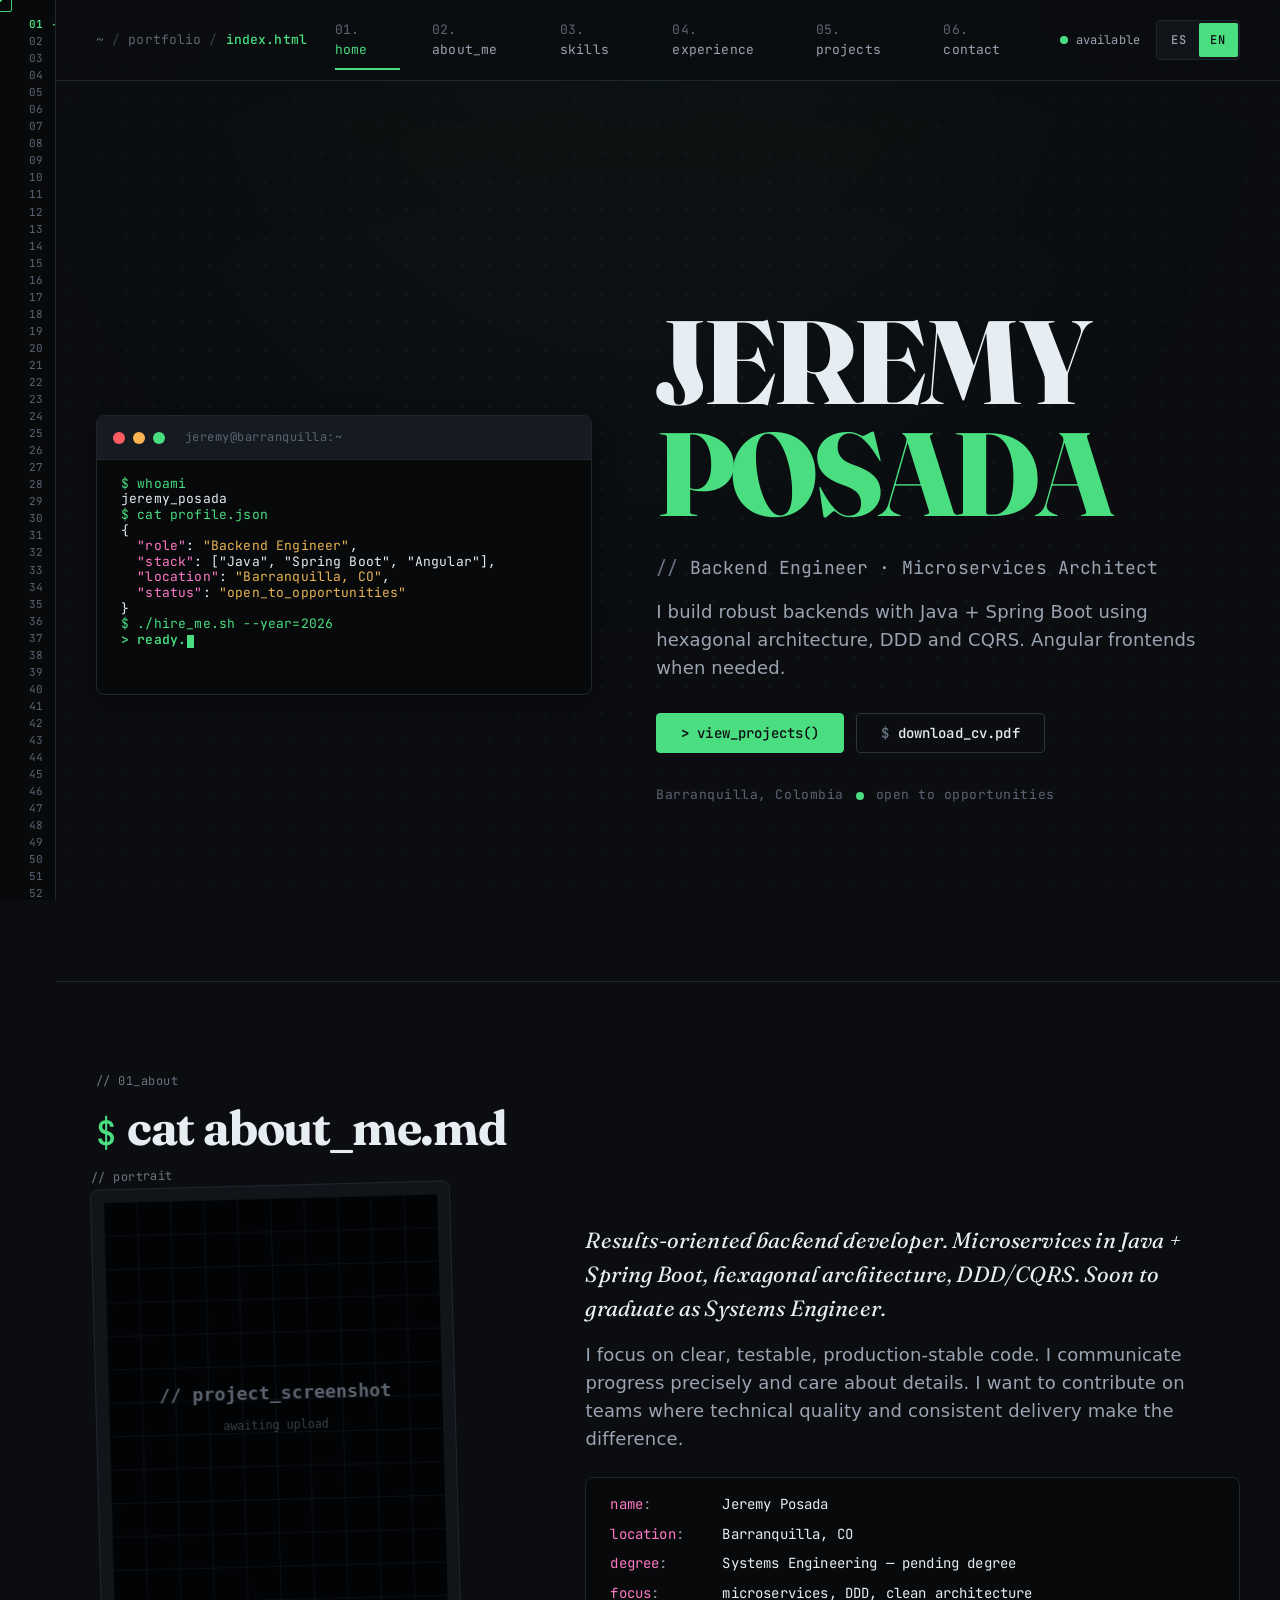
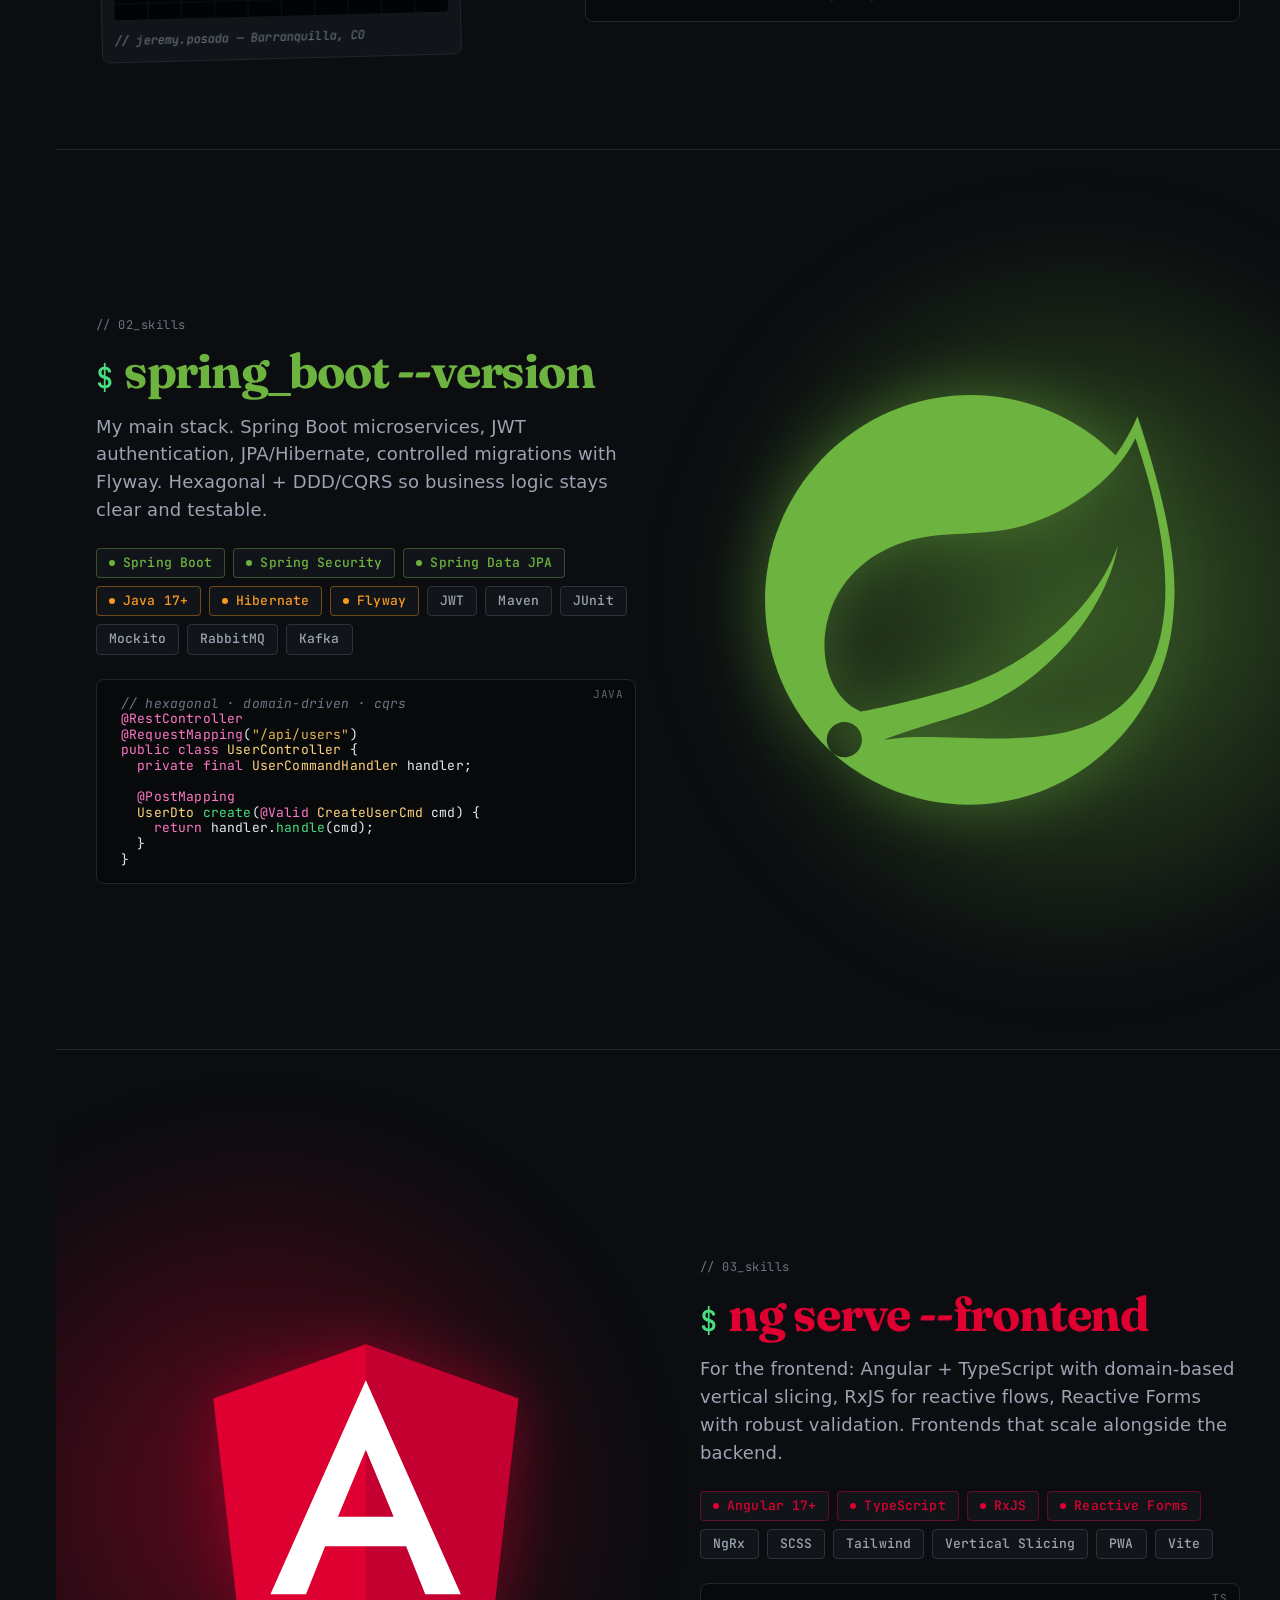
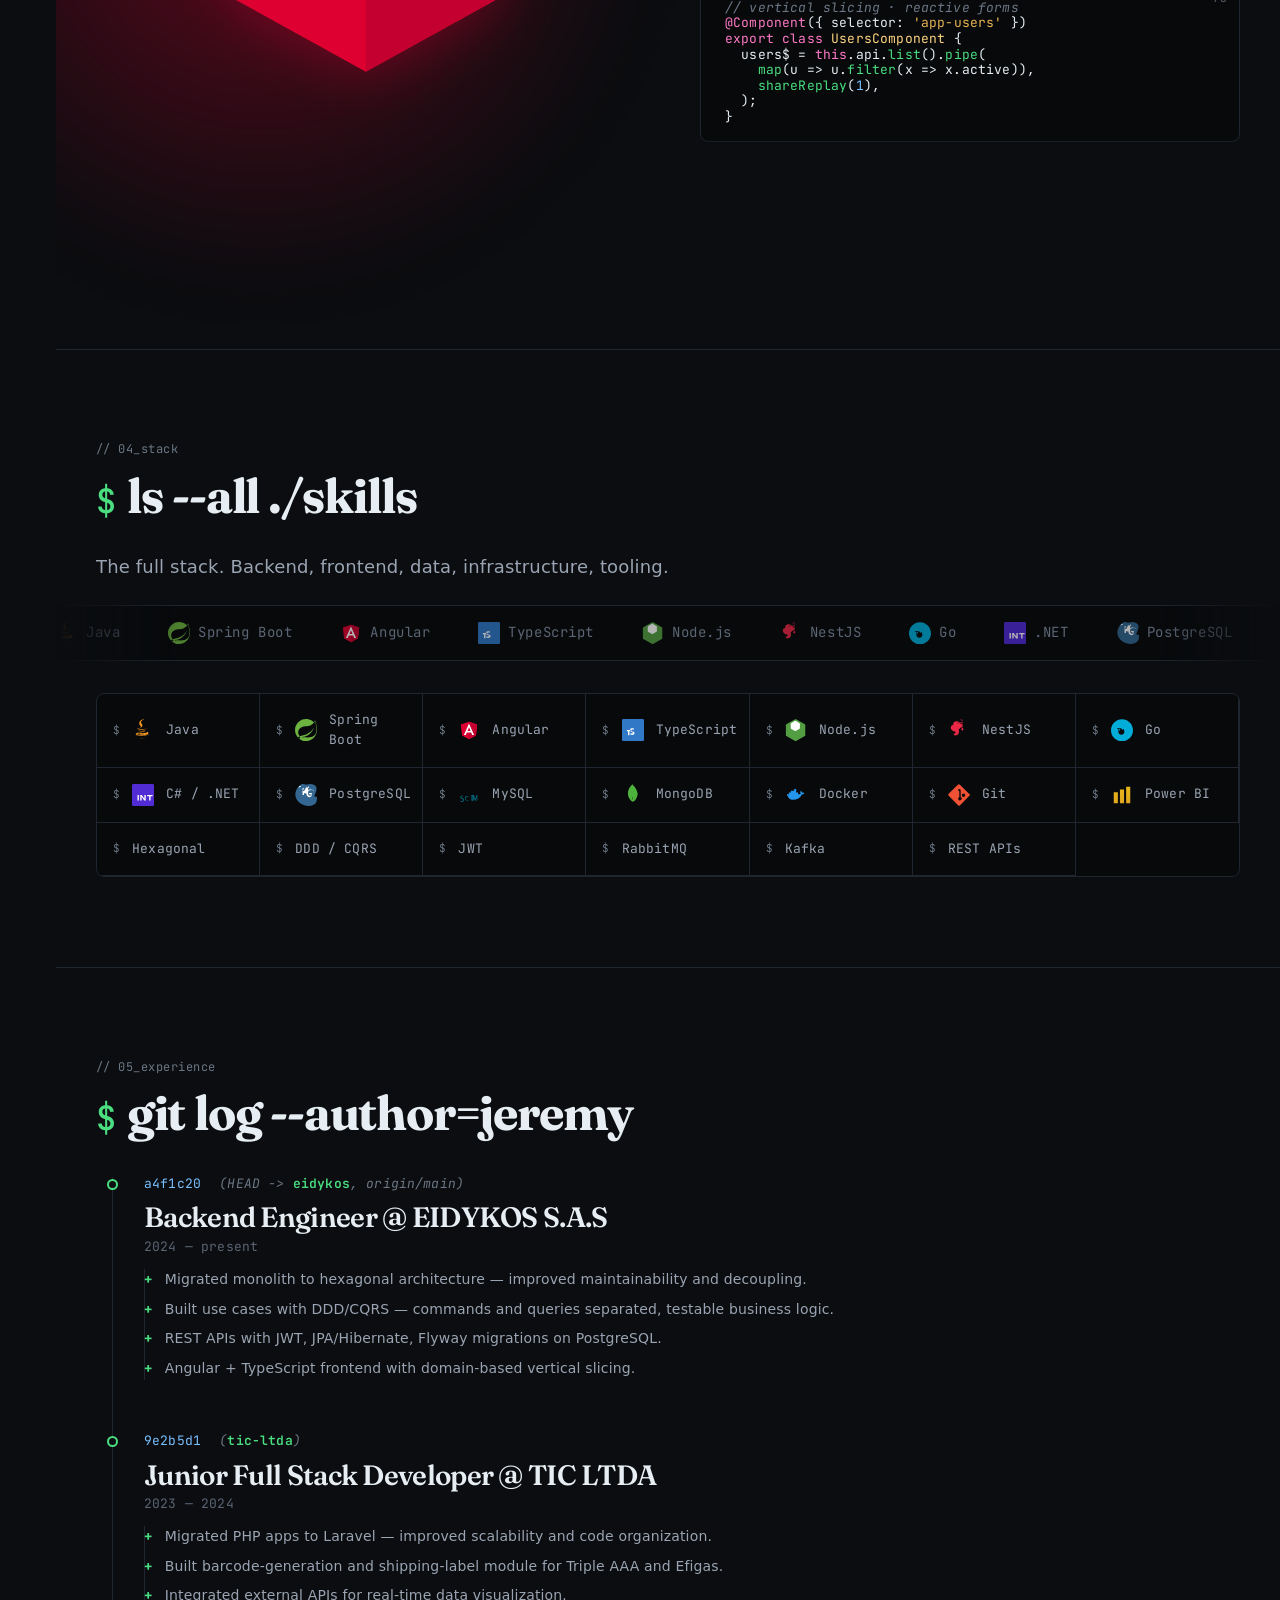
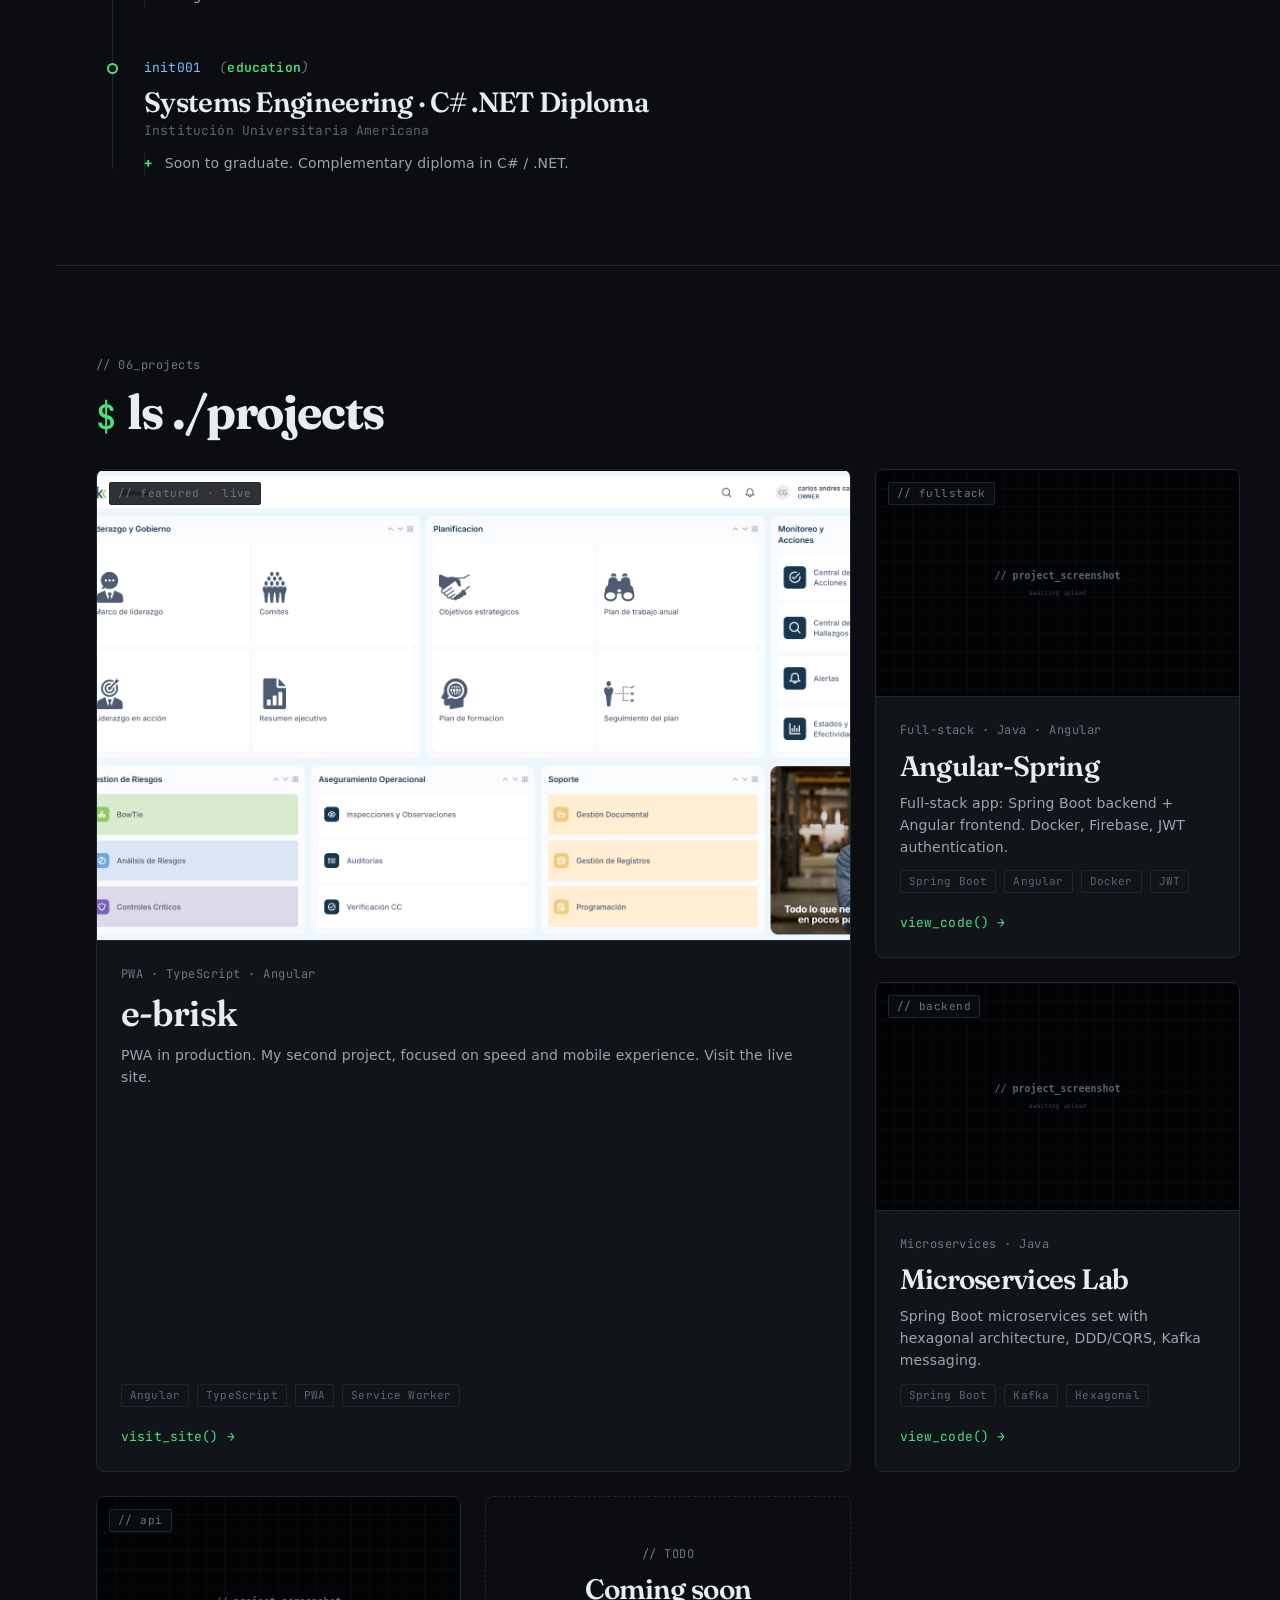
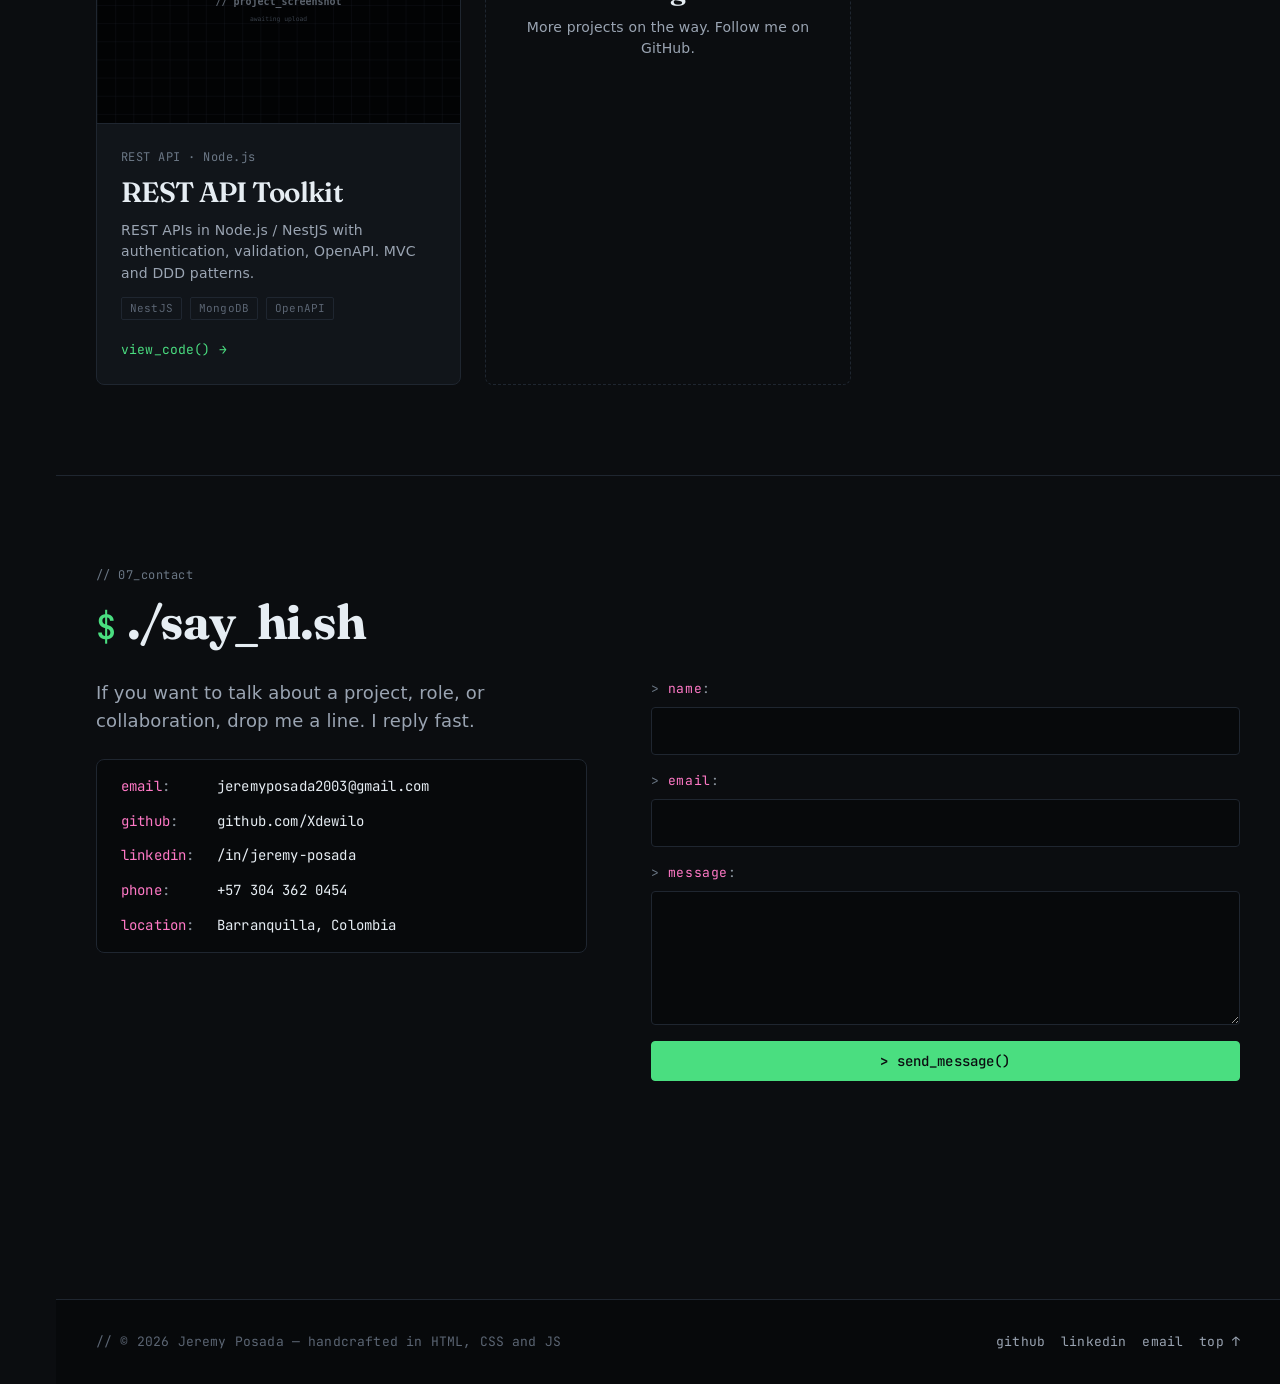
==== commit 2b87738d: "feat: add e-brisk project screenshot" ====
--- a/index.html
+++ b/index.html
@@ -379,7 +379,7 @@
         <article class="project project--featured" data-anim="card">
           <a class="project__link" href="https://e-brisk.com" target="_blank" rel="noopener" data-cursor>
             <figure class="project__media" data-meta="// featured · live">
-              <img src="assets/img/projects/e-brisk.webp" alt="e-brisk preview" loading="lazy" width="800" height="500" onerror="this.src='assets/img/projects/placeholder.svg';">
+              <img src="assets/img/projects/e-brisk.png" alt="e-brisk preview" loading="lazy" width="800" height="500" onerror="this.src='assets/img/projects/placeholder.svg';">
             </figure>
             <div class="project__body">
               <p class="project__meta">PWA · TypeScript · Angular</p>
